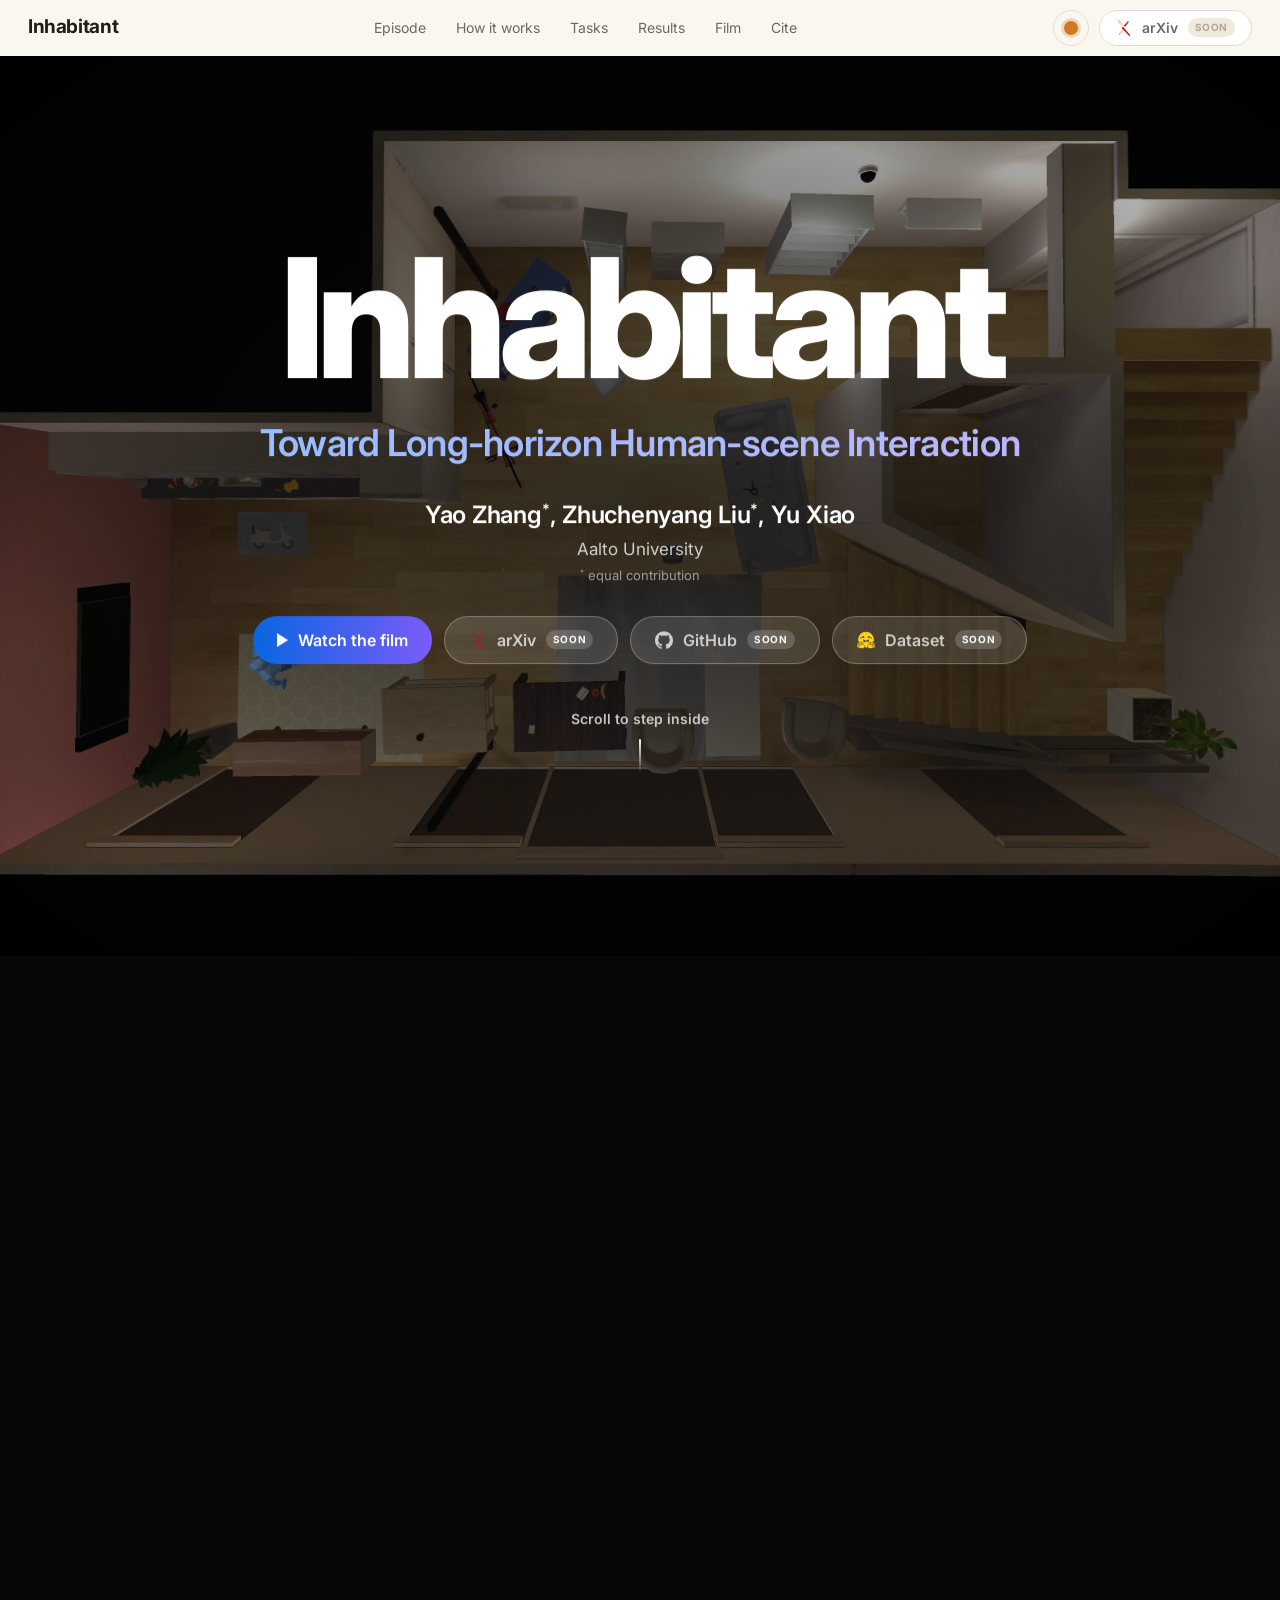
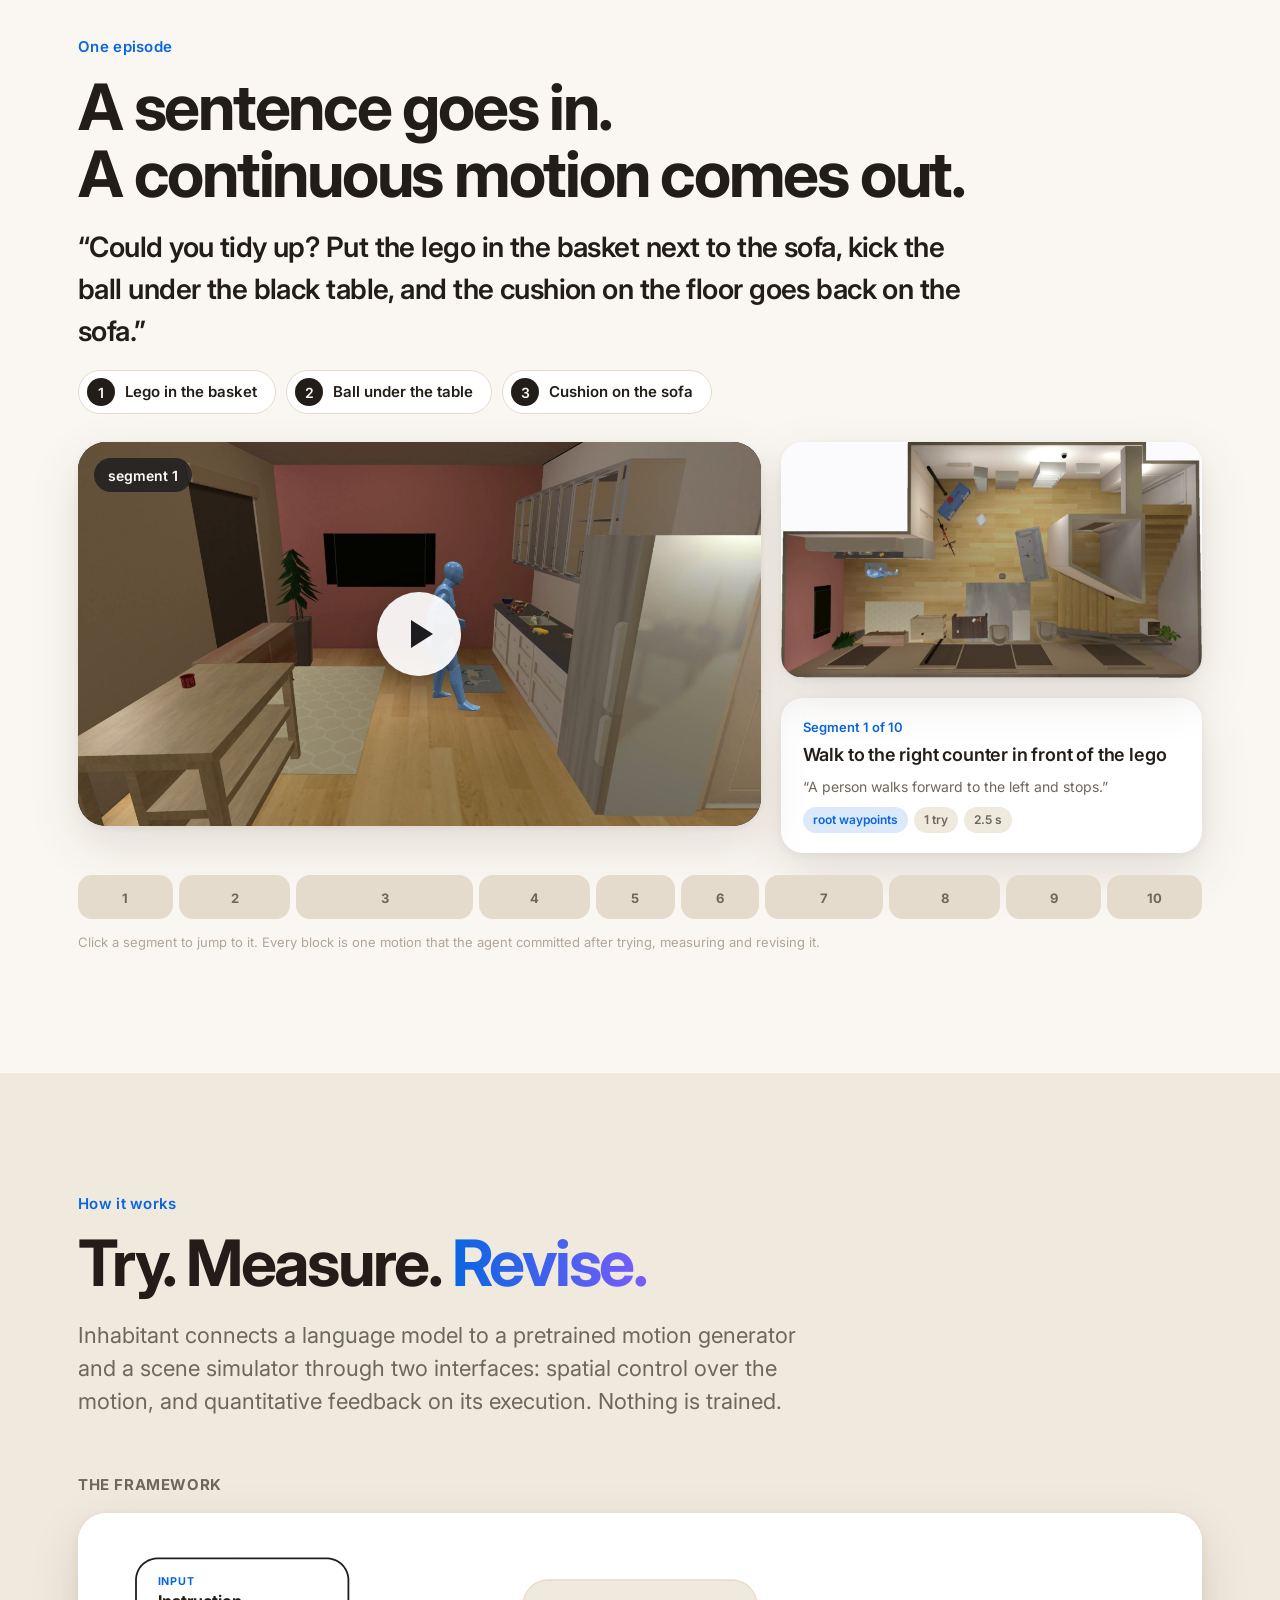
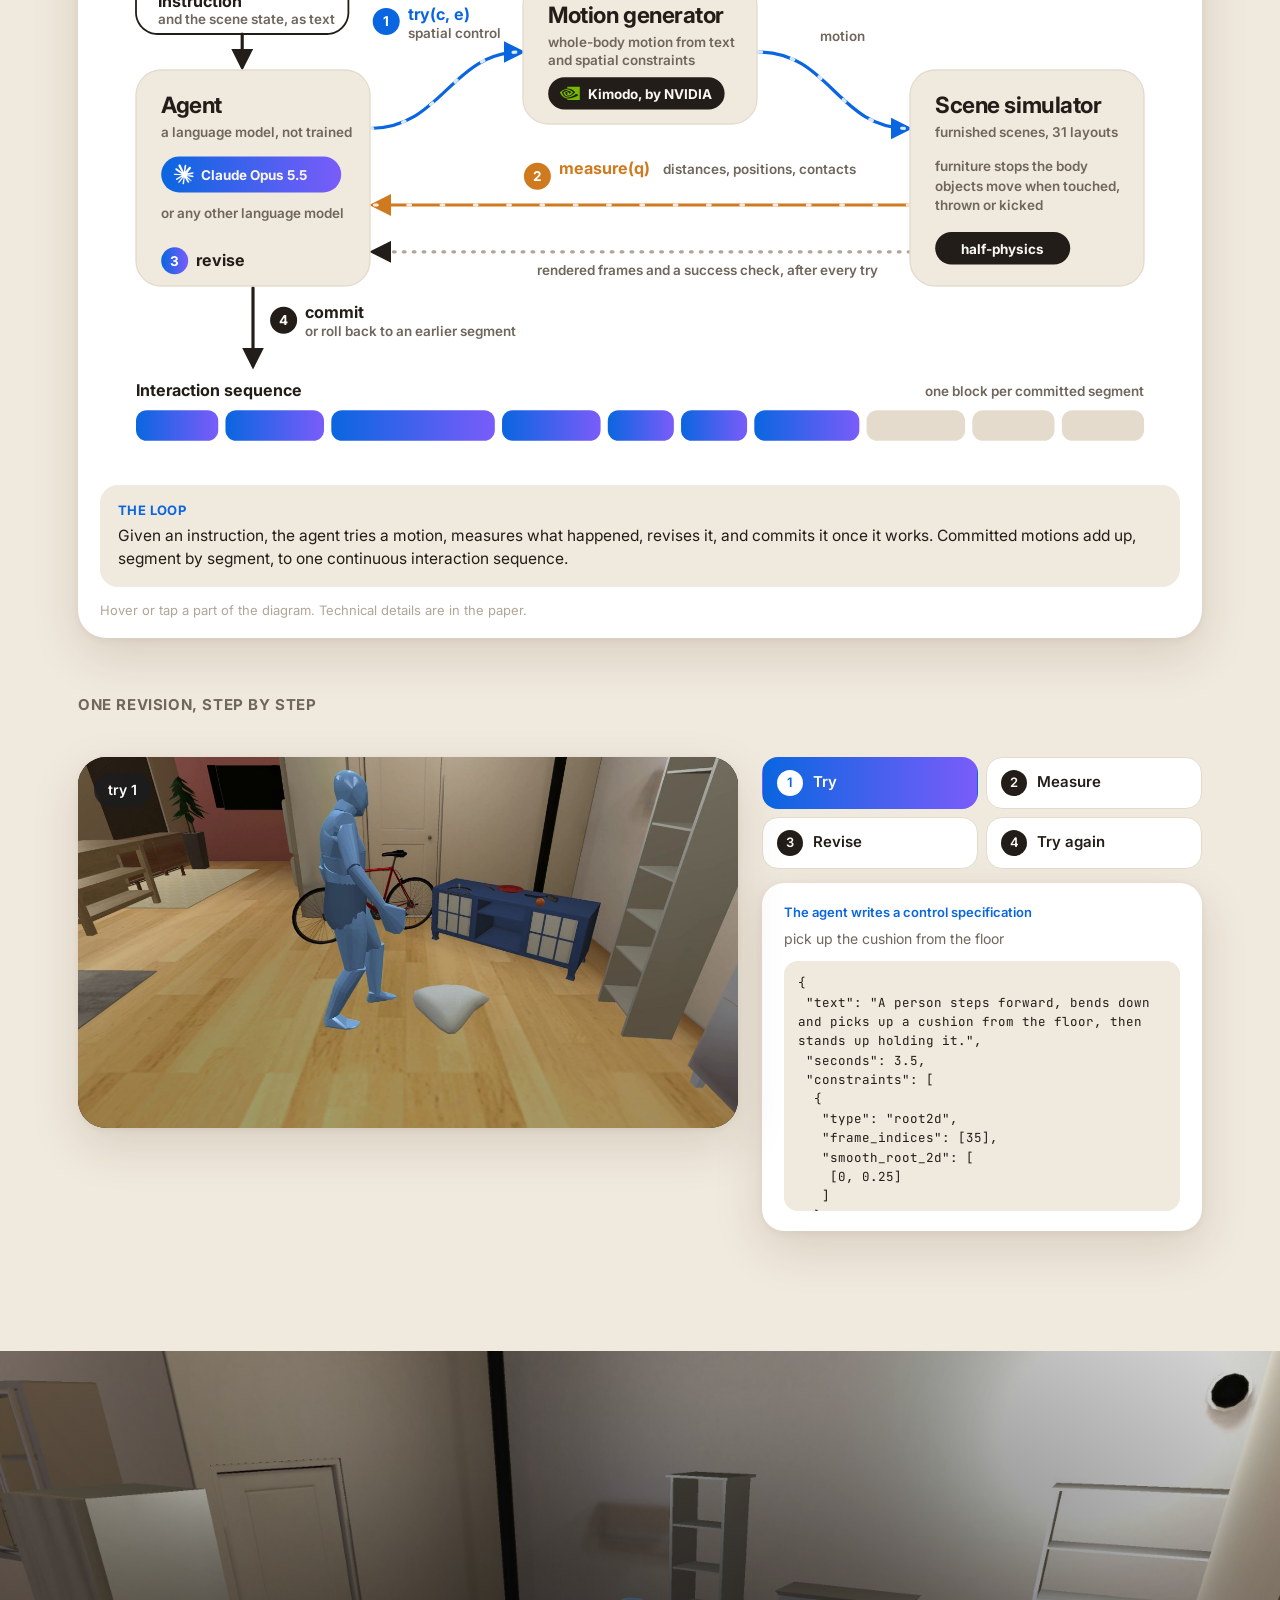
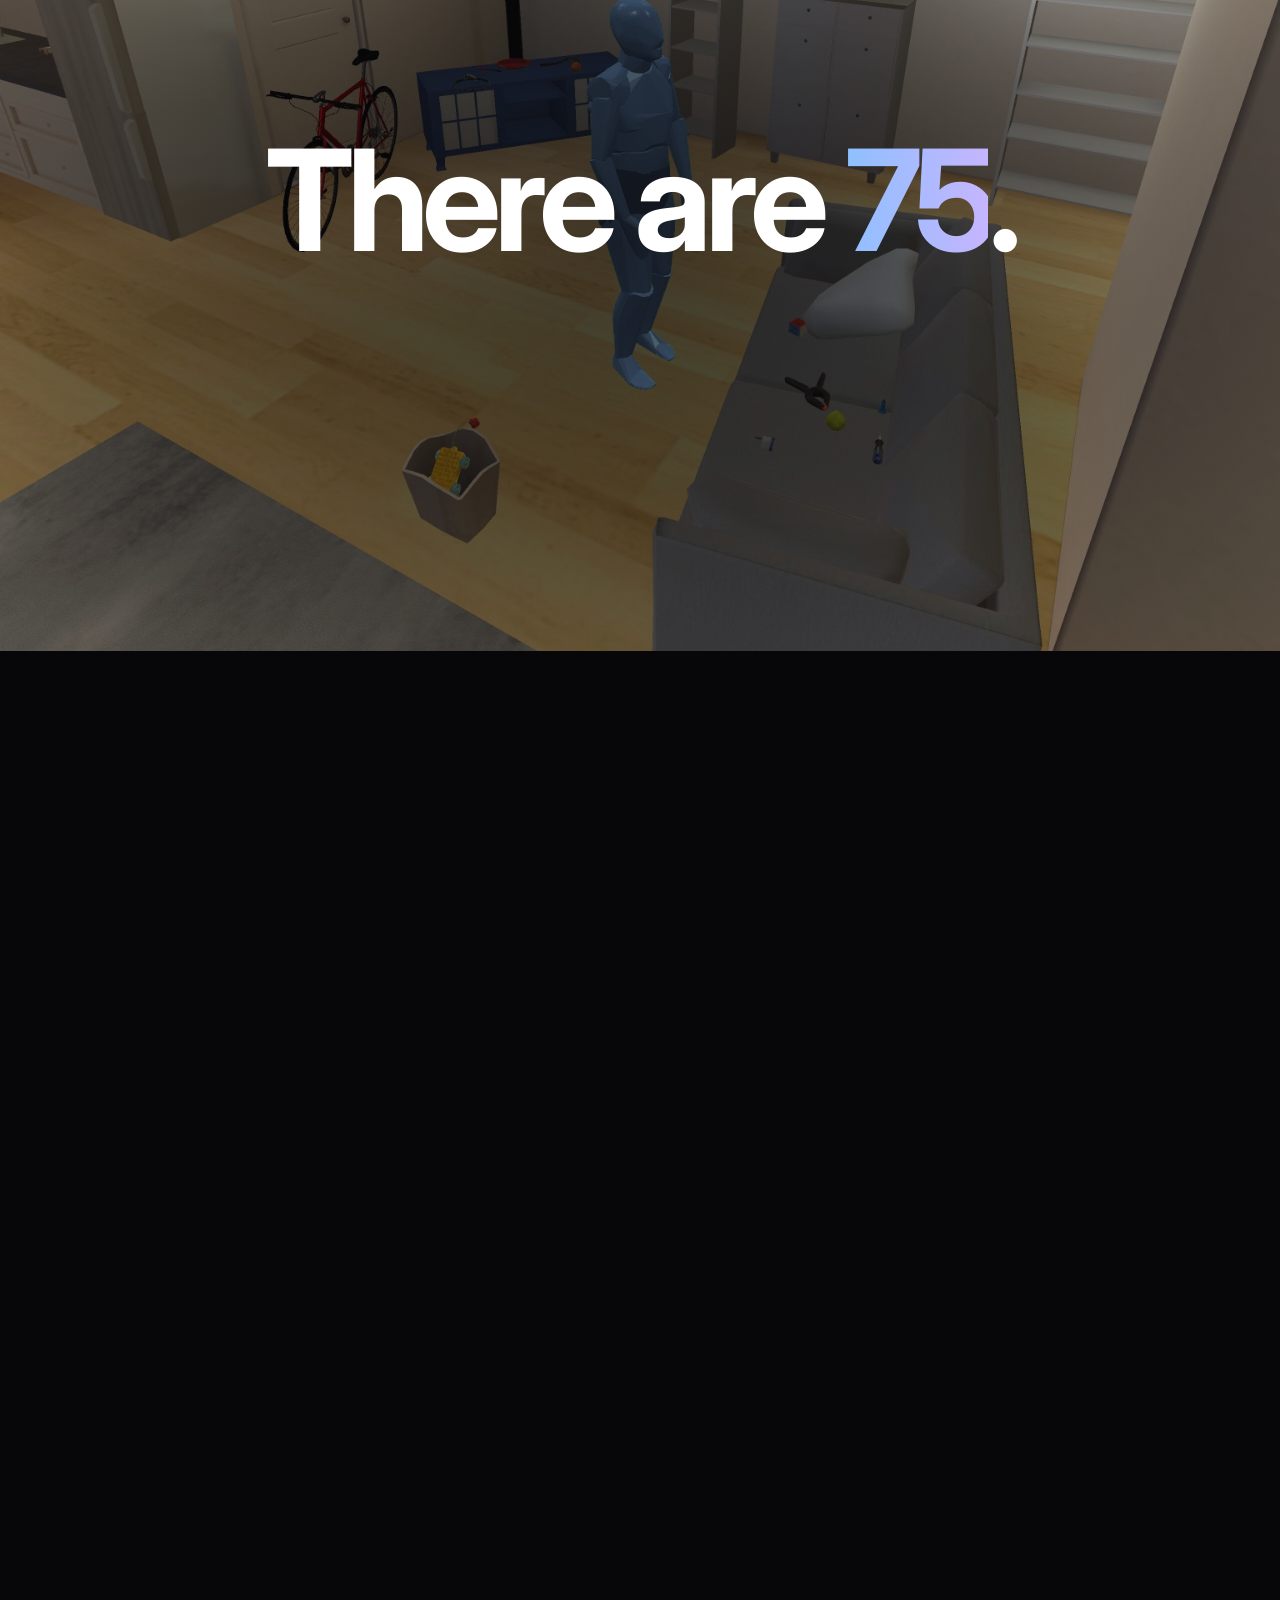
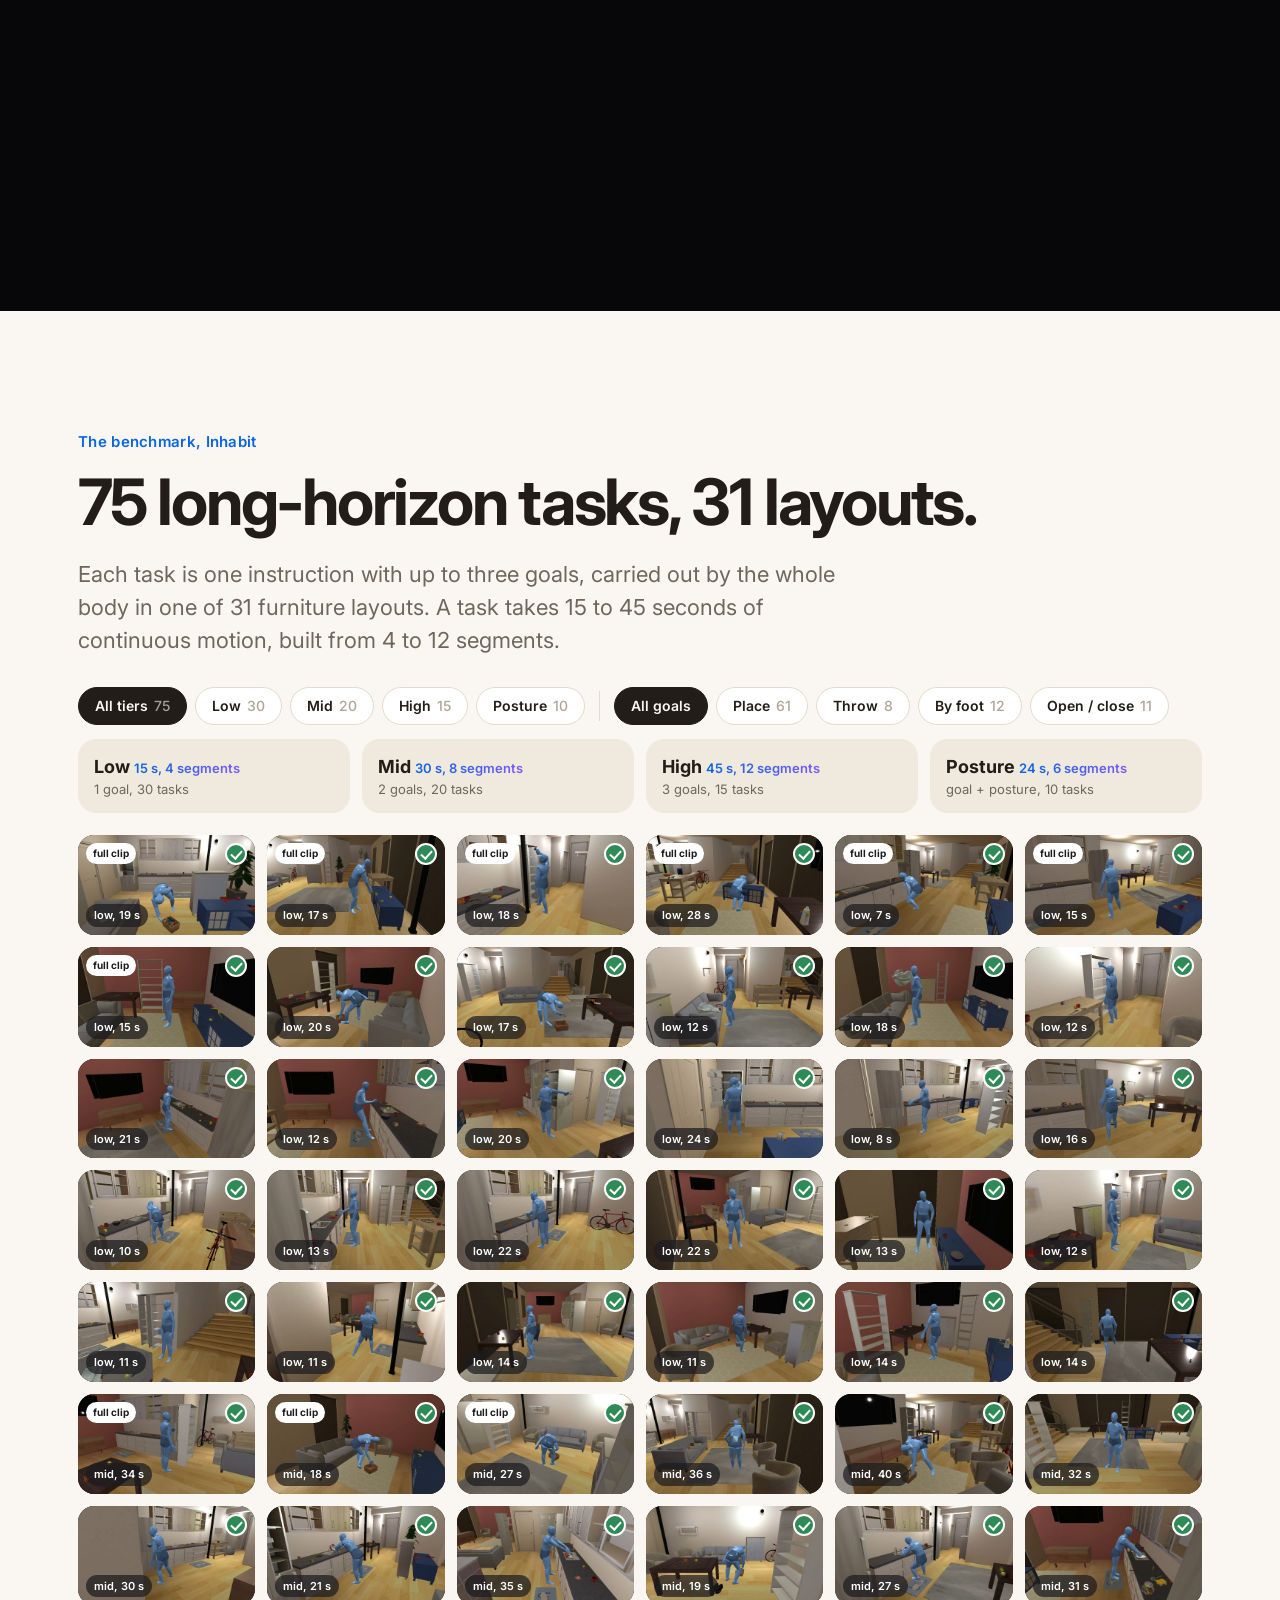
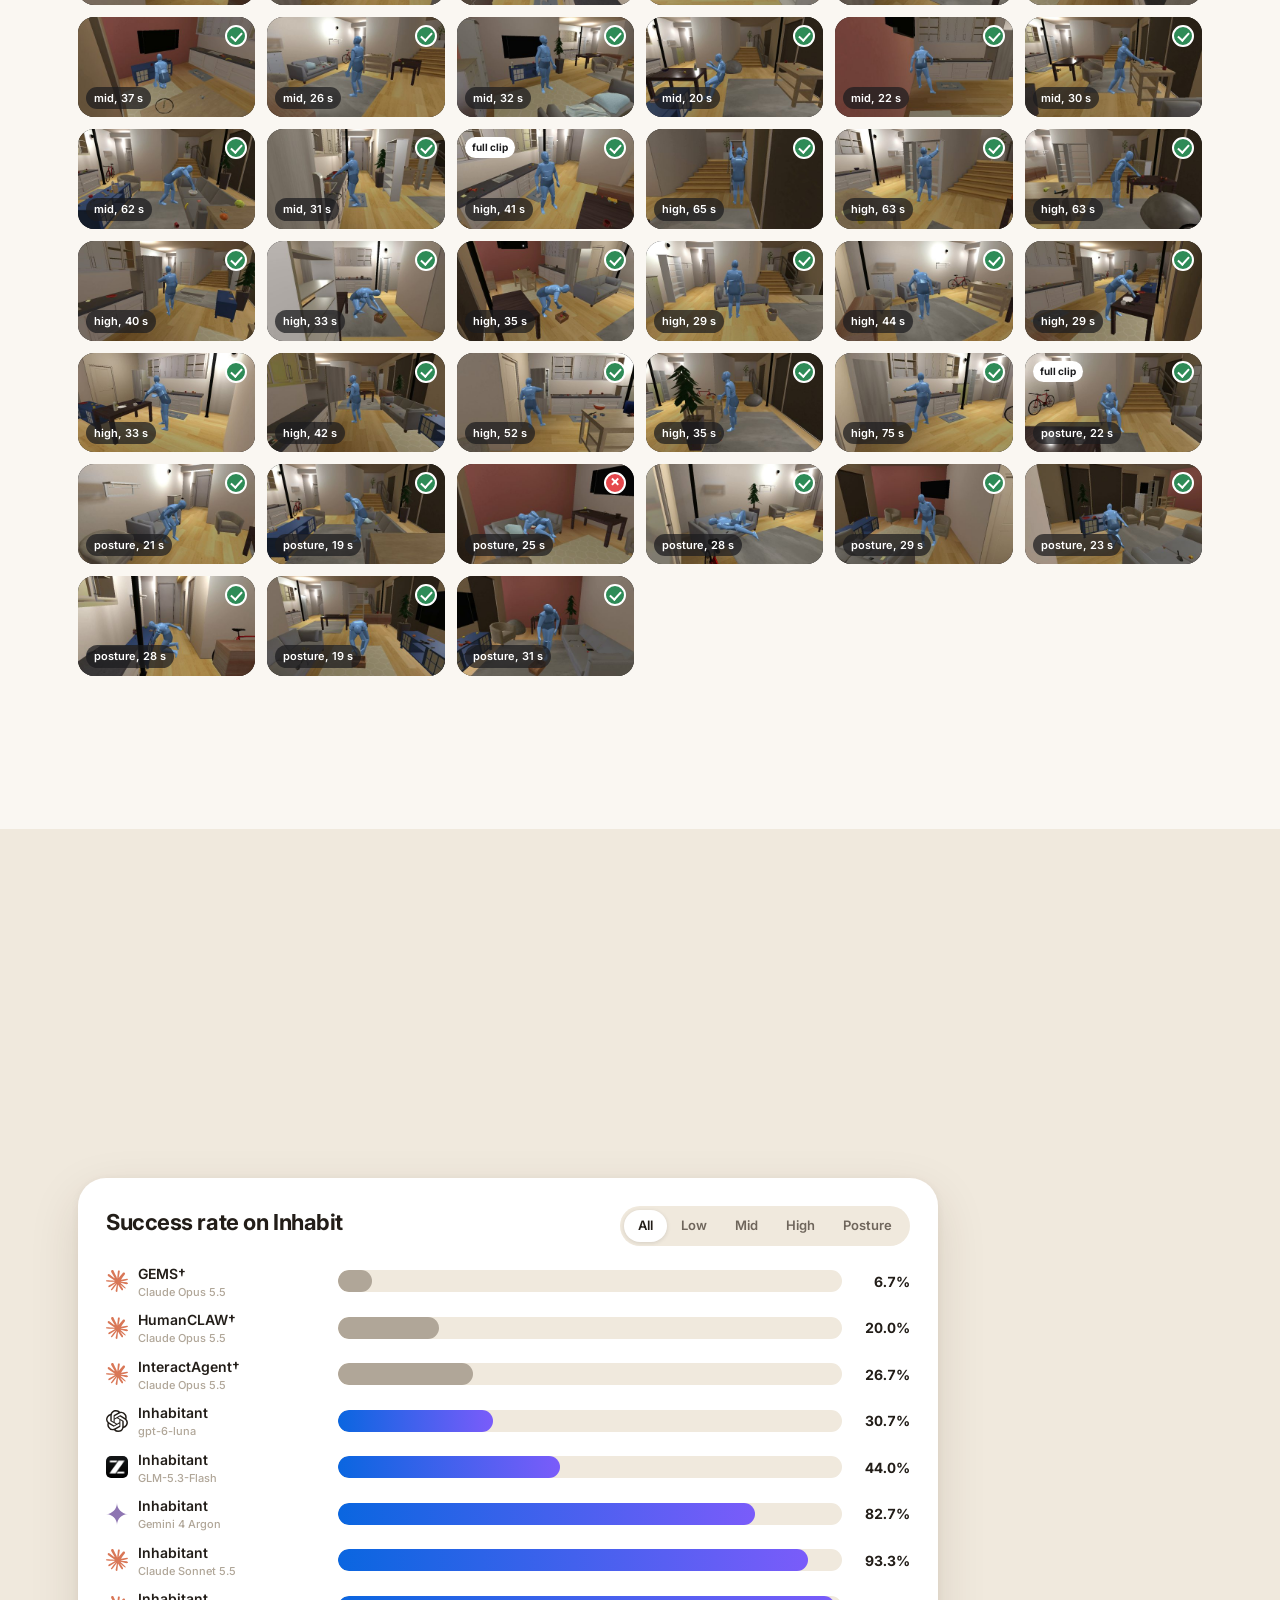
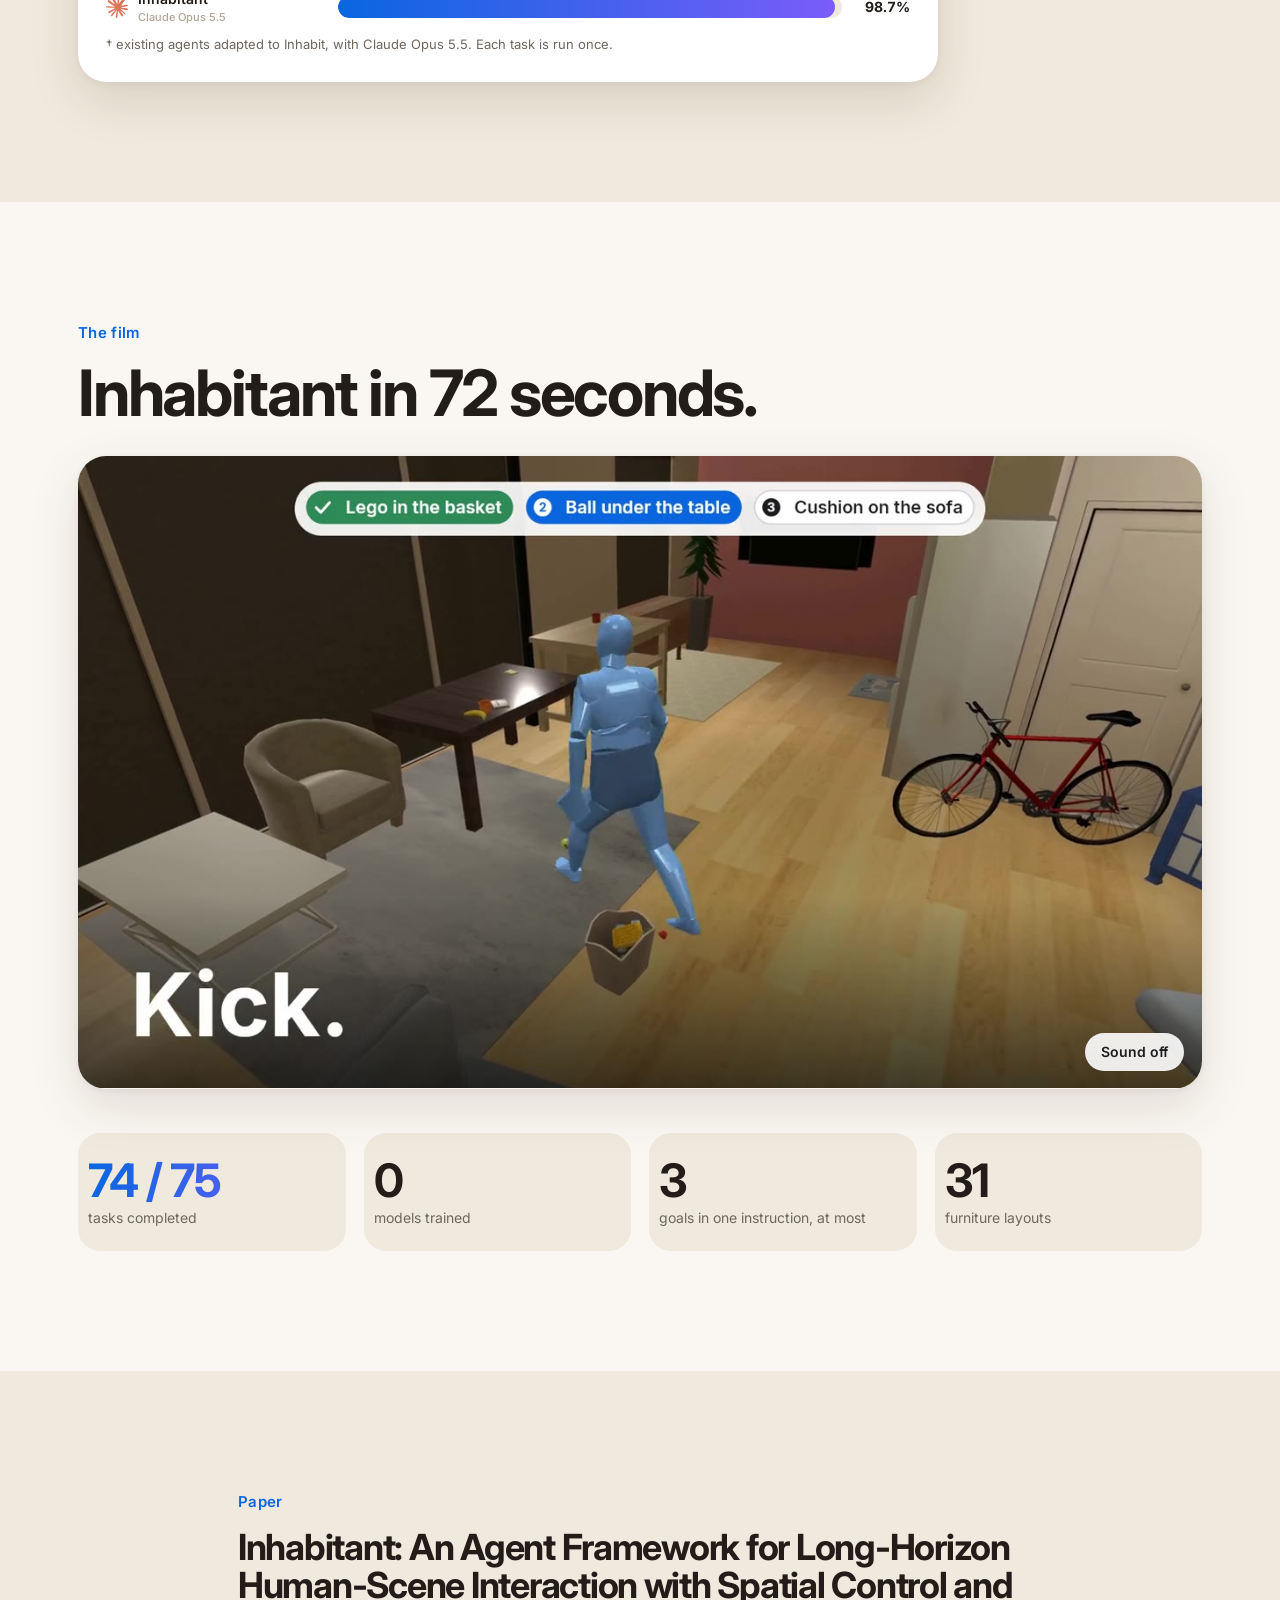
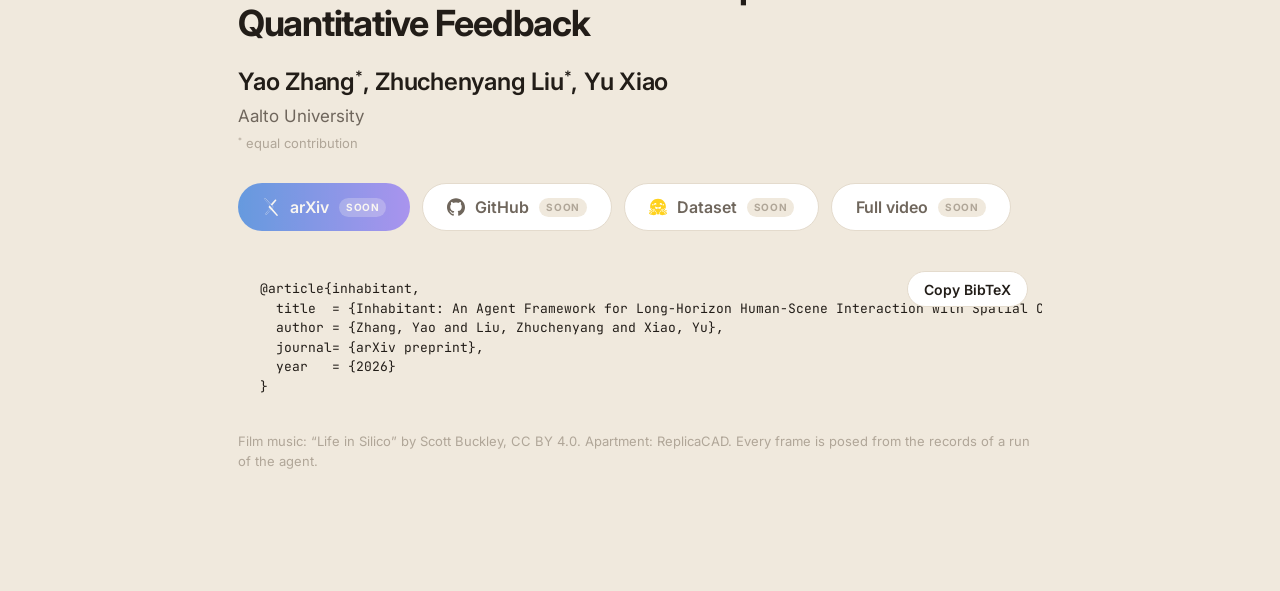
==== index.html @ 67ef455c "Add the Inhabitant project page Static page: scroll-driven opening, episode player, framework diagra" ====
<!doctype html>
<html lang="en">
<head>
<meta charset="utf-8">
<meta name="viewport" content="width=device-width,initial-scale=1,viewport-fit=cover">
<title>Inhabitant: long-horizon human-scene interaction</title>
<meta name="description" content="Inhabitant is a training-free agent framework for long-horizon human-scene interaction with spatial control and quantitative feedback.">
<meta property="og:title" content="Inhabitant">
<meta property="og:description" content="One instruction. A whole apartment. One body.">
<meta property="og:image" content="media/teaser.jpg">
<link rel="preconnect" href="https://fonts.googleapis.com"><link rel="preconnect" href="https://fonts.gstatic.com" crossorigin>
<link href="https://fonts.googleapis.com/css2?family=Inter:wght@400;500;600;700;800&family=JetBrains+Mono:wght@400;500&display=swap" rel="stylesheet">
<link rel="stylesheet" href="style.css">
</head>
<body>
<header class="nav" id="nav">
  <a class="brand" href="#top">Inhabitant</a>
  <nav class="links">
    <a href="#episode">Episode</a><a href="#loop">How it works</a><a href="#tasks">Tasks</a><a href="#results">Results</a><a href="#filmSec">Film</a><a href="#cite">Cite</a>
  </nav>
  <div class="nav-right">
    <button class="icon-btn" id="themeBtn" aria-label="Switch between day and night"><span class="sun"></span></button>
    <a class="btn small ext" data-link="arxiv" href="#">arXiv</a>
  </div>
</header>

<main id="top">
<!-- ================= the way in: scroll moves the camera from above the apartment down to the body ================= -->
<section class="fly" id="flyIn">
  <div class="fly-stage">
    <video id="flyInV" src="media/fly_in.mp4" poster="media/fly_in.jpg" muted playsinline preload="auto"></video>
    <div class="fly-shade"></div>
    <div class="fly-copy center" data-from="0" data-to="0.26">
      <h1>Inhabitant</h1>
      <p class="tagline">Toward Long-horizon Human-scene Interaction</p>
      <p class="authors" id="authors"></p>
      <div class="cta">
        <button class="btn primary" id="playFilm"><span class="tri"></span>Watch the film</button>
        <a class="btn glass ext" data-link="arxiv" href="#">arXiv</a><a class="btn glass ext" data-link="github" href="#">GitHub</a><a class="btn glass ext" data-link="hf" href="#">Dataset</a>
      </div>
      <p class="scrollhint">Scroll to step inside<span></span></p>
    </div>
    <div class="fly-copy low" data-from="0.36" data-to="0.66"><p class="say">It starts with one natural-language instruction for a household task.</p></div>
    <div class="fly-copy low" data-from="0.74" data-to="1.01"><p class="say">An LLM agent generates a motion sequence of whole-body scene interaction.</p></div>
  </div>
</section>

<!-- ================= episode ================= -->
<section class="band" id="episode">
  <div class="wrap">
    <p class="eyebrow reveal">One episode</p>
    <h2 class="reveal">A sentence goes in.<br>A continuous motion comes out.</h2>
    <p class="quote reveal" id="epInstruction"></p>
    <div class="goals reveal" id="epGoals"></div>
    <div class="player reveal">
      <div class="stage">
        <video id="epVideo" src="media/episode/auto.mp4" poster="media/episode/auto.jpg" muted playsinline preload="metadata"></video>
        <button class="bigplay" id="epPlay" aria-label="Play or pause"><span class="tri"></span></button>
        <div class="stage-tag" id="epTag">segment 1</div>
      </div>
      <aside class="side">
        <div class="map" id="epMap">
          <video id="epTop" src="media/episode/top.mp4" poster="media/episode/top.jpg" muted playsinline preload="metadata"></video>
          <svg id="epSvg" viewBox="0 0 1000 560" preserveAspectRatio="none"></svg>
        </div>
        <div class="segcard" id="segCard"></div>
      </aside>
    </div>
    <div class="segbar reveal" id="segBar"></div>
    <p class="hint reveal">Click a segment to jump to it. Every block is one motion that the agent committed after trying, measuring and revising it.</p>
  </div>
</section>

<!-- ================= loop ================= -->
<section class="band alt" id="loop">
  <div class="wrap">
    <p class="eyebrow reveal">How it works</p>
    <h2 class="reveal">Try. Measure. <span class="grad">Revise.</span></h2>
    <p class="lead reveal">Inhabitant connects a language model to a pretrained motion generator and a scene simulator through two interfaces: spatial control over the motion, and quantitative feedback on its execution. Nothing is trained.</p>
    <h3 class="sechead reveal">The framework</h3>
    <div class="fw reveal" id="fw">
      <div class="fw-scroll">
      <svg viewBox="0 0 1200 600" role="img" aria-label="The Inhabitant framework: an agent, a motion generator and a scene simulator, connected by spatial control and quantitative feedback">
        <defs>
          <linearGradient id="fwg" x1="0" x2="1"><stop offset="0" stop-color="#0a66e0"/><stop offset="1" stop-color="#7a5cfa"/></linearGradient>
          <marker id="ab" viewBox="0 0 10 10" refX="8" refY="5" markerWidth="7" markerHeight="7" orient="auto-start-reverse"><path d="M0 0L10 5L0 10z" class="fw-ab"/></marker>
          <marker id="ao" viewBox="0 0 10 10" refX="8" refY="5" markerWidth="7" markerHeight="7" orient="auto-start-reverse"><path d="M0 0L10 5L0 10z" class="fw-ao"/></marker>
          <marker id="ag" viewBox="0 0 10 10" refX="8" refY="5" markerWidth="7" markerHeight="7" orient="auto-start-reverse"><path d="M0 0L10 5L0 10z" class="fw-ag"/></marker>
        </defs>
        <!-- edges -->
        <g class="fw-e" data-k="control"><path class="ln blue" d="M300 215 C380 215 390 130 468 130" marker-end="url(#ab)"/><path class="flow blue" d="M300 215 C380 215 390 130 468 130"/>
          <g transform="translate(318 96)"><circle r="15" class="num blue"/><text class="numt" y="5.5">1</text><text class="lab blue" x="24" y="-2">try(c, e)</text><text class="sub" x="24" y="18">spatial control</text></g></g>
        <g class="fw-e" data-k="control"><path class="ln blue" d="M732 130 C810 130 820 215 898 215" marker-end="url(#ab)"/><path class="flow blue" d="M732 130 C810 130 820 215 898 215"/><text class="sub" x="800" y="118">motion</text></g>
        <g class="fw-e" data-k="feedback"><path class="ln orange" d="M900 300 L304 300" marker-end="url(#ao)"/><path class="flow orange" d="M900 300 L304 300"/>
          <g transform="translate(486 268)"><circle r="15" class="num orange"/><text class="numt" y="5.5">2</text><text class="lab orange" x="24" y="-2">measure(q)</text><text class="sub" x="140" y="-2">distances, positions, contacts</text></g></g>
        <g class="fw-e" data-k="qual"><path class="ln grey" d="M900 352 L304 352" marker-end="url(#ag)"/><text class="sub" x="486" y="378">rendered frames and a success check, after every try</text></g>
        <g class="fw-e" data-k="commit"><path class="ln ink" d="M170 392 L170 478" marker-end="url(#ag)"/>
          <g transform="translate(204 428)"><circle r="15" class="num ink"/><text class="numt" y="5.5">4</text><text class="lab" x="24" y="-2">commit</text><text class="sub" x="24" y="18">or roll back to an earlier segment</text></g></g>
        <!-- input -->
        <g class="fw-n" data-k="input"><rect x="40" y="26" width="236" height="84" rx="24" class="box inp"/><text class="eyb" x="64" y="56">INPUT</text><text class="lab" x="64" y="80">Instruction</text><text class="sub" x="64" y="99">and the scene state, as text</text>
          <path class="ln ink" d="M158 110 L158 146" marker-end="url(#ag)"/></g>
        <!-- nodes -->
        <g class="fw-n" data-k="agent"><rect x="40" y="150" width="260" height="240" rx="28" class="box"/><text class="ttl" x="68" y="198">Agent</text><text class="sub" x="68" y="224">a language model, not trained</text>
          <rect x="68" y="246" width="200" height="40" rx="20" class="chipb"/><g data-ico="claude" transform="translate(82 255) scale(.92)" fill="#fff"></g><text class="chipt" x="112" y="272">Claude Opus 5.5</text>
          <text class="sub" x="68" y="314">or any other language model</text><g transform="translate(83 362)"><circle r="15" class="num grad"/><text class="numt" y="5.5">3</text><text class="lab" x="24" y="6">revise</text></g></g>
        <g class="fw-n" data-k="gen"><rect x="470" y="50" width="260" height="160" rx="28" class="box"/><text class="ttl" x="498" y="98">Motion generator</text><text class="sub" x="498" y="124">whole-body motion from text</text><text class="sub" x="498" y="144">and spatial constraints</text>
          <rect x="498" y="158" width="196" height="36" rx="18" class="chipn"/><g data-ico="nvidia" transform="translate(511 165) scale(.92)" fill="#76B900"></g><text class="chipt" x="542" y="182">Kimodo, by NVIDIA</text></g>
        <g class="fw-n" data-k="sim"><rect x="900" y="150" width="260" height="240" rx="28" class="box"/><text class="ttl" x="928" y="198">Scene simulator</text><text class="sub" x="928" y="224">furnished scenes, 31 layouts</text>
          <text class="sub" x="928" y="262">furniture stops the body</text><text class="sub" x="928" y="284">objects move when touched,</text><text class="sub" x="928" y="306">thrown or kicked</text>
          <rect x="928" y="330" width="150" height="36" rx="18" class="chipn"/><text class="chipt" x="1003" y="354" text-anchor="middle">half-physics</text></g>
        <!-- the interaction sequence -->
        <g class="fw-n" data-k="commit"><text class="lab" x="40" y="512">Interaction sequence</text><text class="sub" x="1160" y="512" text-anchor="end">one block per committed segment</text><g id="fwSeq"></g></g>
      </svg>
      </div>
      <div class="fw-info" id="fwInfo"></div>
      <p class="hint">Hover or tap a part of the diagram. Technical details are in the paper.</p>
    </div>
    <h3 class="sechead reveal">One revision, step by step</h3>
    <div class="loop reveal">
      <div class="loop-stage">
        <video id="lpVideo" src="media/episode/cushion.mp4" poster="media/episode/cushion.jpg" muted playsinline preload="metadata"></video>
        <svg id="lpSvg" viewBox="0 0 1000 562.5" preserveAspectRatio="none"></svg>
        <div class="stage-tag" id="lpTag">try 1</div>
      </div>
      <div class="loop-side">
        <div class="steps" id="lpSteps">
          <button data-s="0" class="on"><i>1</i>Try</button><button data-s="1"><i>2</i>Measure</button><button data-s="2"><i>3</i>Revise</button><button data-s="3"><i>4</i>Try again</button>
        </div>
        <div class="panel" id="lpPanel"></div>
      </div>
    </div>
  </div>
</section>

<!-- ================= the way out: the camera rises back above the apartment ================= -->
<section class="fly short" id="flyOut">
  <div class="fly-stage">
    <video id="flyOutV" src="media/fly_out.mp4" poster="media/fly_out.jpg" muted playsinline preload="auto"></video>
    <div class="fly-shade"></div>
    <div class="fly-copy low" data-from="0" data-to="0.45"><p class="kicker">That was one task</p><p class="say">Three goals, 29 seconds of motion, 10 segments.</p></div>
    <div class="fly-copy center" data-from="0.6" data-to="1.01"><h2 class="huge">There are <span class="grad">75</span>.</h2></div>
  </div>
</section>

<!-- ================= tasks ================= -->
<section class="band" id="tasks">
  <div class="wrap">
    <p class="eyebrow reveal">The benchmark, Inhabit</p>
    <h2 class="reveal">75 long-horizon tasks, 31 layouts.</h2>
    <p class="lead reveal">Each task is one instruction with up to three goals, carried out by the whole body in one of 31 furniture layouts. A task takes 15 to 45 seconds of continuous motion, built from 4 to 12 segments.</p>
    <div class="filters reveal" id="filters"></div>
    <div class="tiers reveal" id="tiers"></div>
    <div class="grid reveal" id="grid"></div>
    <p class="hint reveal" id="gridCount"></p>
  </div>
</section>

<!-- ================= results ================= -->
<section class="band alt" id="results">
  <div class="wrap">
    <p class="eyebrow reveal">Results</p>
    <h2 class="reveal">74 of 75 tasks completed.</h2>
    <p class="lead reveal">With the same interfaces, the success of Inhabitant follows the language model that acts as the agent. No model is trained.</p>
    <div class="res reveal">
      <div class="card">
        <div class="card-head"><h3>Success rate on Inhabit</h3><div class="seg" id="tierSeg"></div></div>
        <div class="bars" id="mainBars"></div>
        <p class="hint">† existing agents adapted to Inhabit, with Claude Opus 5.5. Each task is run once.</p>
      </div>
    </div>
  </div>
</section>

<!-- ================= film ================= -->
<section class="band" id="filmSec">
  <div class="wrap">
    <p class="eyebrow reveal">The film</p>
    <h2 class="reveal">Inhabitant in 72 seconds.</h2>
    <div class="film reveal" id="film">
      <video id="filmVideo" src="media/teaser.mp4" poster="media/teaser.jpg" muted loop playsinline preload="metadata"></video>
      <button class="sound" id="soundBtn" aria-label="Sound on or off">Sound off</button>
    </div>
    <div class="facts reveal">
      <div><b class="grad">74 / 75</b><span>tasks completed</span></div>
      <div><b>0</b><span>models trained</span></div>
      <div><b>3</b><span>goals in one instruction, at most</span></div>
      <div><b>31</b><span>furniture layouts</span></div>
    </div>
  </div>
</section>

<!-- ================= cite ================= -->
<section class="band alt" id="cite">
  <div class="wrap narrow">
    <p class="eyebrow reveal">Paper</p>
    <h2 class="reveal">Inhabitant: An Agent Framework for Long-Horizon Human-Scene Interaction with Spatial Control and Quantitative Feedback</h2>
    <p class="authors reveal"></p>
    <div class="cta reveal"><a class="btn primary ext" data-link="arxiv" href="#">arXiv</a><a class="btn ext" data-link="github" href="#">GitHub</a><a class="btn ext" data-link="hf" href="#">Dataset</a><a class="btn ext" data-link="video" href="#">Full video</a></div>
    <div class="bib reveal"><pre id="bibtex"></pre><button class="btn small" id="copyBib">Copy BibTeX</button></div>
    <p class="hint reveal" id="credits"></p>
  </div>
</section>
</main>

<div class="modal" id="modal" hidden><div class="sheet" role="dialog" aria-modal="true"><button class="close" id="modalClose" aria-label="Close">×</button><div id="modalBody"></div></div></div>

<script src="data/data.js"></script>
<script src="app.js"></script>
</body>
</html>
---- style.css ----
/* Inhabitant project page. Palette from the apartment: warm floor, pale walls, the blue of the body. */
:root{
  --bg:#faf7f2; --bg2:#f0e9dd; --card:#ffffff; --ink:#221d18; --sub:#6f665c; --line:#e4dbcd; --mute:#b0a698;
  --acc:#0a66e0; --acc2:#7a5cfa; --ok:#2e8b57; --bad:#e5484d; --warm:#d07a1f; --wood:#c9a36a;
  --shadow:0 18px 50px rgba(60,40,15,.13),0 2px 8px rgba(60,40,15,.06); --r:28px; --nav:rgba(250,247,242,.74);
}
@media (prefers-color-scheme:dark){:root:not([data-theme="light"]){
  --bg:#12100d; --bg2:#1a1612; --card:#221d18; --ink:#f6f1e8; --sub:#b3a898; --line:#352d25; --mute:#756a5d;
  --acc:#4c9bff; --acc2:#a78bfa; --shadow:0 18px 50px rgba(0,0,0,.55),0 2px 8px rgba(0,0,0,.4); --nav:rgba(18,16,13,.74); color-scheme:dark;
}}
:root[data-theme="dark"]{
  --bg:#12100d; --bg2:#1a1612; --card:#221d18; --ink:#f6f1e8; --sub:#b3a898; --line:#352d25; --mute:#756a5d;
  --acc:#4c9bff; --acc2:#a78bfa; --shadow:0 18px 50px rgba(0,0,0,.55),0 2px 8px rgba(0,0,0,.4); --nav:rgba(18,16,13,.74); color-scheme:dark;
}
*{box-sizing:border-box} html{scroll-behavior:smooth;scroll-padding-top:72px}
body{margin:0;background:var(--bg);color:var(--ink);font-family:Inter,-apple-system,BlinkMacSystemFont,"Helvetica Neue",Arial,sans-serif;-webkit-font-smoothing:antialiased;line-height:1.5;transition:background .5s,color .5s}
a{color:inherit;text-decoration:none} button{font:inherit;color:inherit;cursor:pointer;border:0;background:none}
video{display:block;width:100%;height:100%;object-fit:cover;background:#111}
.grad{background:linear-gradient(90deg,var(--acc),var(--acc2));-webkit-background-clip:text;background-clip:text;color:transparent}
.wrap{max-width:1180px;margin:0 auto;padding-left:max(28px,env(safe-area-inset-left,0px));padding-right:max(28px,env(safe-area-inset-right,0px))}.wrap.narrow{max-width:860px}

/* nav */
.nav{position:sticky;top:env(safe-area-inset-top,0px);z-index:50;height:56px;display:flex;align-items:center;justify-content:space-between;padding:0 28px;background:var(--nav);backdrop-filter:saturate(180%) blur(20px);-webkit-backdrop-filter:saturate(180%) blur(20px);border-bottom:1px solid transparent;transition:border-color .3s}
.nav.scrolled{border-color:var(--line)}
.brand{font-weight:700;font-size:19px;letter-spacing:-.02em}
.links{display:flex;gap:30px;font-size:14px;color:var(--sub)}.links a{transition:color .2s}.links a:hover,.links a.on{color:var(--ink)}
.nav-right{display:flex;gap:10px;align-items:center}
.icon-btn{width:36px;height:36px;border-radius:50%;display:grid;place-items:center;border:1px solid var(--line)}
.sun{width:14px;height:14px;border-radius:50%;background:var(--warm);box-shadow:0 0 0 3px color-mix(in srgb,var(--warm) 25%,transparent);transition:.4s}
.sun.night{background:transparent;box-shadow:inset -5px -2px 0 0 var(--ink)}

/* buttons */
.btn{display:inline-flex;align-items:center;gap:10px;height:48px;padding:0 24px;border-radius:999px;border:1px solid var(--line);background:var(--card);font-weight:600;font-size:16px;transition:transform .2s,box-shadow .2s,background .2s}
.btn:hover{transform:translateY(-1px);box-shadow:0 6px 18px rgba(0,0,0,.08)} .btn.small{height:36px;padding:0 16px;font-size:14px}
.btn.primary{border:0;color:#fff;background:linear-gradient(90deg,var(--acc),var(--acc2))}
.tri{width:0;height:0;border-left:11px solid currentColor;border-top:7px solid transparent;border-bottom:7px solid transparent}

/* hero */
.hero{text-align:center;padding:84px 28px 40px;max-width:1280px;margin:0 auto}
.eyebrow{font-size:15px;font-weight:600;letter-spacing:.02em;color:var(--acc);margin:0 0 14px}
h1{font-size:clamp(44px,7.6vw,104px);line-height:1.02;letter-spacing:-.045em;font-weight:800;margin:0}
h2{font-size:clamp(34px,5vw,64px);line-height:1.06;letter-spacing:-.035em;font-weight:700;margin:0 0 18px}
h3{font-size:22px;letter-spacing:-.02em;margin:0 0 8px}
.lead{font-size:clamp(18px,1.8vw,22px);color:var(--sub);max-width:760px;margin:22px auto 0}
.band .lead{margin-left:0}
.cta{display:flex;gap:12px;justify-content:center;flex-wrap:wrap;margin-top:30px}.band .cta{justify-content:flex-start}
.authors{color:var(--sub);font-size:15px;margin:22px 0 0;min-height:1em}
.film{position:relative;margin:48px auto 0;max-width:1180px;aspect-ratio:16/9;border-radius:var(--r);overflow:hidden;box-shadow:var(--shadow)}
.sound{position:absolute;right:18px;bottom:18px;height:38px;padding:0 16px;border-radius:999px;background:rgba(255,255,255,.9);color:#1d1d1f;font-size:14px;font-weight:600}
.facts{display:grid;grid-template-columns:repeat(4,1fr);gap:18px;max-width:1180px;margin:44px auto 0}
.facts div{padding:22px 10px;border-radius:22px;background:var(--bg2)}.facts b{display:block;font-size:clamp(30px,3.6vw,48px);letter-spacing:-.03em;line-height:1.1}.facts span{color:var(--sub);font-size:14px}

/* bands */
.band{padding:120px 0}.band.alt{background:var(--bg2)}
.quote{font-size:clamp(20px,2.2vw,28px);font-weight:600;letter-spacing:-.02em;max-width:900px;margin:8px 0 18px}
.goals{display:flex;gap:10px;flex-wrap:wrap;margin-bottom:28px}
.pill{display:inline-flex;align-items:center;gap:10px;height:44px;padding:0 18px 0 8px;border-radius:999px;border:1.5px solid var(--line);background:var(--card);font-weight:600;font-size:15px;transition:.35s}
.pill i{font-style:normal;width:28px;height:28px;border-radius:50%;display:grid;place-items:center;background:var(--ink);color:var(--bg);font-size:14px;transition:.35s}
.pill.done{border-color:transparent;background:var(--ok);color:#fff}.pill.done i{background:#fff;color:var(--ok)}
.player{display:grid;grid-template-columns:minmax(0,1.62fr) minmax(0,1fr);gap:20px}
.stage,.loop-stage{position:relative;aspect-ratio:16/9;border-radius:var(--r);overflow:hidden;box-shadow:var(--shadow);background:#111}
.stage-tag{position:absolute;left:16px;top:16px;height:34px;padding:0 14px;border-radius:999px;display:flex;align-items:center;background:rgba(29,29,31,.82);color:#fff;font-weight:600;font-size:14px}
.bigplay{position:absolute;inset:0;margin:auto;width:84px;height:84px;border-radius:50%;background:rgba(255,255,255,.92);color:#1d1d1f;display:grid;place-items:center;box-shadow:0 10px 30px rgba(0,0,0,.25);transition:opacity .3s,transform .3s}
.bigplay .tri{border-left-width:22px;border-top-width:14px;border-bottom-width:14px;margin-left:6px}.playing .bigplay{opacity:0;transform:scale(.8)}
.side{display:flex;flex-direction:column;gap:20px;min-width:0}
.map{position:relative;border-radius:22px;overflow:hidden;background:var(--card);box-shadow:var(--shadow);aspect-ratio:1280/716}
.map video{object-fit:fill}.map svg,.loop-stage svg{position:absolute;inset:0;width:100%;height:100%;pointer-events:none}
.segcard{flex:1;border-radius:22px;background:var(--card);box-shadow:var(--shadow);padding:20px 22px;min-height:150px}
.segcard .k{font-size:13px;font-weight:600;color:var(--acc)}.segcard .t{font-size:18px;font-weight:600;letter-spacing:-.01em;margin:4px 0 8px}
.segcard .p{font-size:14px;color:var(--sub);margin:0 0 10px}.tags{display:flex;gap:6px;flex-wrap:wrap}
.tag{font-size:12px;font-weight:600;padding:4px 10px;border-radius:999px;background:var(--bg2);color:var(--sub)}.tag.b{background:color-mix(in srgb,var(--acc) 14%,transparent);color:var(--acc)}
.segbar{display:flex;gap:6px;margin-top:22px}
.segbar button{position:relative;height:44px;border-radius:14px;background:var(--line);overflow:hidden;flex-basis:0;min-width:18px;transition:transform .2s}
.segbar button:hover{transform:translateY(-2px)}.segbar button span{position:absolute;inset:0;width:0;background:linear-gradient(90deg,var(--acc),var(--acc2))}
.segbar button b{position:relative;font-size:13px;color:var(--sub);mix-blend-mode:normal}.segbar button.past b,.segbar button.cur b{color:#fff}
.hint{font-size:13px;color:var(--mute);margin:14px 0 0}

/* loop */
.loop{display:grid;grid-template-columns:minmax(0,1.5fr) minmax(0,1fr);gap:24px;margin-top:40px}
.steps{display:grid;grid-template-columns:repeat(2,1fr);gap:8px}
.steps button{height:52px;border-radius:16px;background:var(--card);border:1.5px solid var(--line);font-weight:600;font-size:15px;display:flex;align-items:center;gap:10px;padding:0 14px;transition:.25s}
.steps button i{font-style:normal;width:26px;height:26px;border-radius:50%;display:grid;place-items:center;background:var(--ink);color:var(--bg);font-size:13px}
.steps button.on{border-color:transparent;color:#fff;background:linear-gradient(90deg,var(--acc),var(--acc2))}.steps button.on i{background:#fff;color:var(--acc)}
.panel{margin-top:14px;border-radius:22px;background:var(--card);box-shadow:var(--shadow);padding:20px 22px;min-height:300px}
.panel h4{margin:0 0 6px;font-size:13px;color:var(--acc);font-weight:600}.panel .big{font-size:44px;font-weight:800;letter-spacing:-.03em;line-height:1.1}
.panel p{margin:6px 0 12px;color:var(--sub);font-size:14px}
pre,code{font-family:"JetBrains Mono",ui-monospace,Menlo,monospace}
.code{font-size:12.5px;line-height:1.55;background:var(--bg2);border-radius:14px;padding:12px 14px;overflow:auto;margin:0;max-height:250px;white-space:pre-wrap;word-break:break-word}
.code .add{background:color-mix(in srgb,var(--ok) 18%,transparent);border-radius:4px}.code .del{background:color-mix(in srgb,var(--bad) 16%,transparent);border-radius:4px;text-decoration:line-through;opacity:.75}
.two{display:grid;grid-template-columns:1fr 1fr;gap:20px;margin-top:28px}
.card{border-radius:var(--r);background:var(--card);box-shadow:var(--shadow);padding:28px}.card p{color:var(--sub);margin:0}

/* tasks */
.filters{display:flex;gap:8px;flex-wrap:wrap;margin:30px 0 10px}
.chip{height:38px;padding:0 16px;border-radius:999px;border:1.5px solid var(--line);background:var(--card);font-weight:600;font-size:14px;transition:.2s}
.chip.on{background:var(--ink);color:var(--bg);border-color:var(--ink)}.chip .n{color:var(--mute);margin-left:6px;font-weight:500}.chip.on .n{color:inherit;opacity:.6}
.filters .sep{width:1px;background:var(--line);margin:4px 6px}
.tiers{display:grid;grid-template-columns:repeat(4,1fr);gap:12px;margin:14px 0 22px}
.tier{border-radius:18px;background:var(--bg2);padding:14px 16px}.tier b{font-size:18px}.tier span{display:block;font-size:13px;color:var(--sub)}.tier em{font-style:normal;font-weight:600;font-size:13px}
.grid{display:grid;grid-template-columns:repeat(auto-fill,minmax(176px,1fr));gap:12px}
.tile{position:relative;aspect-ratio:16/9;border-radius:16px;overflow:hidden;background:#111;cursor:pointer;transition:transform .25s,box-shadow .25s,opacity .3s}
.tile:hover{transform:scale(1.045);box-shadow:var(--shadow);z-index:2}.tile img,.tile video{position:absolute;inset:0;width:100%;height:100%;object-fit:cover}
.tile .st{position:absolute;right:8px;top:8px;width:22px;height:22px;border-radius:50%;background:var(--ok);border:2px solid #fff}
.tile .st::after{content:"";position:absolute;left:6px;top:3px;width:5px;height:9px;border:solid #fff;border-width:0 2px 2px 0;transform:rotate(42deg)}
.tile .st.x{background:var(--bad)}.tile .st.x::after{content:"×";border:0;transform:none;left:0;top:-4px;width:18px;text-align:center;color:#fff;font-weight:700;font-size:15px}
.tile .lb{position:absolute;left:8px;bottom:8px;font-size:11px;font-weight:600;padding:3px 8px;border-radius:999px;background:rgba(29,29,31,.72);color:#fff}
.tile.star::before{content:"full clip";position:absolute;left:8px;top:8px;z-index:1;font-size:10px;font-weight:700;padding:3px 7px;border-radius:999px;background:#fff;color:#1d1d1f}
.tile.hide{display:none}

/* results */
.res{display:grid;grid-template-columns:1fr;gap:20px;margin-top:36px;max-width:860px}
.card-head{display:flex;justify-content:space-between;align-items:center;gap:12px;flex-wrap:wrap;margin-bottom:16px}
.seg{display:inline-flex;background:var(--bg2);border-radius:999px;padding:4px}.seg button{height:32px;padding:0 14px;border-radius:999px;font-size:13px;font-weight:600;color:var(--sub)}
.seg button.on{background:var(--card);color:var(--ink);box-shadow:0 1px 4px rgba(0,0,0,.12)}.seg.wide{display:flex;flex-wrap:wrap;border-radius:18px}
.bars .row{display:grid;grid-template-columns:190px 1fr 56px;align-items:center;gap:12px;margin:9px 0;font-size:14px}
.bars .row .nm{font-weight:600;white-space:nowrap;overflow:hidden;text-overflow:ellipsis}.bars .row .nm small{display:block;color:var(--mute);font-weight:500;font-size:11px}
.bars .track{height:22px;border-radius:999px;background:var(--bg2);overflow:hidden}.bars .fill{height:100%;width:0;border-radius:999px;background:var(--mute);transition:width .7s cubic-bezier(.2,.8,.2,1)}
.bars .ours .fill{background:linear-gradient(90deg,var(--acc),var(--acc2))}.bars .val{font-weight:700;text-align:right;font-variant-numeric:tabular-nums}
.sub{font-size:14px;font-weight:600;margin:18px 0 8px;color:var(--ink)!important}
.stats{display:grid;grid-template-columns:repeat(4,1fr);gap:8px;margin-top:10px}
.stats div{border-radius:14px;background:var(--bg2);padding:10px 12px}.stats b{display:block;font-size:22px;letter-spacing:-.02em;font-variant-numeric:tabular-nums}.stats span{font-size:11px;color:var(--sub)}
.toggles{display:flex;gap:8px;flex-wrap:wrap}
.tg{display:inline-flex;align-items:center;gap:8px;height:36px;padding:0 12px;border-radius:999px;border:1.5px solid var(--line);font-size:13px;font-weight:600;background:var(--card)}
.tg i{width:30px;height:18px;border-radius:999px;background:var(--line);position:relative;transition:.25s}.tg i::after{content:"";position:absolute;left:2px;top:2px;width:14px;height:14px;border-radius:50%;background:#fff;transition:.25s}
.tg.on i{background:var(--ok)}.tg.on i::after{left:14px}.tg.lock{opacity:.55;cursor:default}

/* cite */
#cite h2{font-size:clamp(24px,3vw,36px)}
.bib{position:relative;margin-top:26px}.bib pre{background:var(--bg2);border-radius:20px;padding:22px;font-size:13px;overflow:auto;margin:0}.bib .btn{position:absolute;right:14px;top:14px}

/* modal */
.modal{position:fixed;inset:0;z-index:100;background:rgba(0,0,0,.5);backdrop-filter:blur(10px);display:grid;place-items:center;padding:20px}.modal[hidden]{display:none}
.sheet{position:relative;width:min(980px,100%);max-height:92vh;overflow:auto;border-radius:var(--r);background:var(--card);box-shadow:var(--shadow);padding:22px}
.sheet video{border-radius:18px;aspect-ratio:16/9;height:auto}.sheet h3{margin:18px 0 6px;font-size:24px}.sheet .meta{display:flex;gap:8px;flex-wrap:wrap;margin-top:12px}
.close{position:absolute;right:14px;top:10px;width:38px;height:38px;border-radius:50%;background:var(--bg2);font-size:22px;z-index:2}

/* motion */
.reveal{opacity:0;transform:translateY(22px);transition:opacity .8s cubic-bezier(.2,.8,.2,1),transform .8s cubic-bezier(.2,.8,.2,1)}.reveal.in{opacity:1;transform:none}
@media (prefers-reduced-motion:reduce){.reveal{opacity:1;transform:none;transition:none}html{scroll-behavior:auto}}
@media (max-width:900px){.links{display:none}.player,.loop,.res,.two{grid-template-columns:1fr}.facts,.tiers{grid-template-columns:1fr 1fr}.band{padding:80px 0}.bars .row{grid-template-columns:120px 1fr 48px}.stats{grid-template-columns:1fr 1fr}}

/* external links; a link without an address yet is shown as "soon" */
.linkrow{display:flex;gap:10px;justify-content:center;flex-wrap:wrap;margin-top:16px}
.btn.soon{cursor:default;color:var(--sub);box-shadow:none;transform:none}.btn.primary.soon{color:#fff;opacity:.6}
.btn em{font-style:normal;font-size:10px;font-weight:700;letter-spacing:.06em;text-transform:uppercase;padding:2px 7px;border-radius:999px;background:var(--bg2);color:var(--mute)}.btn.primary em{background:rgba(255,255,255,.25);color:#fff}

/* the scroll stages: the camera move is a video scrubbed by the scroll position; they stay dark in both themes, like the render */
.fly{position:relative;height:340vh;background:#07070a;color:#fff}.fly.short{height:240vh}
.fly-stage{position:sticky;top:0;height:100vh;height:100svh;overflow:hidden}
.fly-stage video{position:absolute;inset:0;width:100%;height:100%;object-fit:cover;background:#07070a}
.fly-shade{position:absolute;inset:0;background:radial-gradient(ellipse at center,rgba(7,7,10,.72) 0%,rgba(7,7,10,.5) 45%,rgba(7,7,10,.15) 100%);pointer-events:none}
.fly-copy{position:absolute;left:0;right:0;padding-left:max(28px,env(safe-area-inset-left,0px));padding-right:max(28px,env(safe-area-inset-right,0px));opacity:0;will-change:opacity,transform}
.fly-copy.center{top:50%;translate:0 -50%;text-align:center}.fly-copy.low{bottom:12vh;max-width:980px;margin:0 auto}
.fly-copy.low::before{content:"";position:absolute;inset:-60px -200vw -14vh;background:linear-gradient(180deg,rgba(7,7,10,0),rgba(7,7,10,.82) 45%);z-index:-1}
.fly h1{font-size:clamp(64px,13vw,190px);letter-spacing:-.055em;line-height:.95;color:#fff}
.tagline{font-size:clamp(20px,2.9vw,40px);font-weight:600;letter-spacing:-.02em;margin:18px 0 0;background:linear-gradient(90deg,#8ec0ff,#c5b5ff);-webkit-background-clip:text;background-clip:text;color:transparent}
.fly .authors{color:rgba(255,255,255,.7)}.fly .cta{justify-content:center}
.btn.glass{background:rgba(255,255,255,.12);border-color:rgba(255,255,255,.28);color:#fff;backdrop-filter:blur(12px);-webkit-backdrop-filter:blur(12px)}.btn.glass.soon{color:rgba(255,255,255,.75)}.btn.glass em{background:rgba(255,255,255,.18);color:#fff}
.scrollhint{margin:44px 0 0;font-size:14px;font-weight:600;color:rgba(255,255,255,.75);display:flex;flex-direction:column;align-items:center;gap:10px}
.scrollhint span{width:2px;height:34px;border-radius:2px;background:linear-gradient(#fff,rgba(255,255,255,0));animation:drop 1.6s ease-in-out infinite}@keyframes drop{0%{transform:translateY(-6px);opacity:0}40%{opacity:1}100%{transform:translateY(12px);opacity:0}}
.kicker{font-size:15px;font-weight:700;letter-spacing:.04em;text-transform:uppercase;color:#9cc7ff;margin:0 0 10px}
.say{font-size:clamp(24px,3.4vw,46px);font-weight:700;letter-spacing:-.03em;line-height:1.12;margin:0;text-wrap:balance}
.huge{font-size:clamp(56px,11vw,160px);letter-spacing:-.05em;color:#fff;margin:0}.huge .grad{background:linear-gradient(90deg,#8ec0ff,#c5b5ff);-webkit-background-clip:text;background-clip:text;color:transparent}
#filmSec .film{margin-top:30px}
@media (prefers-reduced-motion:reduce){.scrollhint span{animation:none}}

/* the framework diagram */
.sechead{font-size:15px;font-weight:700;letter-spacing:.04em;text-transform:uppercase;color:var(--sub);margin:56px 0 16px}
.fw{border-radius:var(--r);background:var(--card);box-shadow:var(--shadow);padding:22px 22px 18px}
.fw-scroll{overflow-x:auto}.fw svg{display:block;width:100%;min-width:860px;height:auto;font-family:Inter,-apple-system,"Helvetica Neue",Arial,sans-serif}
.fw .box{fill:var(--bg2);stroke:var(--line);stroke-width:1.5;transition:.25s}.fw .ttl{font-size:25px;font-weight:700;letter-spacing:-.02em;fill:var(--ink)}
.fw .sub{font-size:15px;fill:var(--sub)}.fw .lab{font-size:18px;font-weight:700;fill:var(--ink)}.fw .lab.blue{fill:var(--acc)}.fw .lab.orange{fill:var(--warm)}
.fw .chipb{fill:url(#fwg)}.fw .chipn{fill:var(--ink)}.fw .chipt{font-size:15px;font-weight:700;fill:var(--bg)}.fw .chipb+.chipt{fill:#fff}
.fw .ln{fill:none;stroke-width:3.5;stroke-linecap:round}.fw .ln.blue{stroke:var(--acc)}.fw .ln.orange{stroke:var(--warm)}.fw .ln.grey{stroke:var(--mute);stroke-dasharray:2 9}.fw .ln.ink{stroke:var(--ink)}
.fw-ab{fill:var(--acc)}.fw-ao{fill:var(--warm)}.fw-ag{fill:var(--ink)}
.fw .flow{fill:none;stroke-width:3.5;stroke-linecap:round;stroke:#fff;opacity:.85;stroke-dasharray:3 34;animation:fwflow 1.5s linear infinite}@keyframes fwflow{to{stroke-dashoffset:-37}}
.fw .num.blue{fill:var(--acc)}.fw .num.orange{fill:var(--warm)}.fw .num.ink{fill:var(--ink)}.fw .num.grad{fill:url(#fwg)}.fw .numt{font-size:15px;font-weight:700;fill:#fff;text-anchor:middle}.fw .num.ink+.numt{fill:var(--bg)}
.fw-n,.fw-e{cursor:pointer;transition:opacity .25s}.fw.pick .fw-n,.fw.pick .fw-e{opacity:.28}.fw.pick .on{opacity:1}.fw .fw-n.on .box{stroke:var(--acc);stroke-width:2.5}
.fw .seg{fill:url(#fwg)}.fw .seg.todo{fill:var(--line)}
.fw-info{min-height:76px;margin-top:10px;padding:16px 18px;border-radius:18px;background:var(--bg2);font-size:15.5px;color:var(--ink)}.fw-info b{display:block;font-size:13px;letter-spacing:.03em;text-transform:uppercase;color:var(--acc);margin-bottom:4px}
@media (prefers-reduced-motion:reduce){.fw .flow{animation:none;display:none}}
.fw .box.inp{fill:var(--card);stroke:var(--ink);stroke-width:2;stroke-dasharray:1 0}.fw .eyb{font-size:12px;font-weight:700;letter-spacing:.08em;fill:var(--acc)}
.ico{flex:none;display:block}
.bars .row .nm{display:flex;align-items:center;gap:10px}.bars .lg{flex:none;width:22px;height:22px;display:grid;place-items:center}.bars .lm{width:22px;height:22px;border-radius:5px;display:block}
.bars .row{grid-template-columns:220px 1fr 56px}@media (max-width:900px){.bars .row{grid-template-columns:150px 1fr 48px}}
.authors{display:flex;flex-direction:column;gap:4px;font-size:17px}.authors b{font-weight:600;font-size:clamp(18px,1.9vw,24px);letter-spacing:-.01em;color:var(--ink)}.authors span{color:var(--sub)}.authors small{font-size:13px;color:var(--mute)}
.fly .authors{align-items:center;margin-top:26px}.fly .authors b{color:#fff}.fly .authors span{color:rgba(255,255,255,.78)}.fly .authors small{color:rgba(255,255,255,.55)}.authors sup{font-size:.6em}
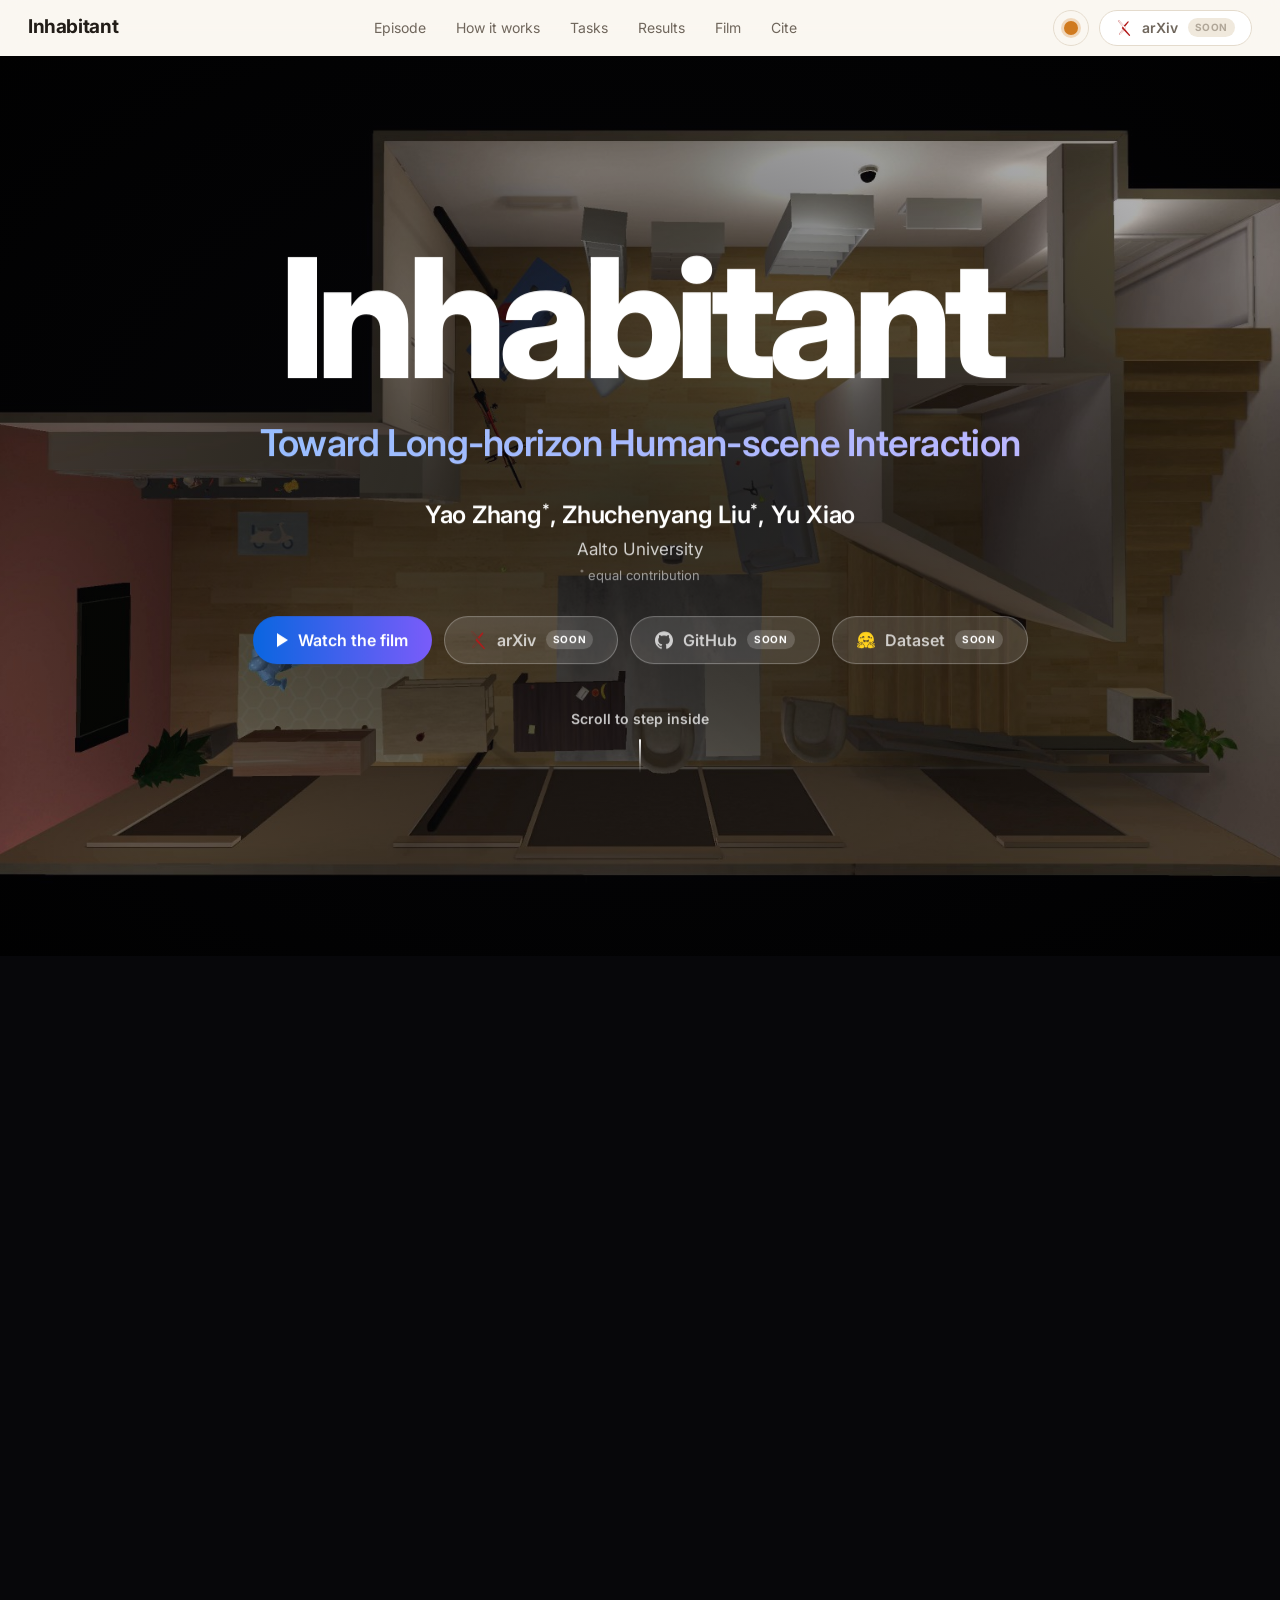
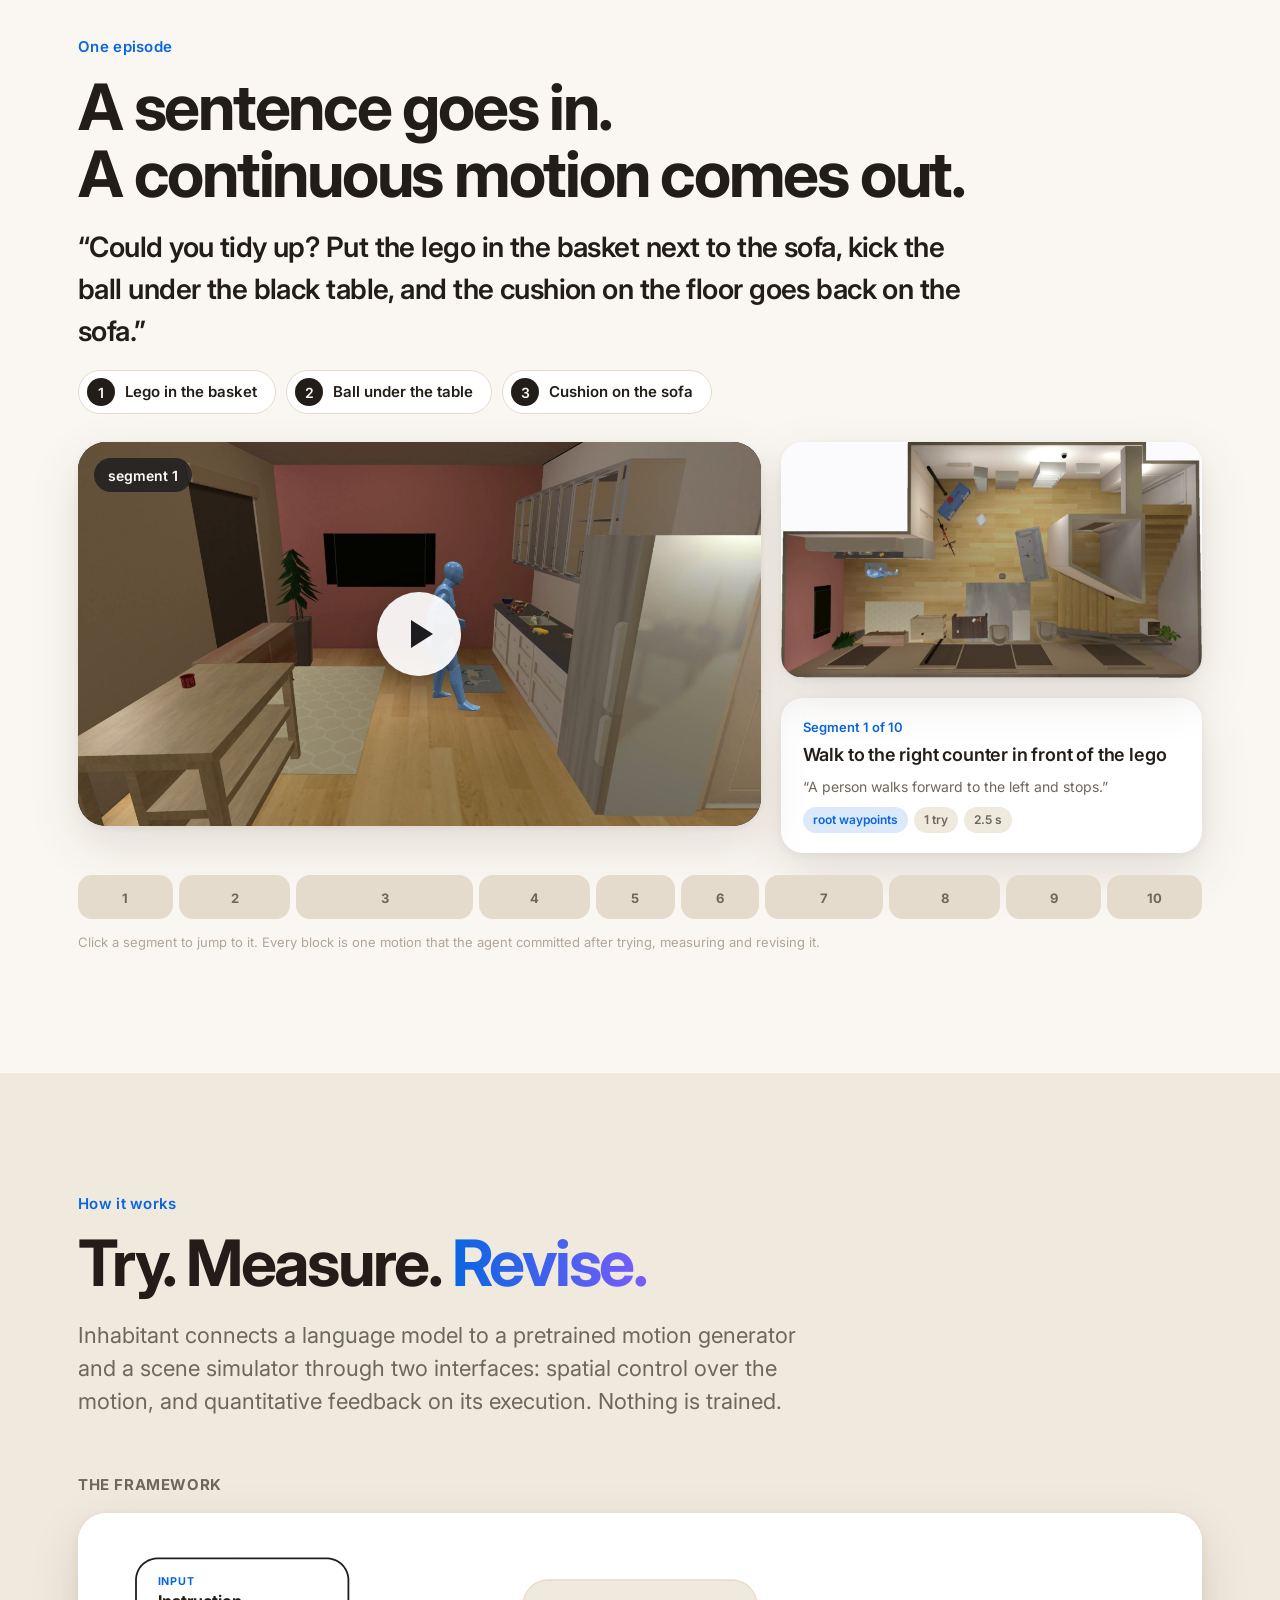
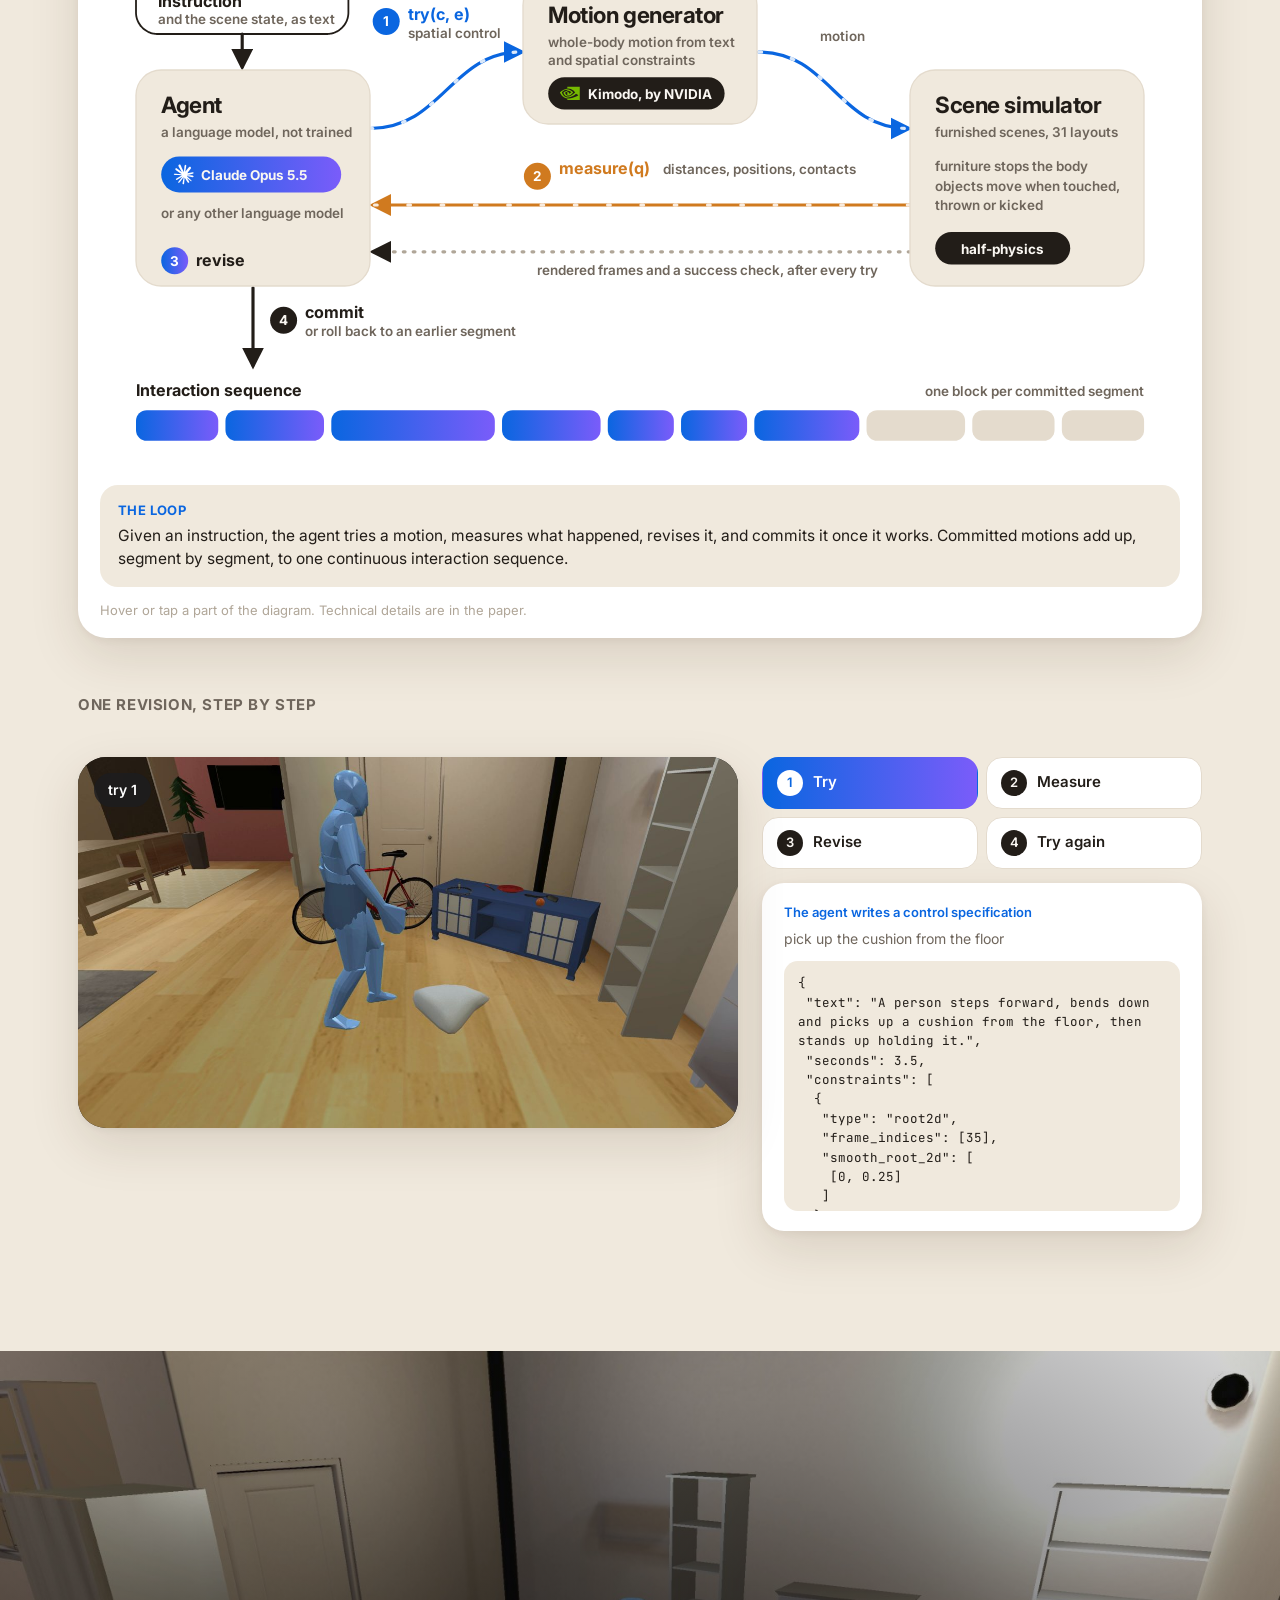
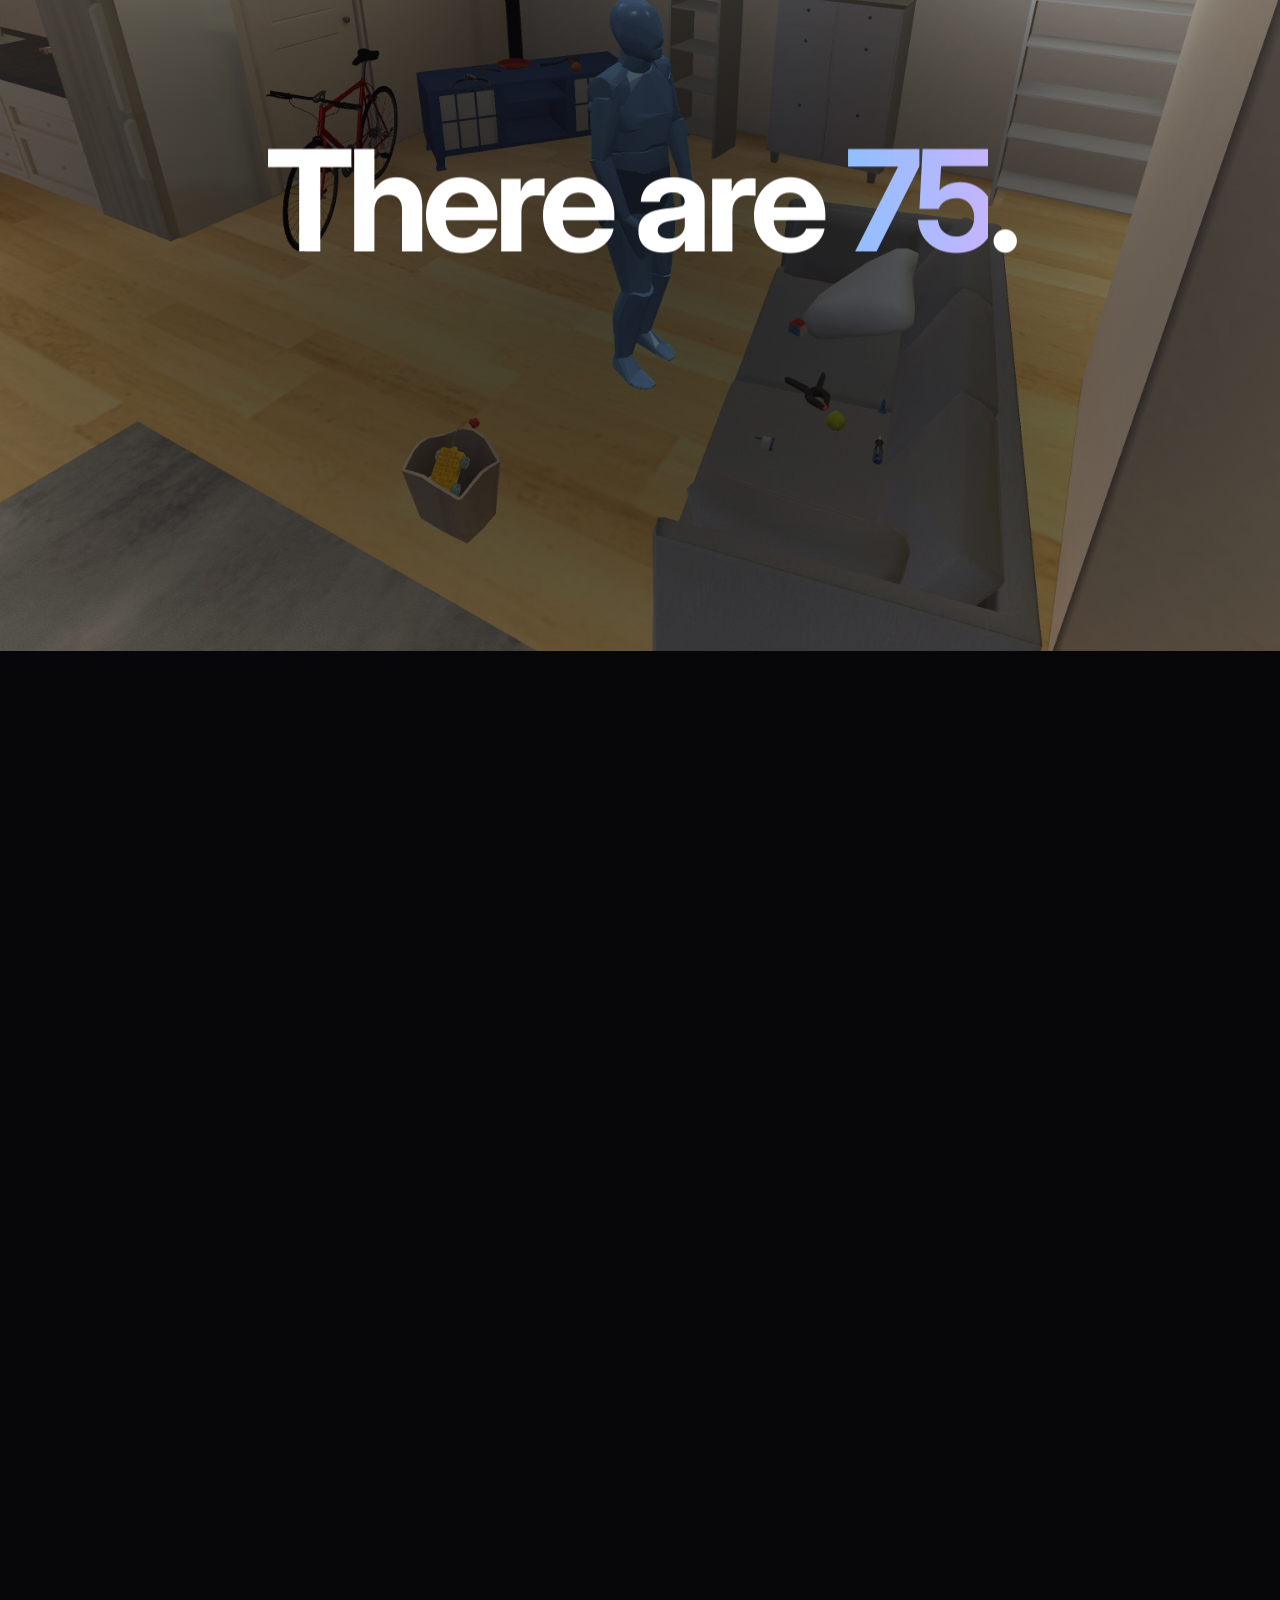
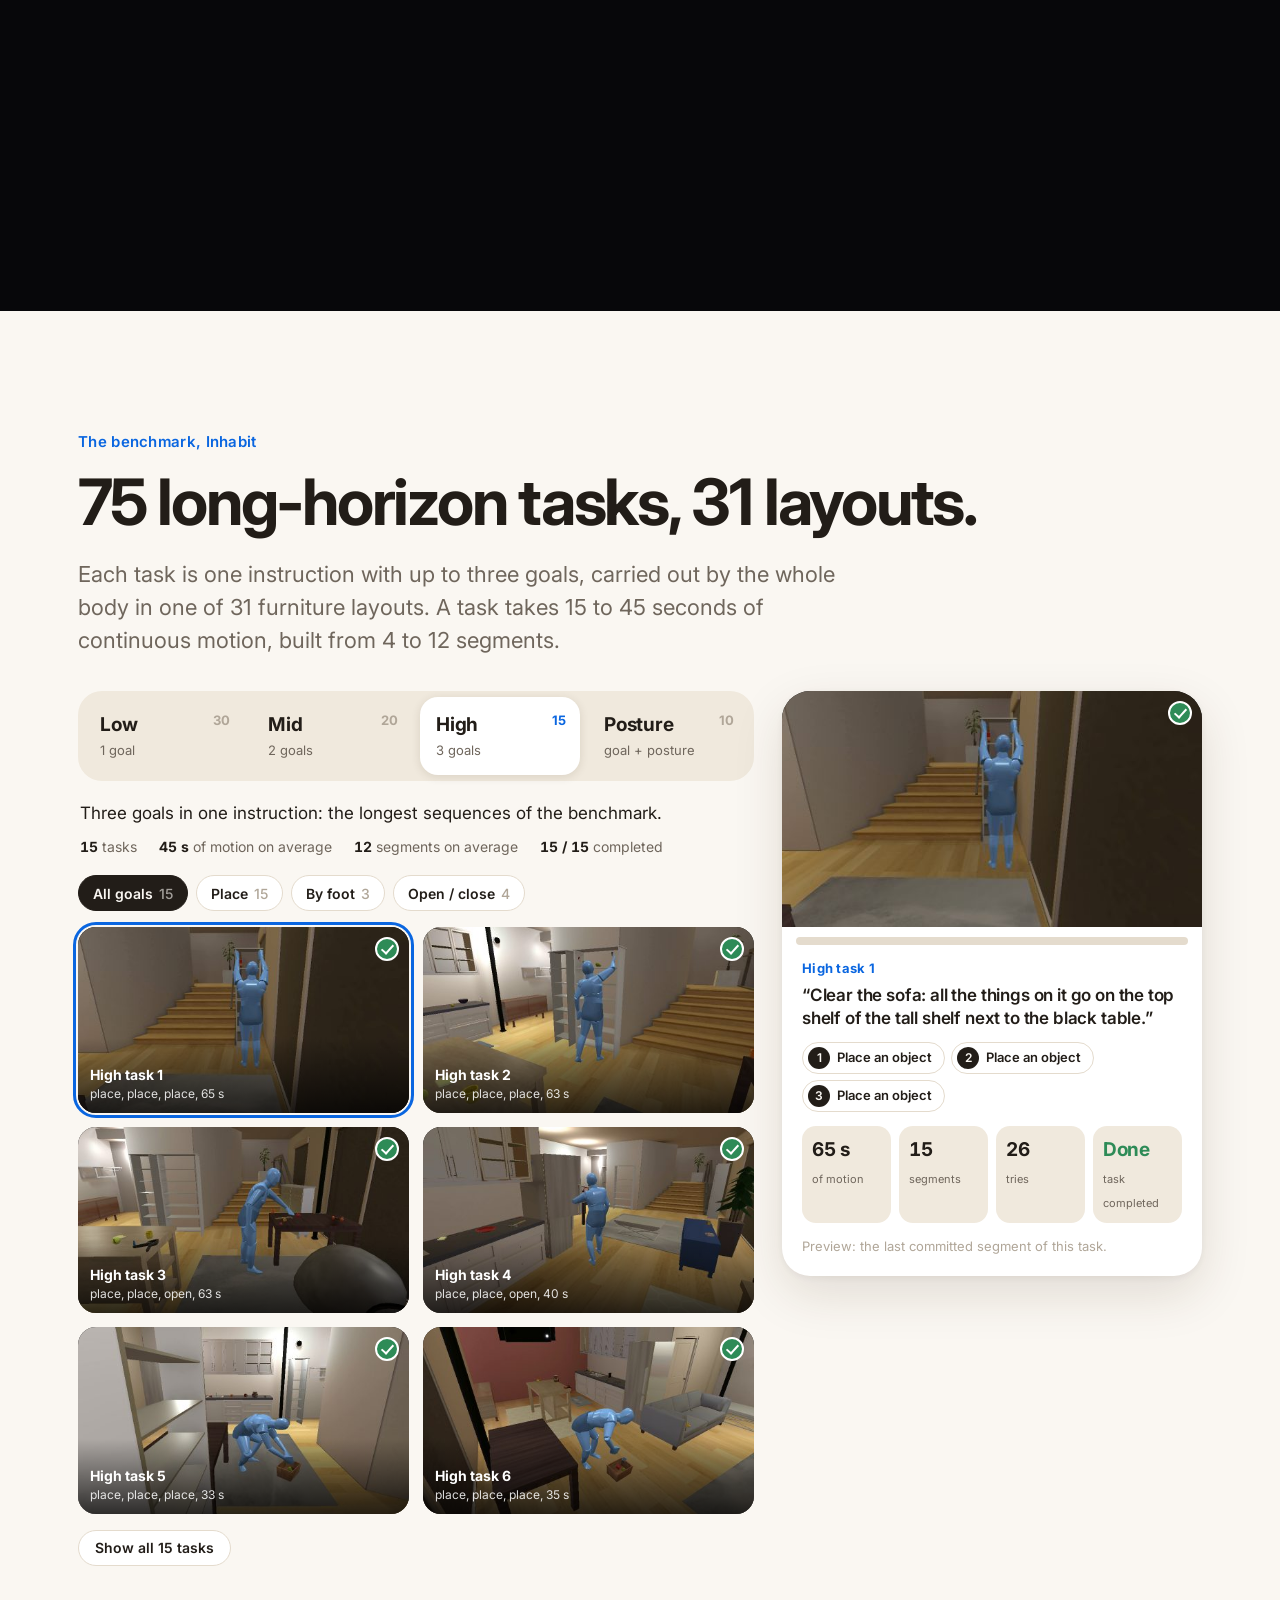
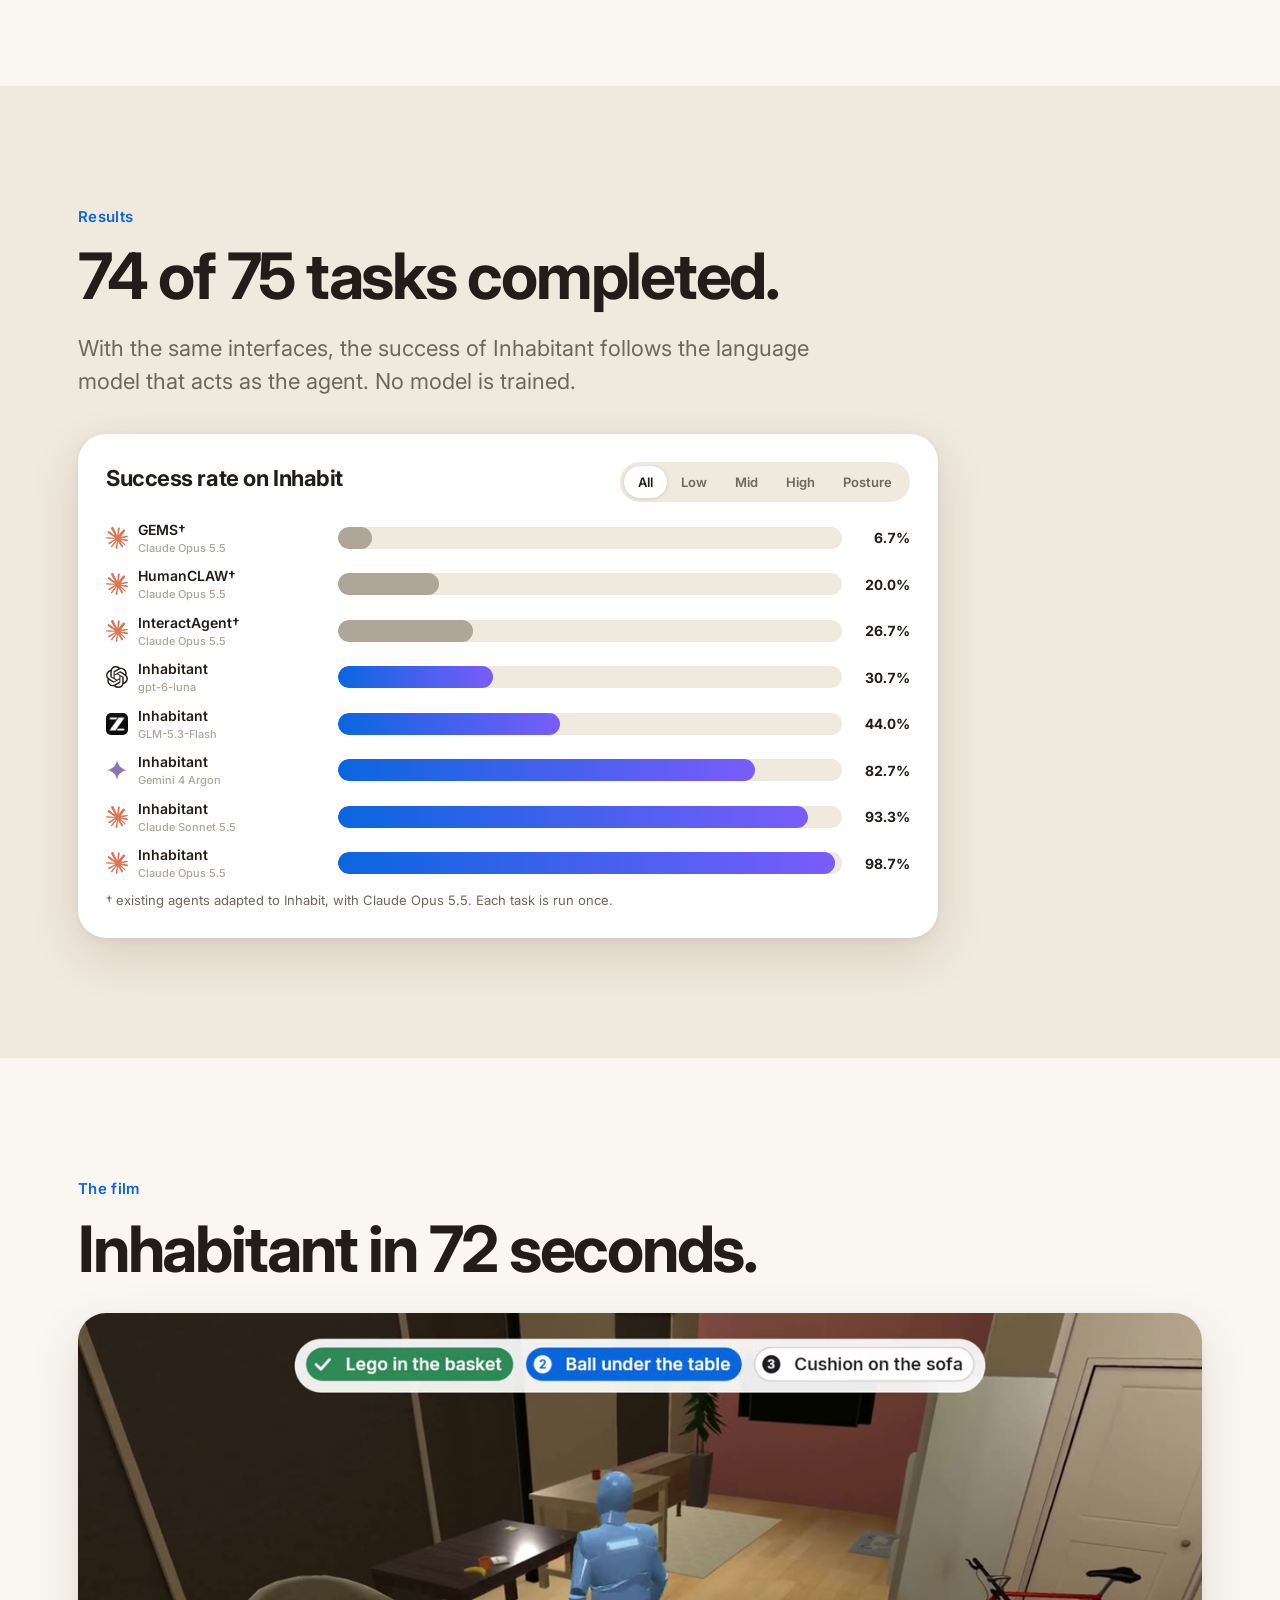
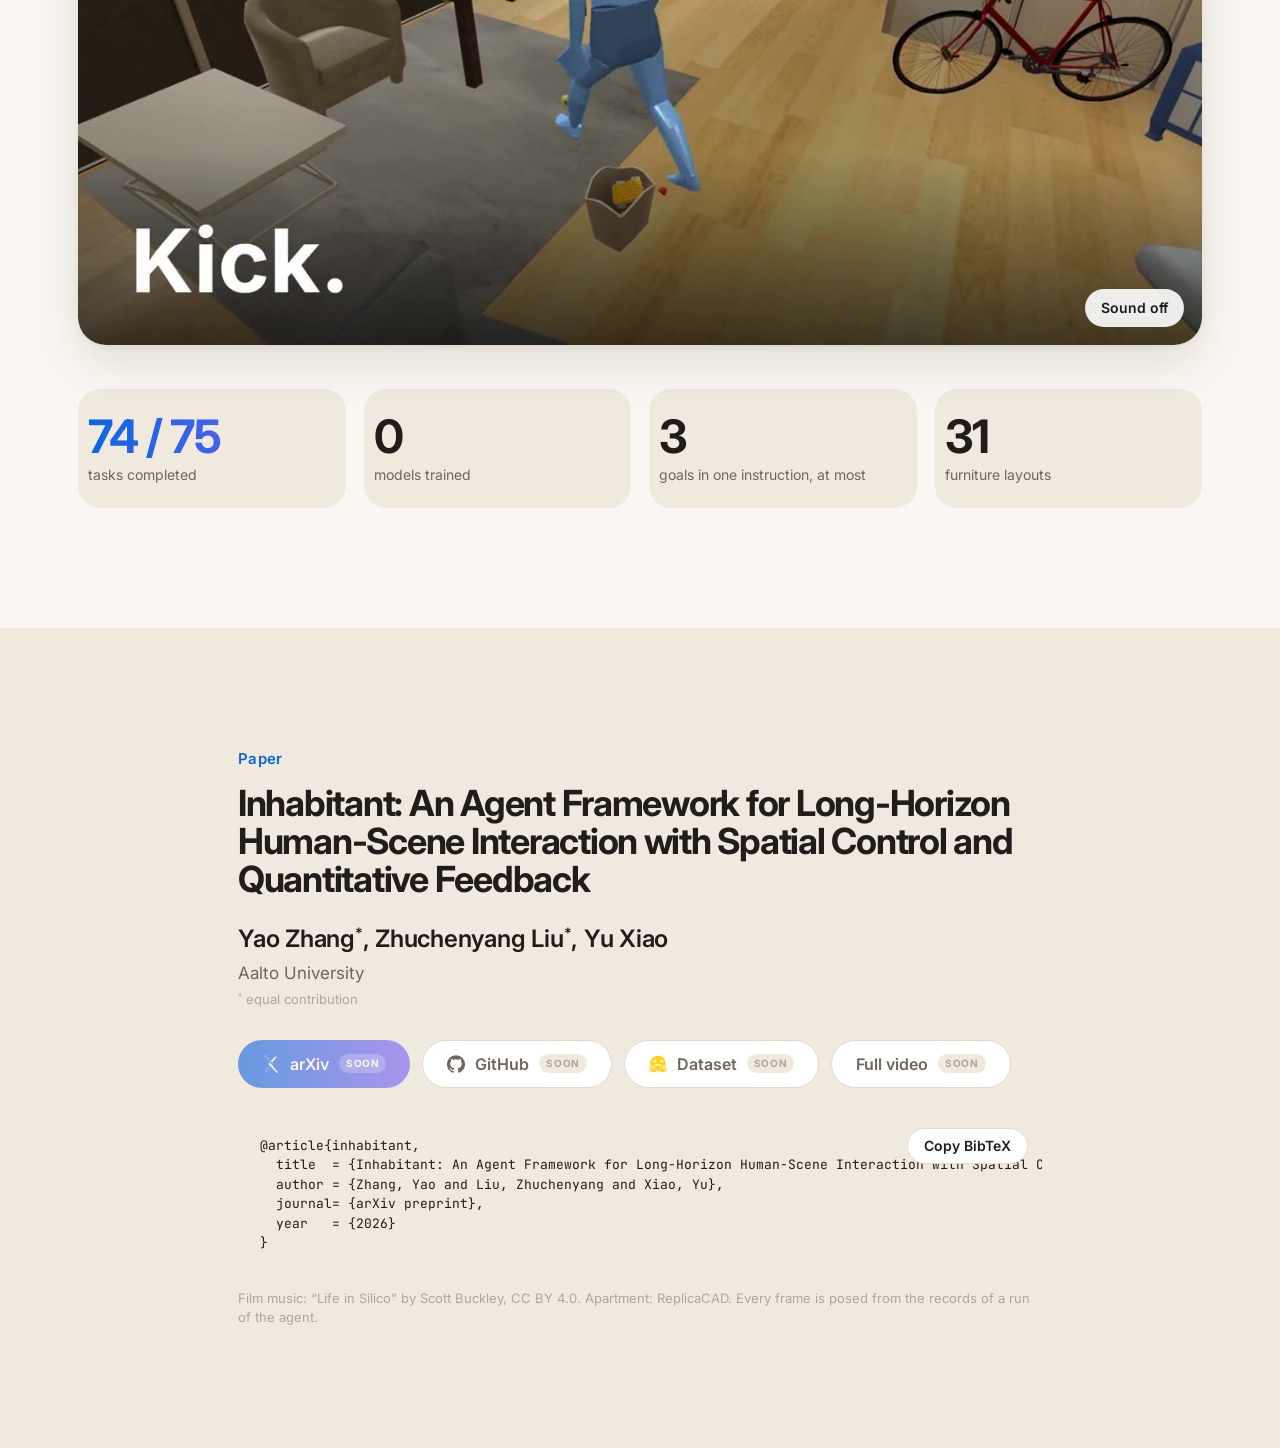
==== commit 9e50108d: "Task browser: one tier at a time, larger tiles, a small player beside the grid Co-Authored-By: Claud" ====
--- a/index.html
+++ b/index.html
@@ -148,10 +148,16 @@
     <p class="eyebrow reveal">The benchmark, Inhabit</p>
     <h2 class="reveal">75 long-horizon tasks, 31 layouts.</h2>
     <p class="lead reveal">Each task is one instruction with up to three goals, carried out by the whole body in one of 31 furniture layouts. A task takes 15 to 45 seconds of continuous motion, built from 4 to 12 segments.</p>
-    <div class="filters reveal" id="filters"></div>
-    <div class="tiers reveal" id="tiers"></div>
-    <div class="grid reveal" id="grid"></div>
-    <p class="hint reveal" id="gridCount"></p>
+    <div class="tb reveal">
+      <div class="tb-main">
+        <div class="tabs" id="tierTabs" role="tablist"></div>
+        <div class="tierhead" id="tierHead"></div>
+        <div class="filters" id="typeChips"></div>
+        <div class="grid" id="grid"></div>
+        <button class="btn small more" id="moreBtn"></button>
+      </div>
+      <aside class="tb-side"><div class="tp" id="taskPanel"></div></aside>
+    </div>
   </div>
 </section>
 
@@ -202,8 +208,6 @@
 </section>
 </main>
 
-<div class="modal" id="modal" hidden><div class="sheet" role="dialog" aria-modal="true"><button class="close" id="modalClose" aria-label="Close">×</button><div id="modalBody"></div></div></div>
-
 <script src="data/data.js"></script>
 <script src="app.js"></script>
 </body>
--- a/style.css
+++ b/style.css
@@ -90,22 +90,35 @@
 .two{display:grid;grid-template-columns:1fr 1fr;gap:20px;margin-top:28px}
 .card{border-radius:var(--r);background:var(--card);box-shadow:var(--shadow);padding:28px}.card p{color:var(--sub);margin:0}
 
-/* tasks */
-.filters{display:flex;gap:8px;flex-wrap:wrap;margin:30px 0 10px}
-.chip{height:38px;padding:0 16px;border-radius:999px;border:1.5px solid var(--line);background:var(--card);font-weight:600;font-size:14px;transition:.2s}
+/* tasks: tabs for the tiers, a short grid, a small player beside it */
+.tb{display:grid;grid-template-columns:minmax(0,1fr) 420px;gap:28px;align-items:start;margin-top:34px}
+.tb-side{position:sticky;top:calc(76px + env(safe-area-inset-top,0px));min-width:0}
+.tabs{display:grid;grid-template-columns:repeat(4,1fr);gap:8px;padding:6px;border-radius:24px;background:var(--bg2)}
+.tabs button{position:relative;text-align:left;padding:14px 16px;border-radius:18px;transition:.25s;display:flex;flex-direction:column;gap:2px}
+.tabs button b{font-size:19px;letter-spacing:-.01em}.tabs button span{font-size:13px;color:var(--sub)}.tabs button i{position:absolute;right:14px;top:14px;font-style:normal;font-size:13px;font-weight:700;color:var(--mute)}
+.tabs button.on{background:var(--card);box-shadow:0 2px 10px rgba(60,40,15,.12)}.tabs button.on i{color:var(--acc)}
+.tierhead{margin:20px 2px 4px}.tierhead p{margin:0 0 10px;font-size:17px;color:var(--ink)}
+.th-stats{display:flex;gap:8px 22px;flex-wrap:wrap;font-size:14px;color:var(--sub)}.th-stats b{color:var(--ink);font-variant-numeric:tabular-nums}
+.filters{display:flex;gap:8px;flex-wrap:wrap;margin:18px 0 16px}
+.chip{height:36px;padding:0 14px;border-radius:999px;border:1.5px solid var(--line);background:var(--card);font-weight:600;font-size:14px;transition:.2s}
 .chip.on{background:var(--ink);color:var(--bg);border-color:var(--ink)}.chip .n{color:var(--mute);margin-left:6px;font-weight:500}.chip.on .n{color:inherit;opacity:.6}
-.filters .sep{width:1px;background:var(--line);margin:4px 6px}
-.tiers{display:grid;grid-template-columns:repeat(4,1fr);gap:12px;margin:14px 0 22px}
-.tier{border-radius:18px;background:var(--bg2);padding:14px 16px}.tier b{font-size:18px}.tier span{display:block;font-size:13px;color:var(--sub)}.tier em{font-style:normal;font-weight:600;font-size:13px}
-.grid{display:grid;grid-template-columns:repeat(auto-fill,minmax(176px,1fr));gap:12px}
-.tile{position:relative;aspect-ratio:16/9;border-radius:16px;overflow:hidden;background:#111;cursor:pointer;transition:transform .25s,box-shadow .25s,opacity .3s}
-.tile:hover{transform:scale(1.045);box-shadow:var(--shadow);z-index:2}.tile img,.tile video{position:absolute;inset:0;width:100%;height:100%;object-fit:cover}
-.tile .st{position:absolute;right:8px;top:8px;width:22px;height:22px;border-radius:50%;background:var(--ok);border:2px solid #fff}
-.tile .st::after{content:"";position:absolute;left:6px;top:3px;width:5px;height:9px;border:solid #fff;border-width:0 2px 2px 0;transform:rotate(42deg)}
-.tile .st.x{background:var(--bad)}.tile .st.x::after{content:"×";border:0;transform:none;left:0;top:-4px;width:18px;text-align:center;color:#fff;font-weight:700;font-size:15px}
-.tile .lb{position:absolute;left:8px;bottom:8px;font-size:11px;font-weight:600;padding:3px 8px;border-radius:999px;background:rgba(29,29,31,.72);color:#fff}
-.tile.star::before{content:"full clip";position:absolute;left:8px;top:8px;z-index:1;font-size:10px;font-weight:700;padding:3px 7px;border-radius:999px;background:#fff;color:#1d1d1f}
-.tile.hide{display:none}
+.grid{display:grid;grid-template-columns:repeat(auto-fill,minmax(232px,1fr));gap:14px}
+.tile{position:relative;aspect-ratio:16/9;border-radius:18px;overflow:hidden;background:#111;cursor:pointer;padding:0;transition:transform .25s,box-shadow .25s;outline:3px solid transparent;outline-offset:2px}
+.tile:hover{transform:translateY(-3px);box-shadow:var(--shadow)}.tile.sel{outline-color:var(--acc)}.tile:focus-visible{outline-color:var(--acc2)}
+.tile img{position:absolute;inset:0;width:100%;height:100%;object-fit:cover}
+.st{position:absolute;right:10px;top:10px;width:24px;height:24px;border-radius:50%;background:var(--ok);border:2px solid #fff}
+.st::after{content:"";position:absolute;left:7px;top:3px;width:5px;height:10px;border:solid #fff;border-width:0 2px 2px 0;transform:rotate(42deg)}
+.st.x{background:var(--bad)}.st.x::after{content:"×";border:0;transform:none;left:0;top:-4px;width:20px;text-align:center;color:#fff;font-weight:700;font-size:16px}
+.tile .lb{position:absolute;left:0;right:0;bottom:0;padding:26px 12px 10px;text-align:left;font-size:12px;color:rgba(255,255,255,.86);background:linear-gradient(rgba(0,0,0,0),rgba(0,0,0,.72))}.tile .lb b{display:block;font-size:14px;color:#fff}
+.more{margin-top:16px}
+.tp{border-radius:var(--r);background:var(--card);box-shadow:var(--shadow);overflow:hidden}
+.tp-video{position:relative;aspect-ratio:16/9;background:#111}.tp-video video{position:absolute;inset:0}
+.tp-bar{display:flex;gap:3px;padding:10px 14px 0}.tp-bar span{height:8px;border-radius:999px;background:var(--line);overflow:hidden;flex-basis:0;min-width:5px;cursor:pointer}.tp-bar i{display:block;height:100%;width:0;background:linear-gradient(90deg,var(--acc),var(--acc2))}
+.tp-body{padding:14px 20px 20px}.tp-k{font-size:13px;font-weight:700;color:var(--acc);letter-spacing:.02em}
+.tp-q{margin:6px 0 12px;font-size:17px;font-weight:600;letter-spacing:-.01em;line-height:1.35}
+.tp-goals{display:flex;gap:6px;flex-wrap:wrap;margin-bottom:14px}.pill.mini{height:32px;font-size:13px;padding:0 12px 0 5px;gap:7px}.pill.mini i{width:22px;height:22px;font-size:12px}
+.tp-stats{display:grid;grid-template-columns:repeat(4,1fr);gap:8px}.tp-stats div{border-radius:14px;background:var(--bg2);padding:10px}.tp-stats b{display:block;font-size:19px;letter-spacing:-.02em;font-variant-numeric:tabular-nums}.tp-stats span{font-size:11px;color:var(--sub)}
+@media (max-width:1000px){.tb{grid-template-columns:1fr}.tb-side{position:static;order:-1}.tabs{grid-template-columns:1fr 1fr}}
 
 /* results */
 .res{display:grid;grid-template-columns:1fr;gap:20px;margin-top:36px;max-width:860px}
@@ -128,16 +141,10 @@
 #cite h2{font-size:clamp(24px,3vw,36px)}
 .bib{position:relative;margin-top:26px}.bib pre{background:var(--bg2);border-radius:20px;padding:22px;font-size:13px;overflow:auto;margin:0}.bib .btn{position:absolute;right:14px;top:14px}
 
-/* modal */
-.modal{position:fixed;inset:0;z-index:100;background:rgba(0,0,0,.5);backdrop-filter:blur(10px);display:grid;place-items:center;padding:20px}.modal[hidden]{display:none}
-.sheet{position:relative;width:min(980px,100%);max-height:92vh;overflow:auto;border-radius:var(--r);background:var(--card);box-shadow:var(--shadow);padding:22px}
-.sheet video{border-radius:18px;aspect-ratio:16/9;height:auto}.sheet h3{margin:18px 0 6px;font-size:24px}.sheet .meta{display:flex;gap:8px;flex-wrap:wrap;margin-top:12px}
-.close{position:absolute;right:14px;top:10px;width:38px;height:38px;border-radius:50%;background:var(--bg2);font-size:22px;z-index:2}
-
 /* motion */
 .reveal{opacity:0;transform:translateY(22px);transition:opacity .8s cubic-bezier(.2,.8,.2,1),transform .8s cubic-bezier(.2,.8,.2,1)}.reveal.in{opacity:1;transform:none}
 @media (prefers-reduced-motion:reduce){.reveal{opacity:1;transform:none;transition:none}html{scroll-behavior:auto}}
-@media (max-width:900px){.links{display:none}.player,.loop,.res,.two{grid-template-columns:1fr}.facts,.tiers{grid-template-columns:1fr 1fr}.band{padding:80px 0}.bars .row{grid-template-columns:120px 1fr 48px}.stats{grid-template-columns:1fr 1fr}}
+@media (max-width:900px){.links{display:none}.player,.loop,.res,.two{grid-template-columns:1fr}.facts{grid-template-columns:1fr 1fr}.band{padding:80px 0}.bars .row{grid-template-columns:120px 1fr 48px}.stats{grid-template-columns:1fr 1fr}}
 
 /* external links; a link without an address yet is shown as "soon" */
 .linkrow{display:flex;gap:10px;justify-content:center;flex-wrap:wrap;margin-top:16px}
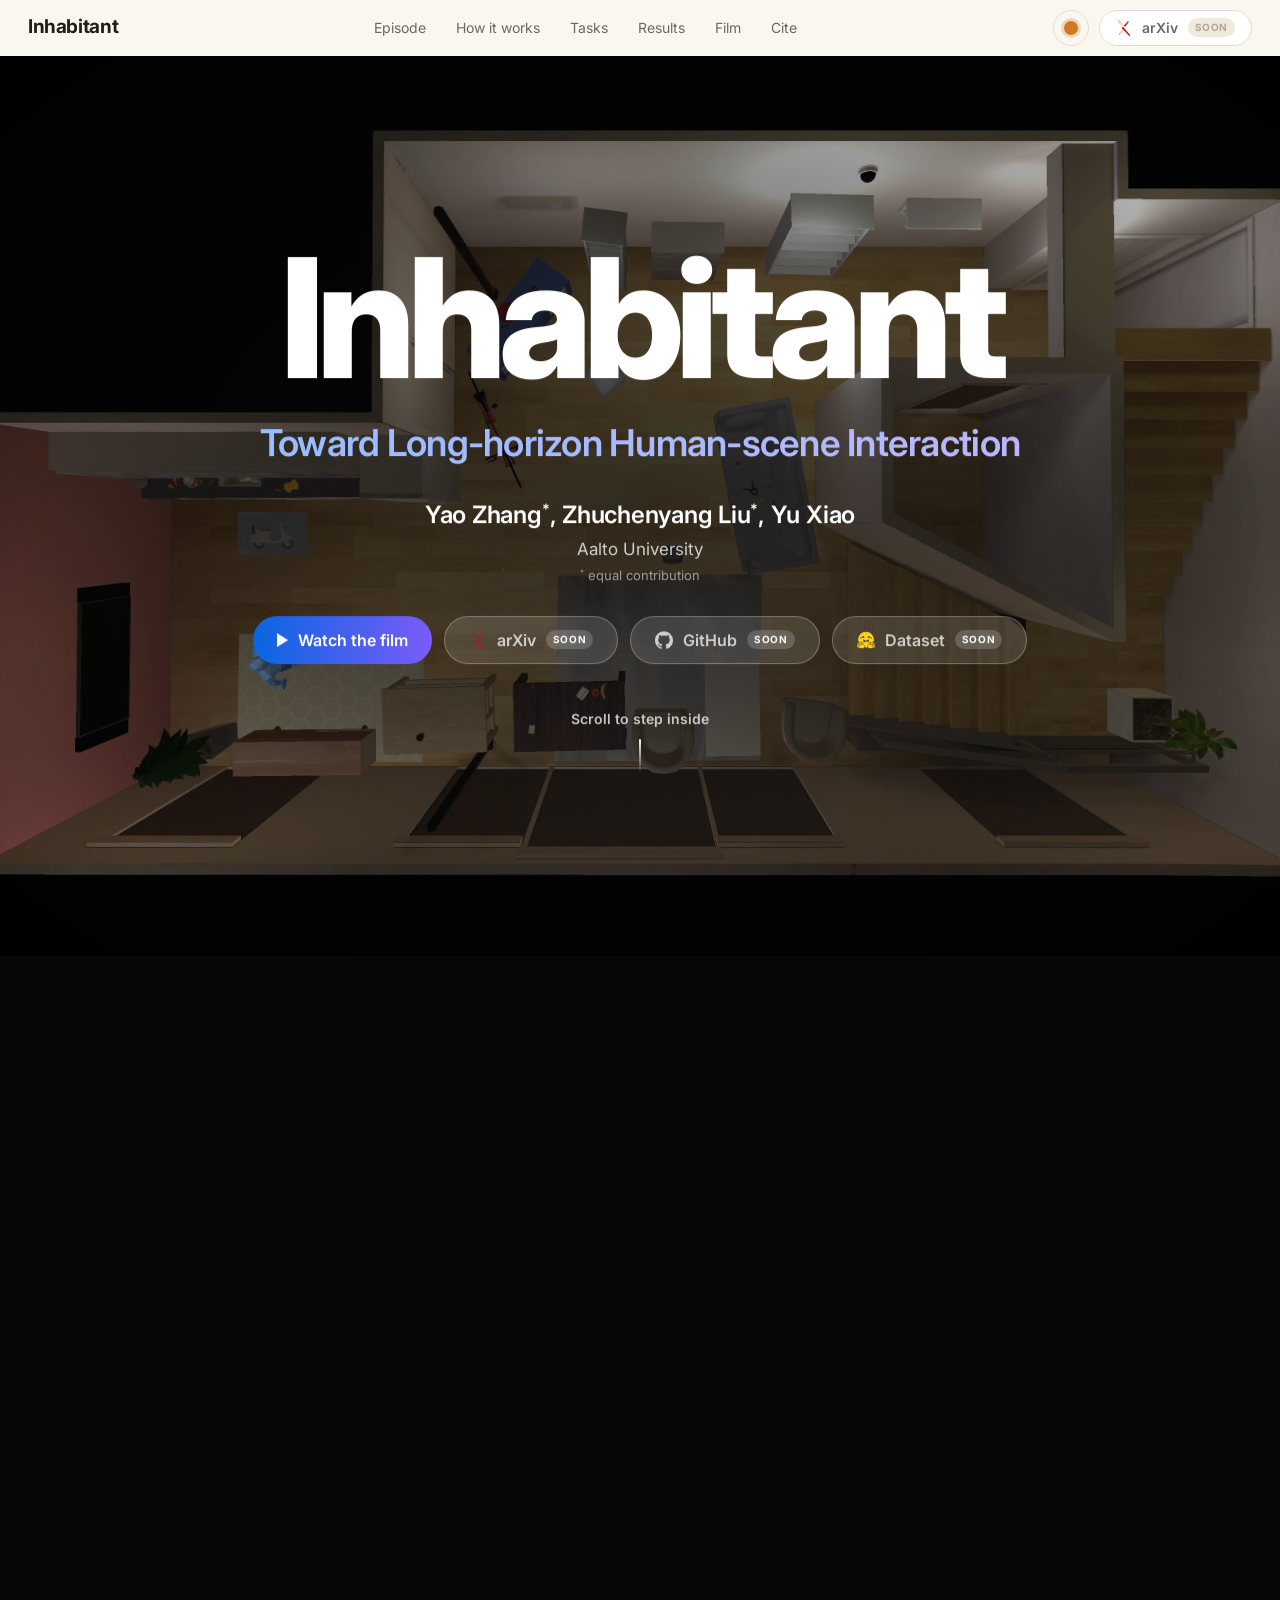
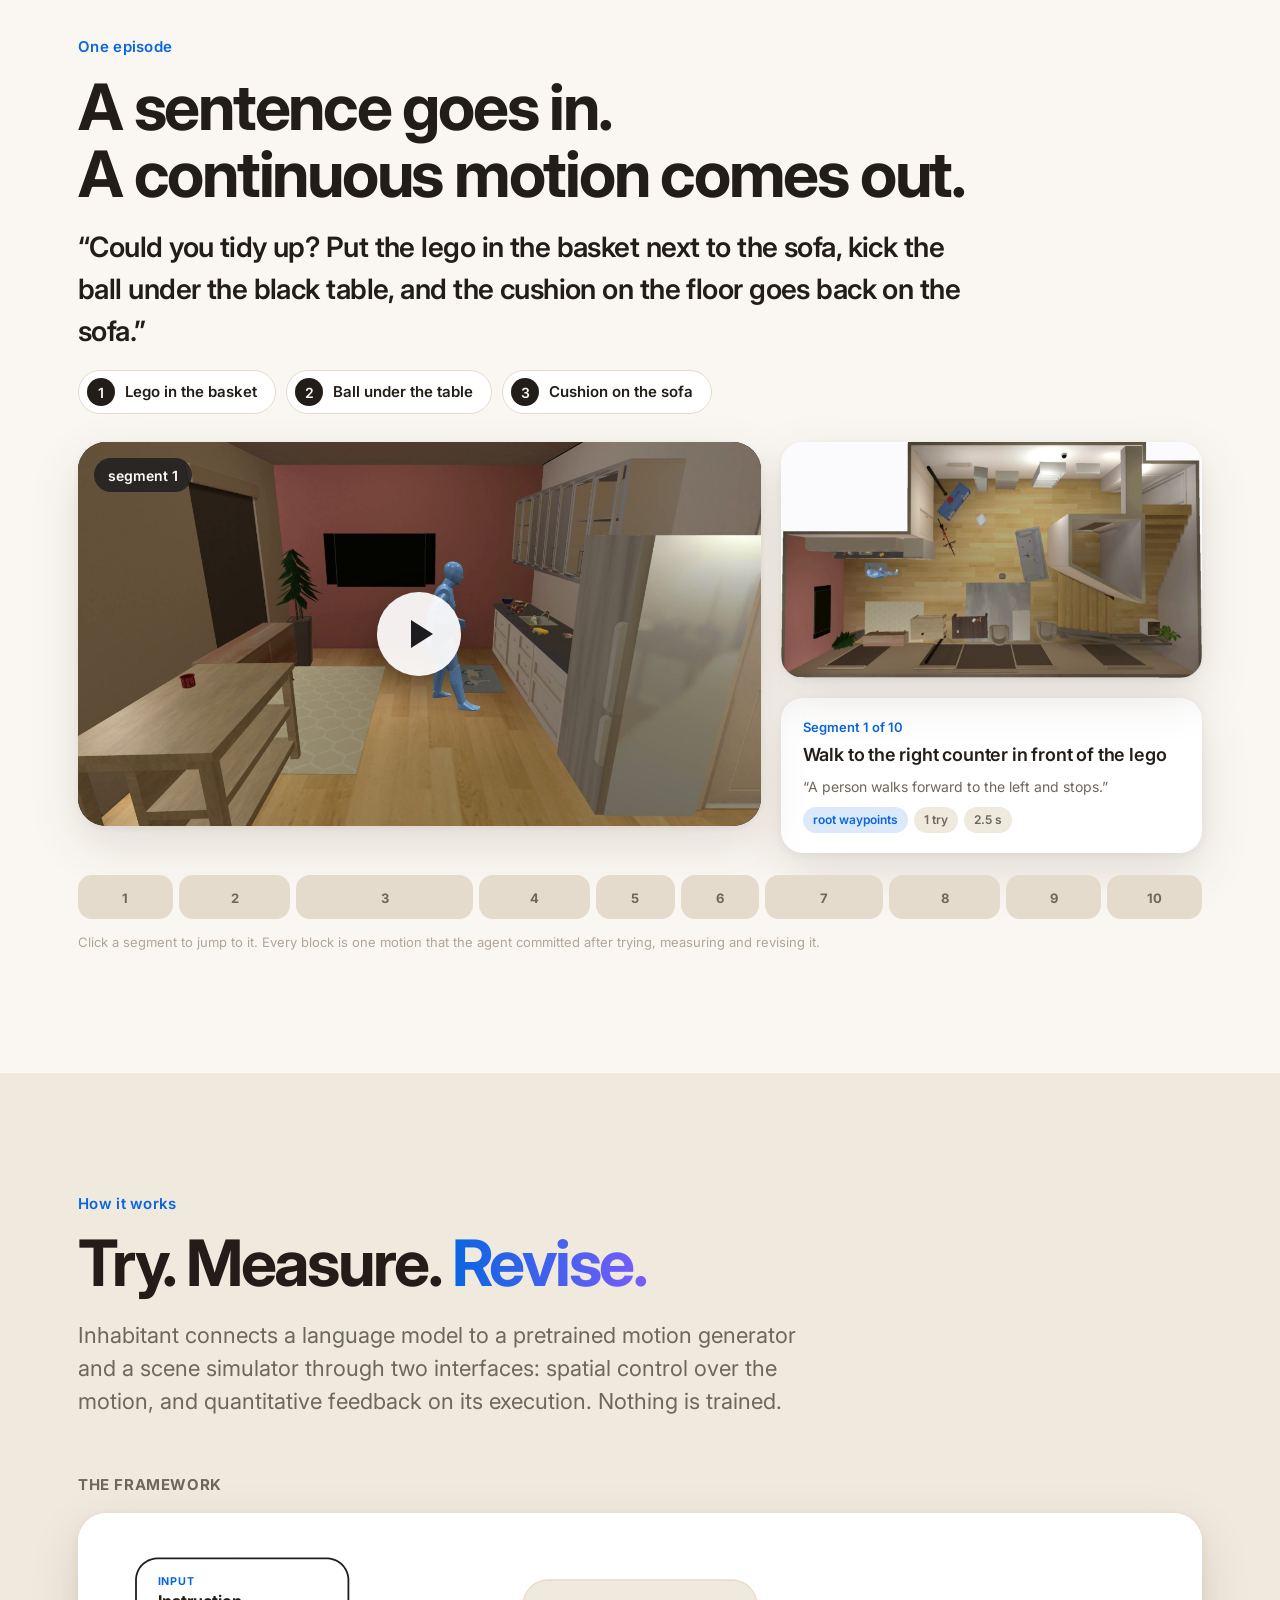
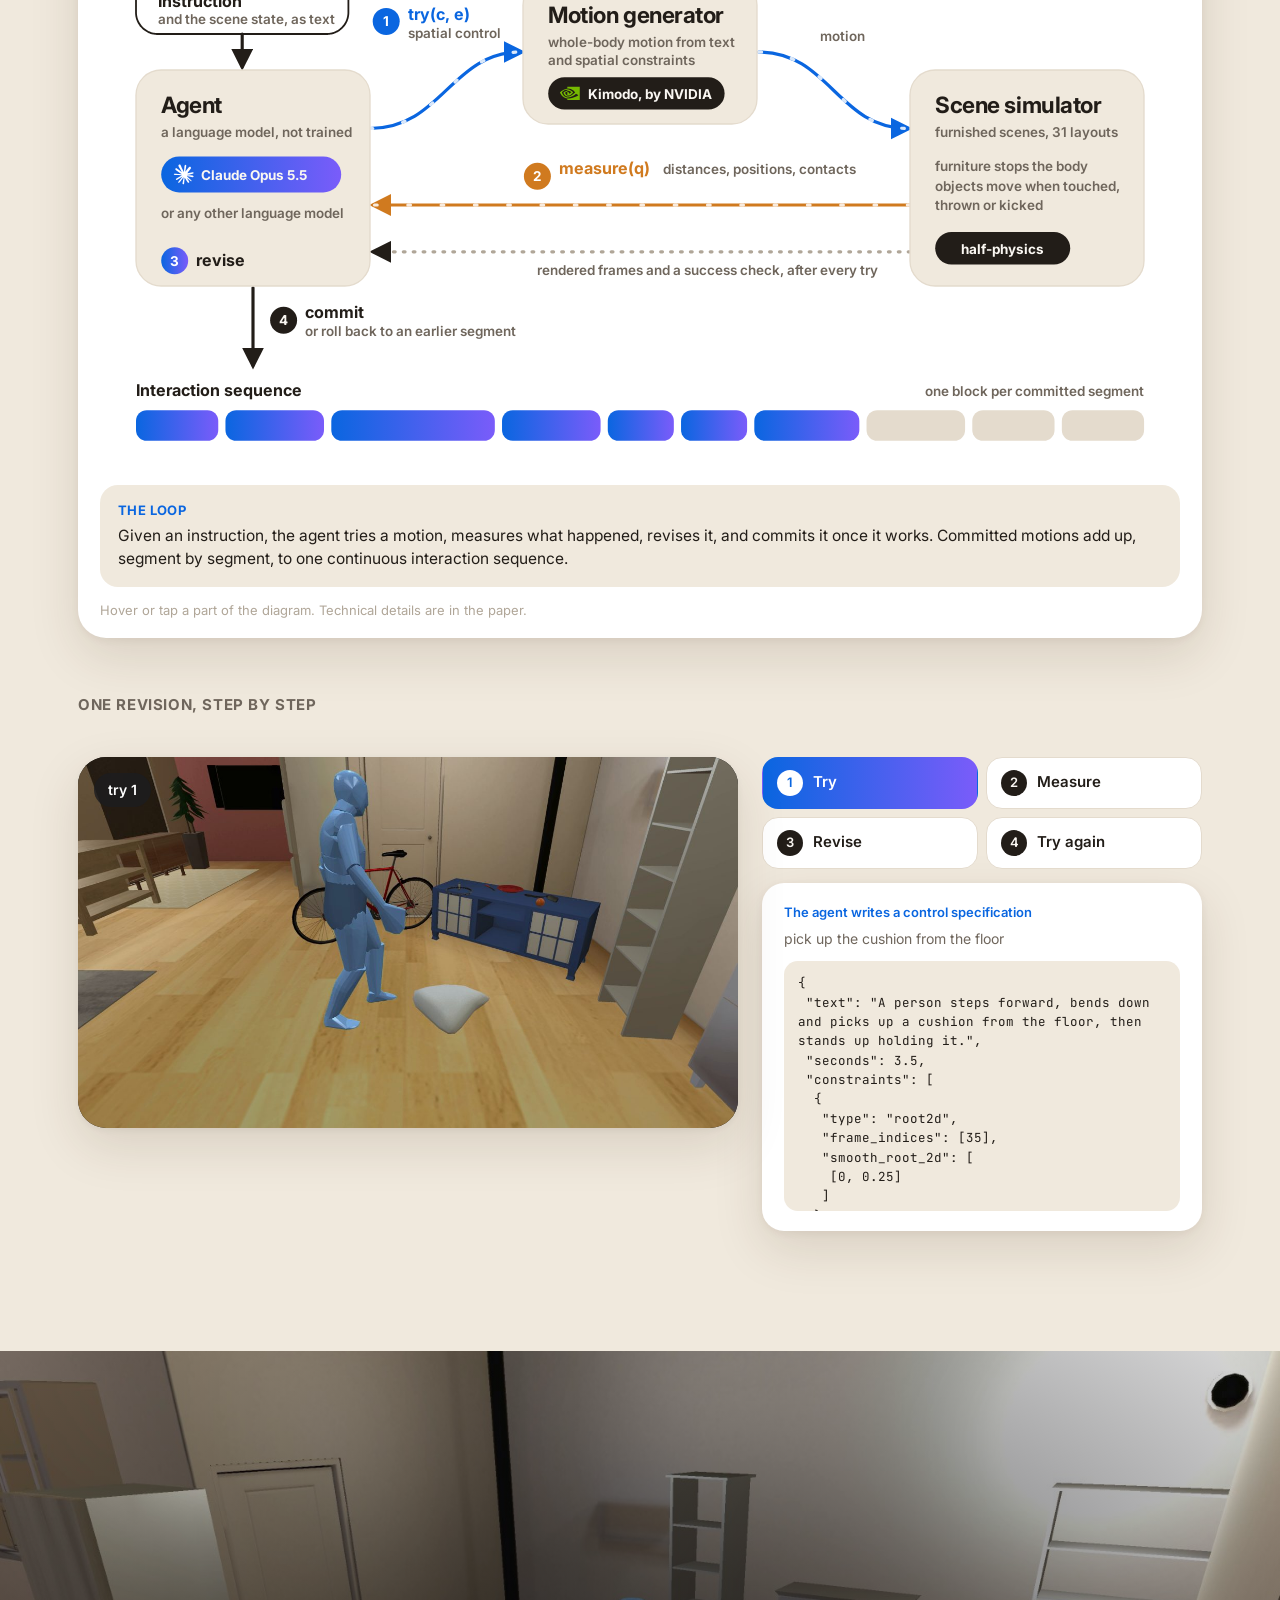
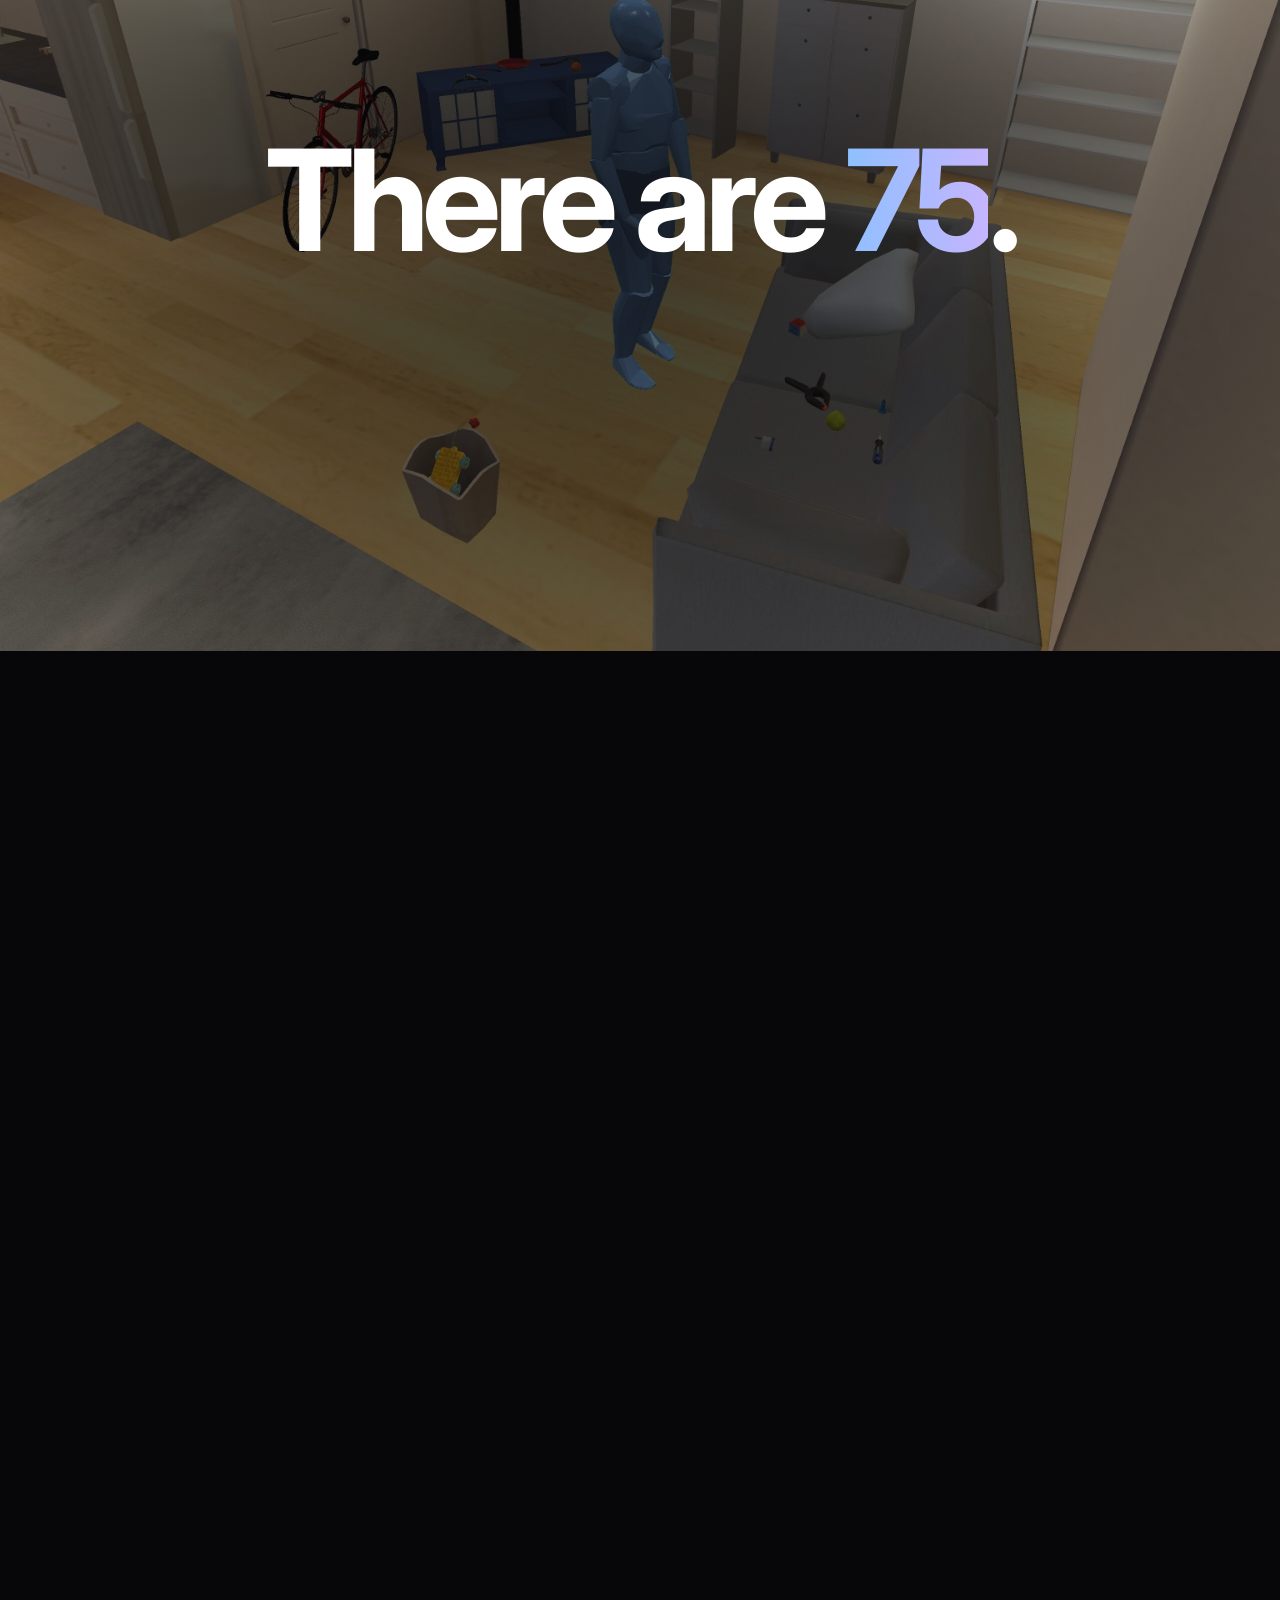
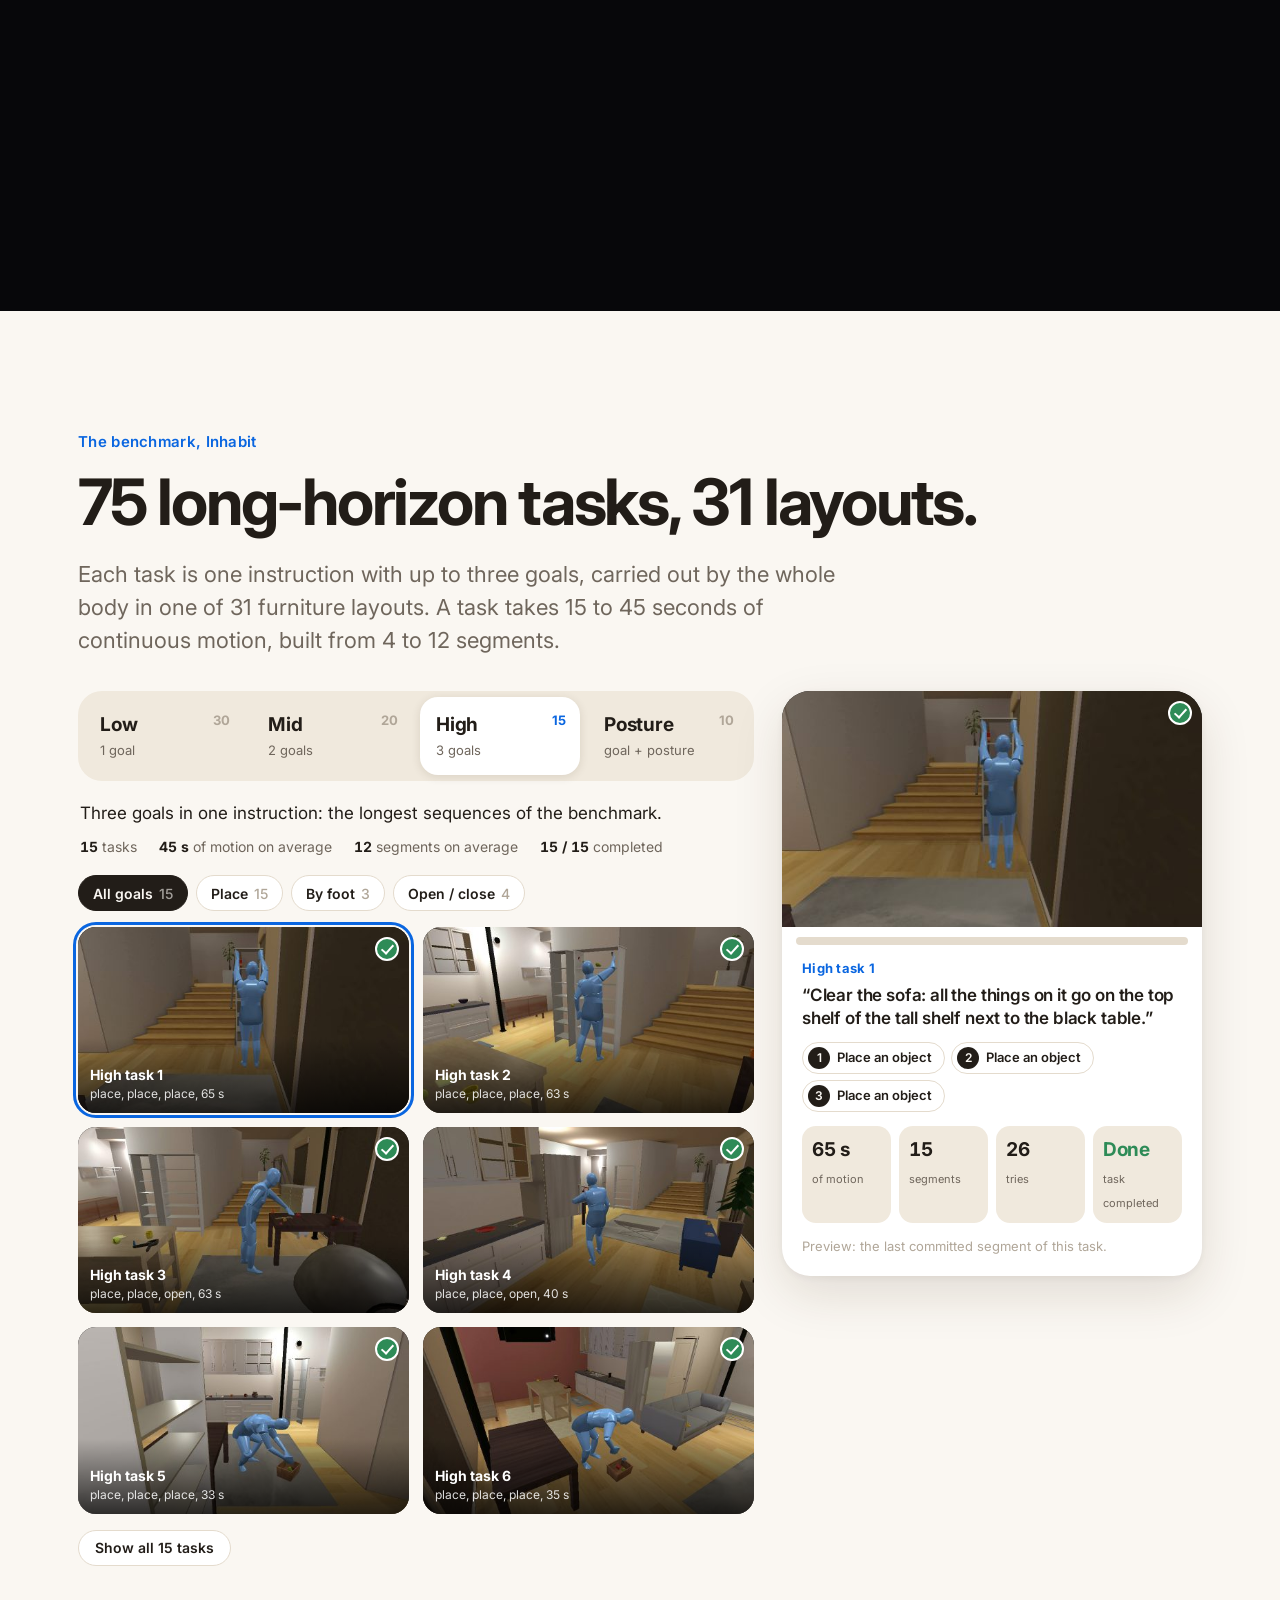
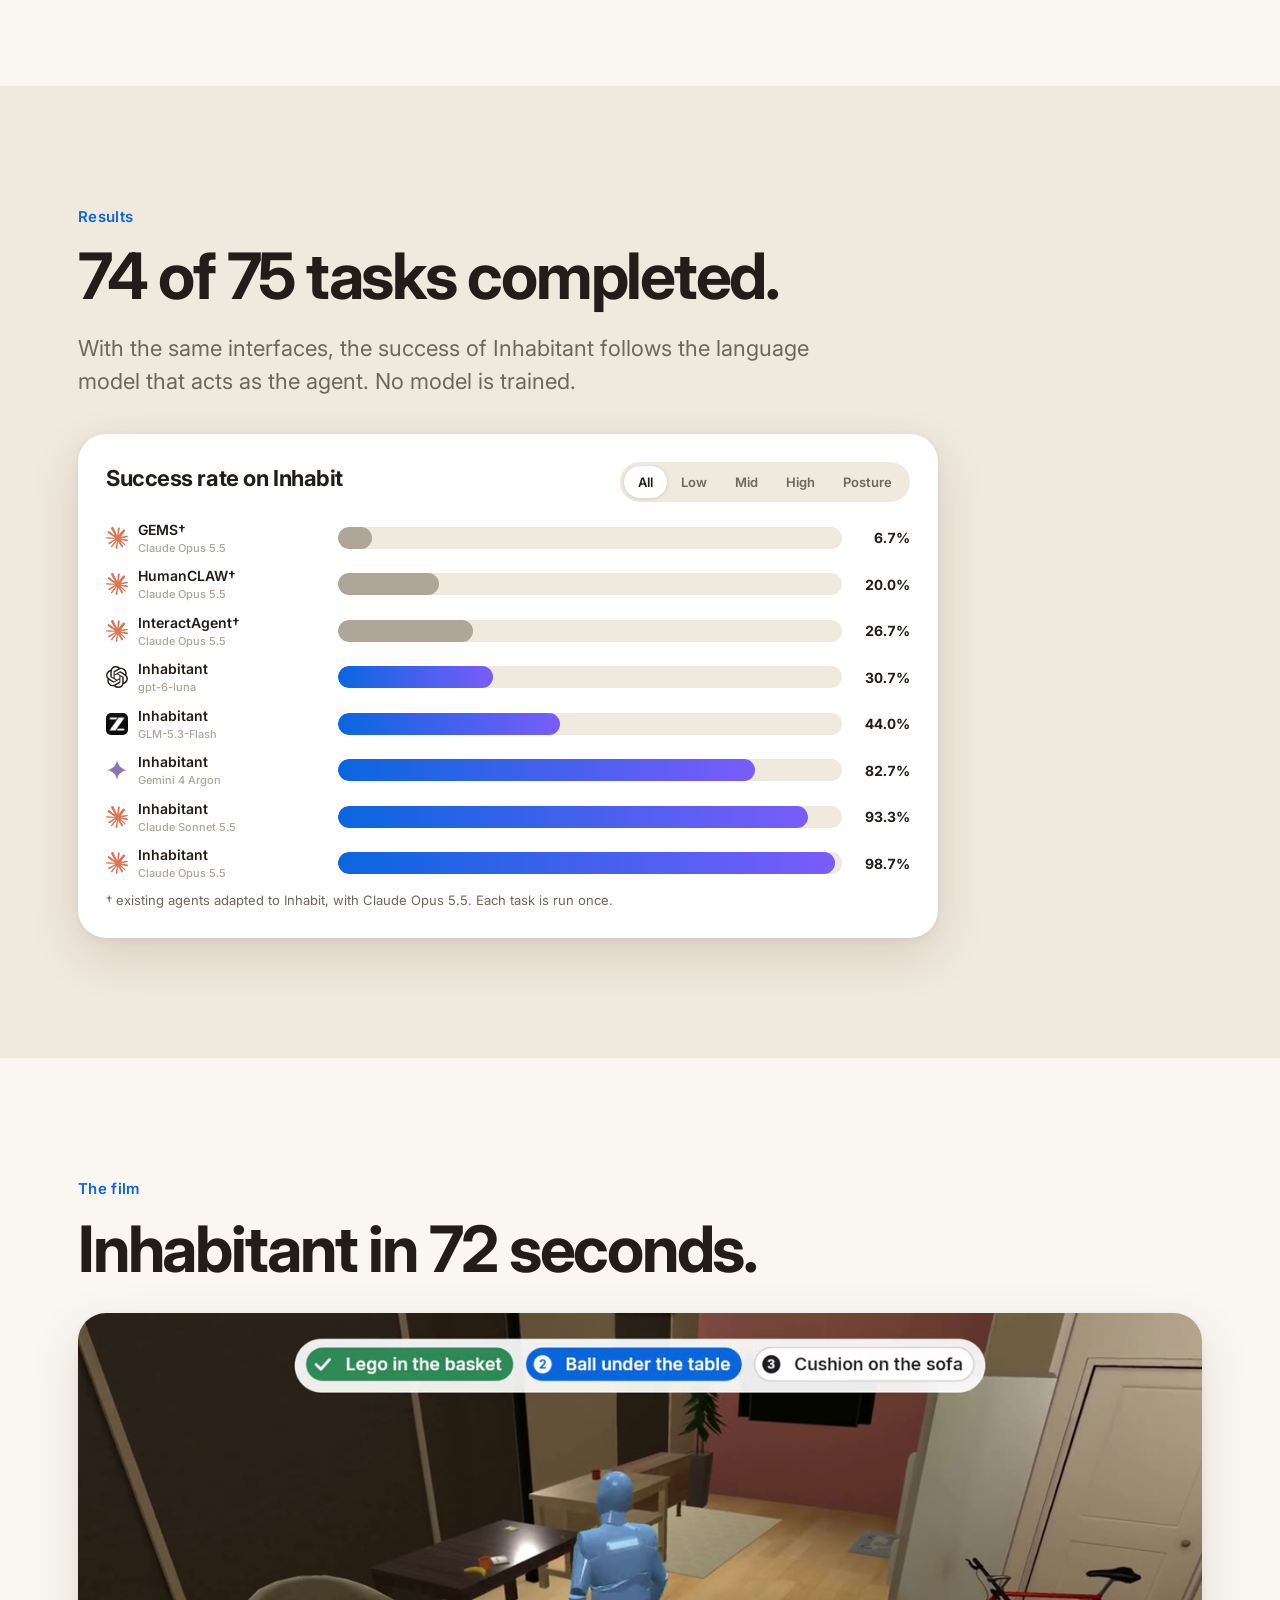
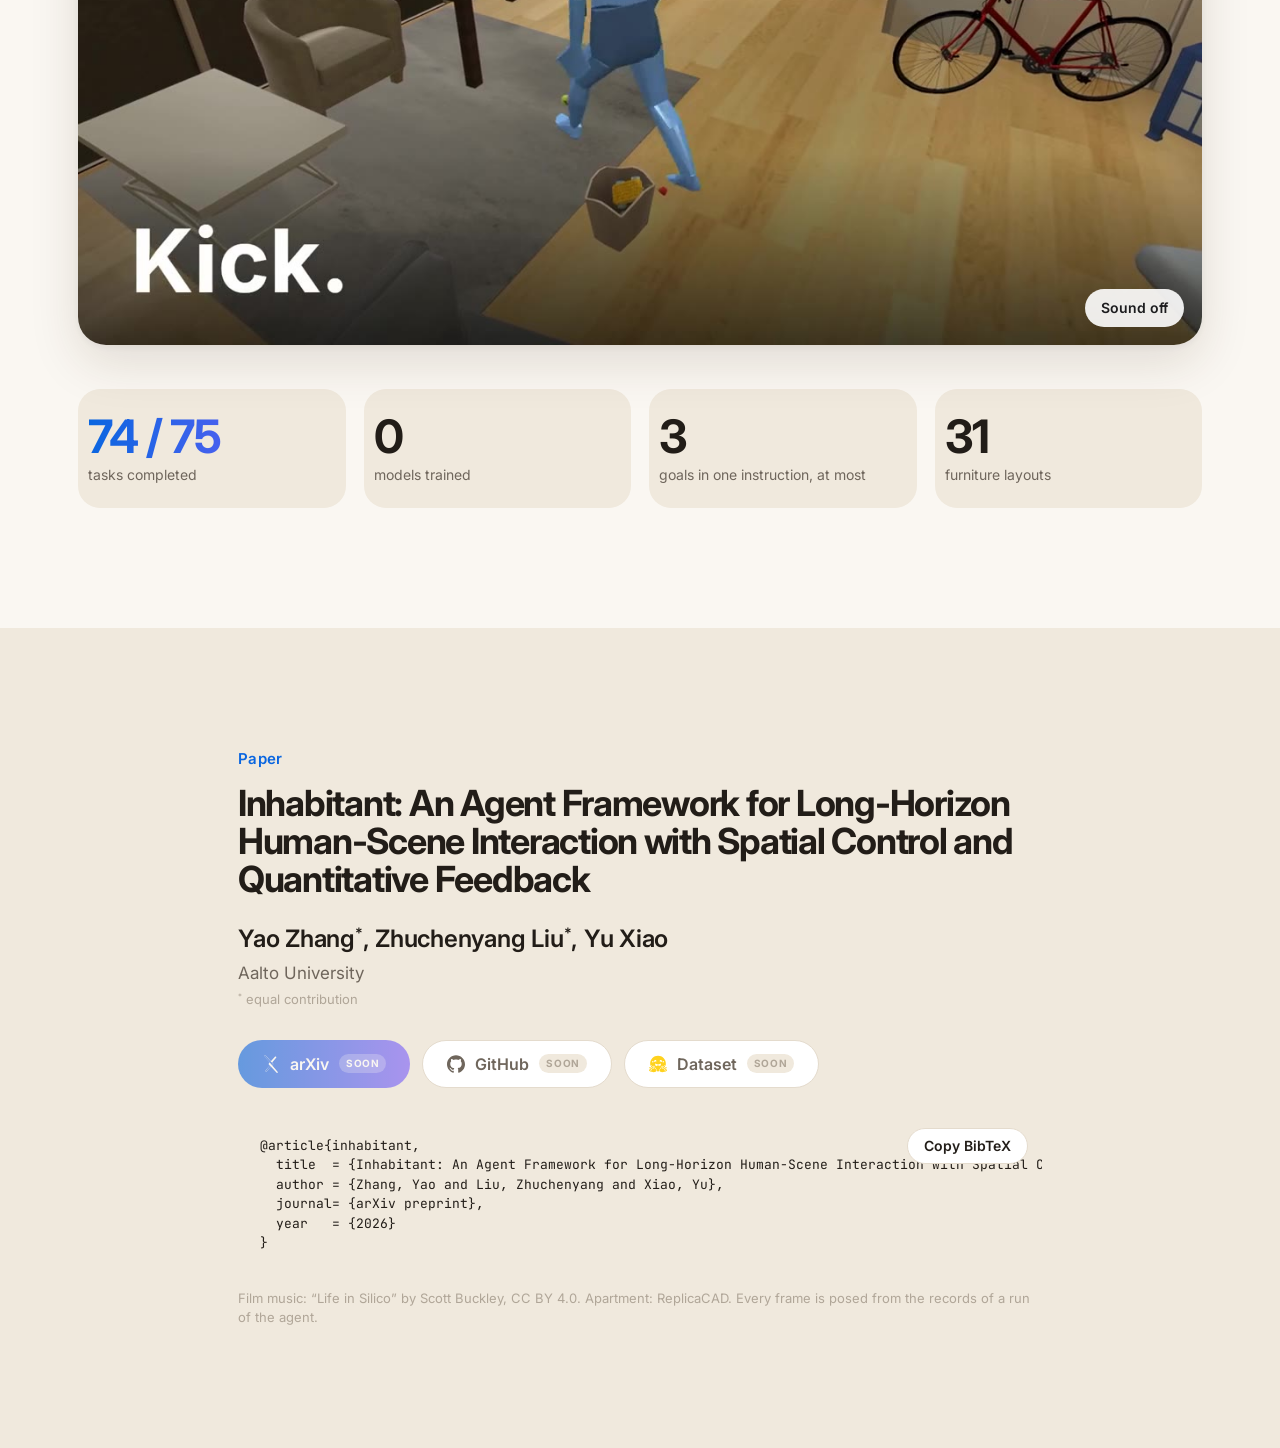
==== commit f57ea5f4: "Remove the full-video button Co-Authored-By: Claude Fable 5.2 <noreply@anthropic.com>" ====
--- a/index.html
+++ b/index.html
@@ -201,7 +201,7 @@
     <p class="eyebrow reveal">Paper</p>
     <h2 class="reveal">Inhabitant: An Agent Framework for Long-Horizon Human-Scene Interaction with Spatial Control and Quantitative Feedback</h2>
     <p class="authors reveal"></p>
-    <div class="cta reveal"><a class="btn primary ext" data-link="arxiv" href="#">arXiv</a><a class="btn ext" data-link="github" href="#">GitHub</a><a class="btn ext" data-link="hf" href="#">Dataset</a><a class="btn ext" data-link="video" href="#">Full video</a></div>
+    <div class="cta reveal"><a class="btn primary ext" data-link="arxiv" href="#">arXiv</a><a class="btn ext" data-link="github" href="#">GitHub</a><a class="btn ext" data-link="hf" href="#">Dataset</a></div>
     <div class="bib reveal"><pre id="bibtex"></pre><button class="btn small" id="copyBib">Copy BibTeX</button></div>
     <p class="hint reveal" id="credits"></p>
   </div>
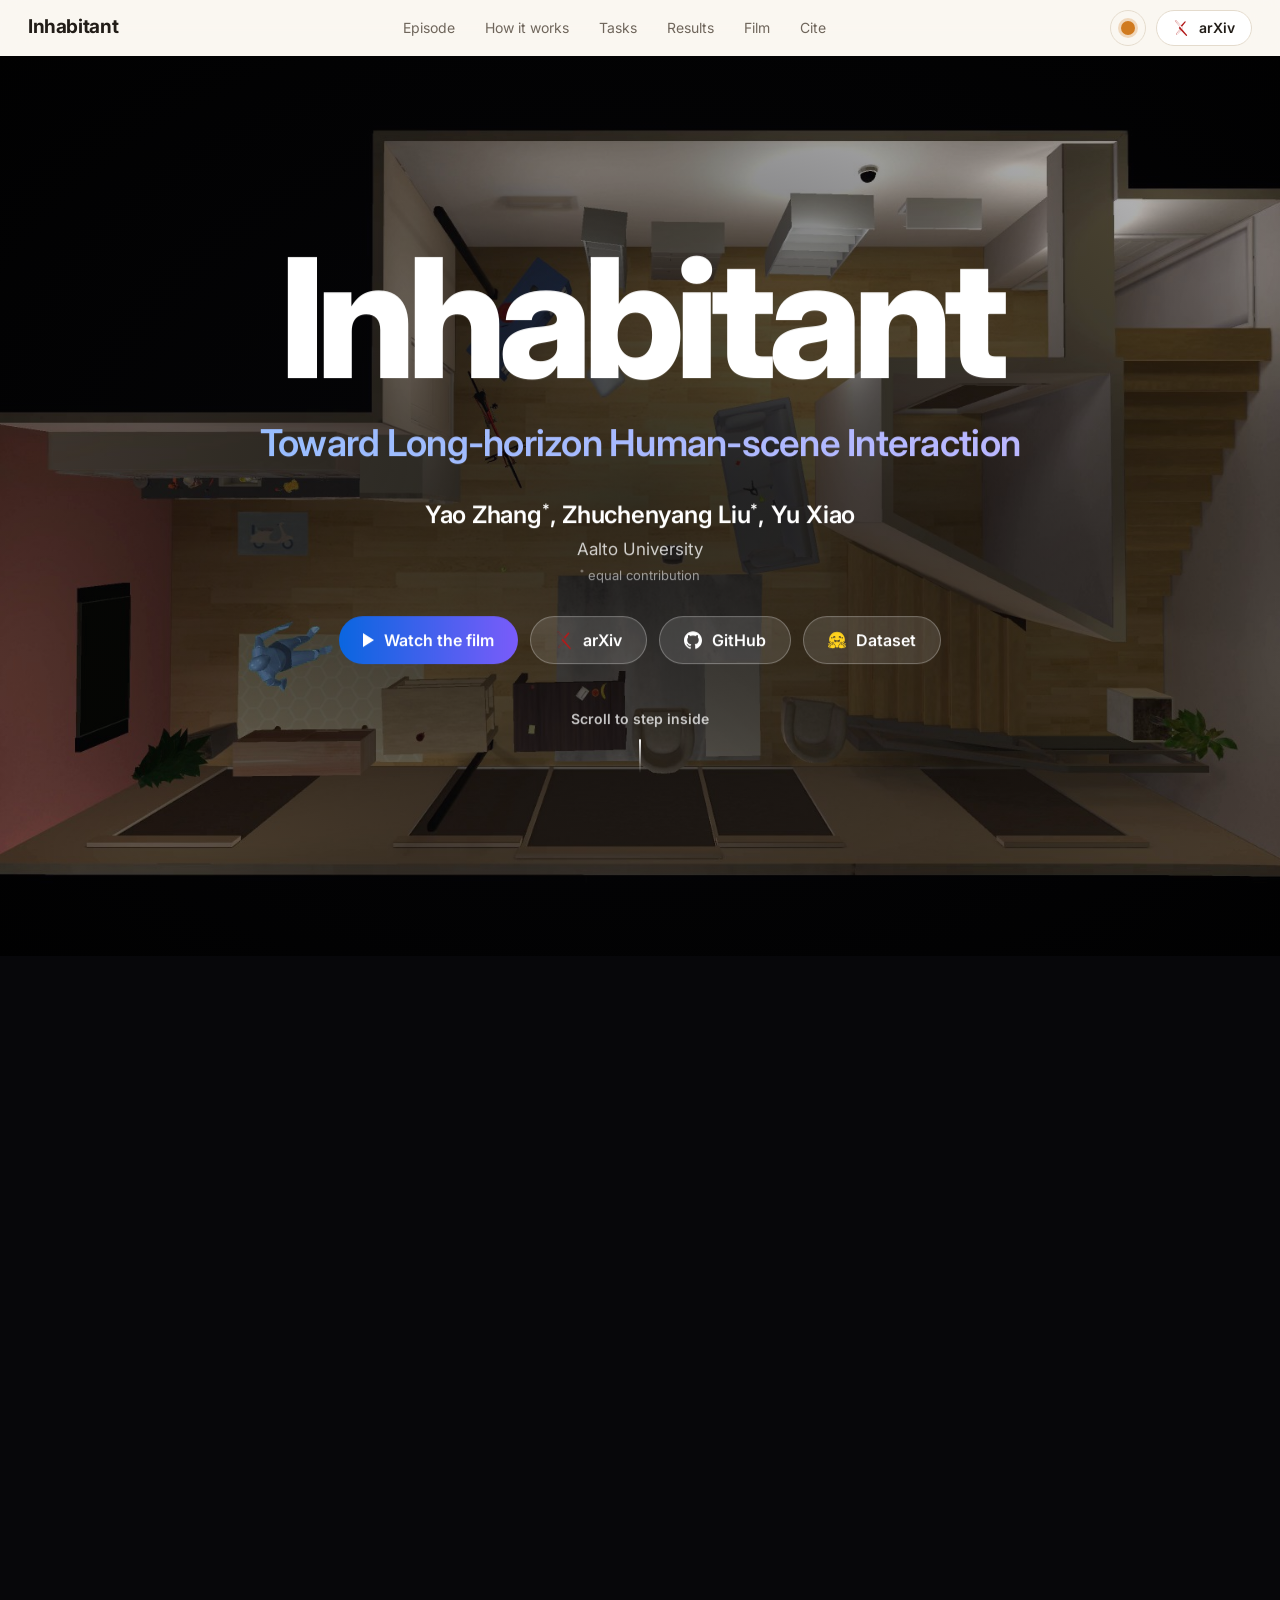
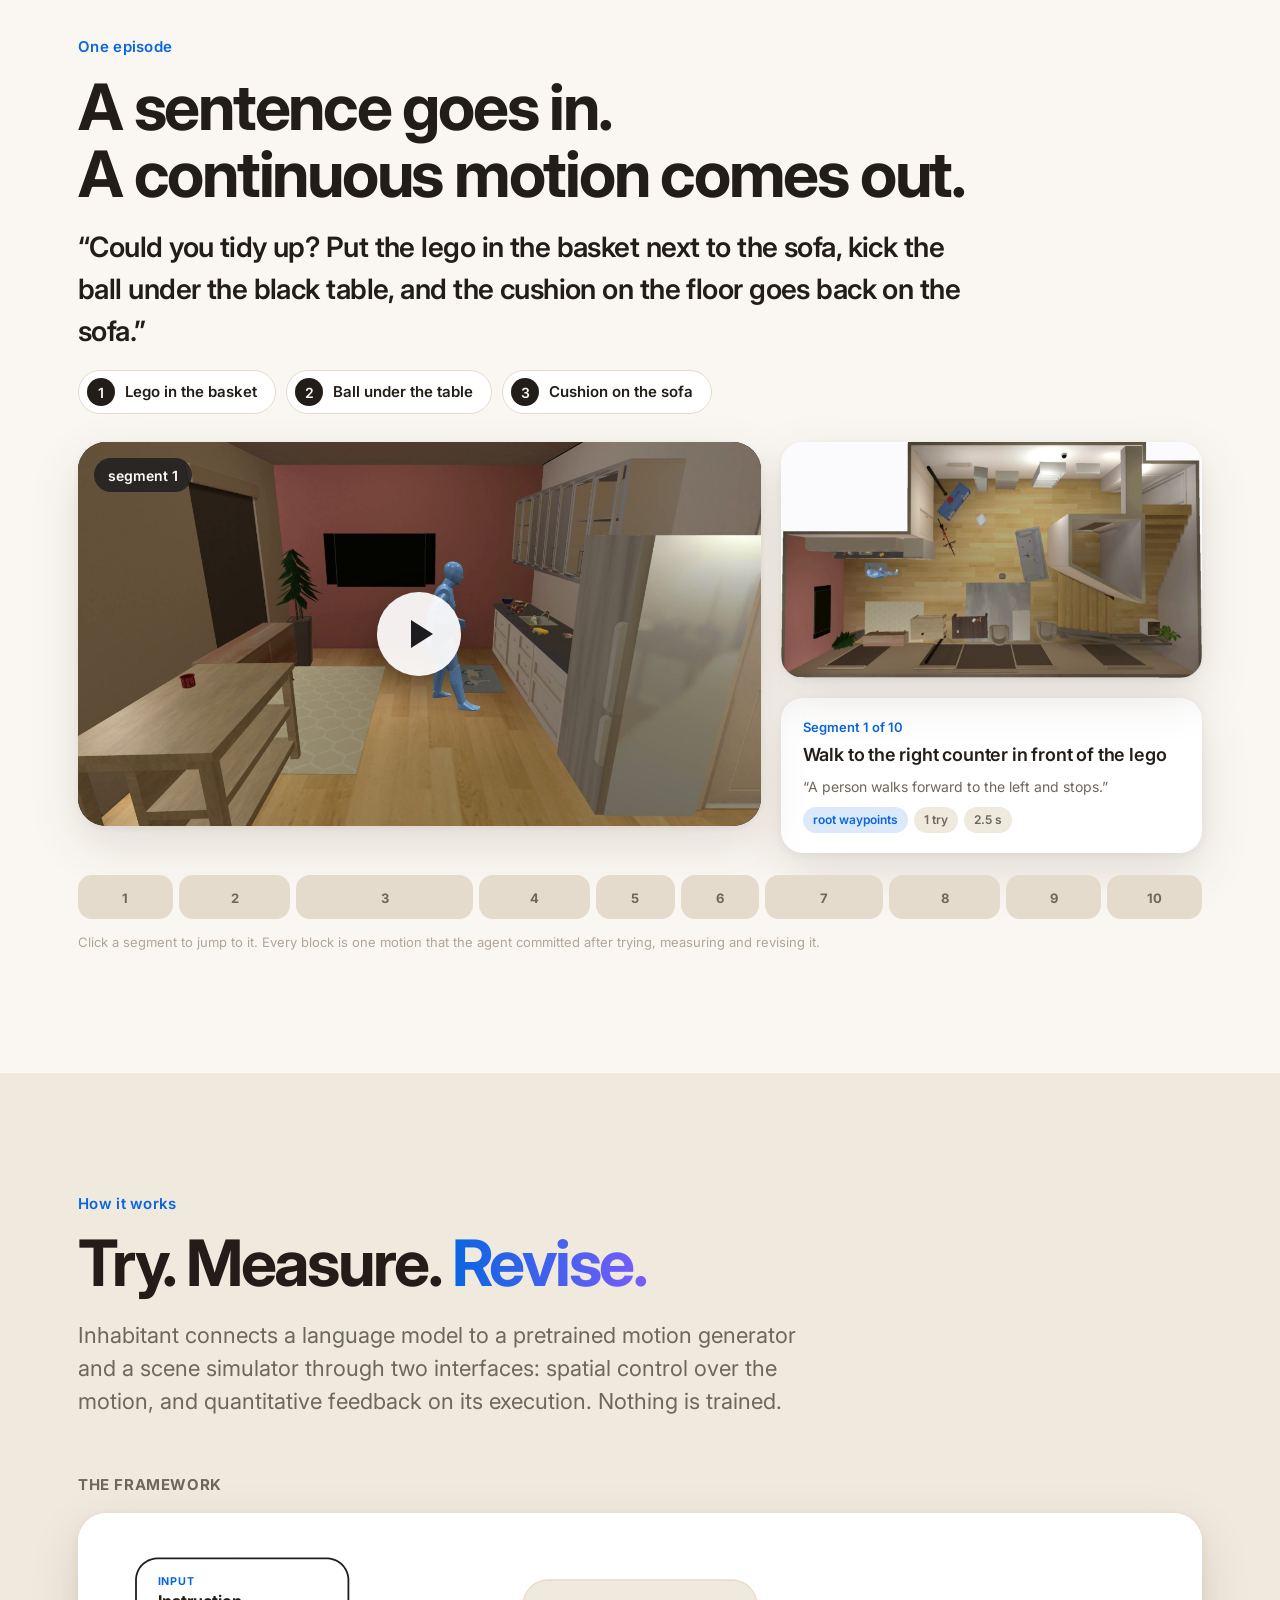
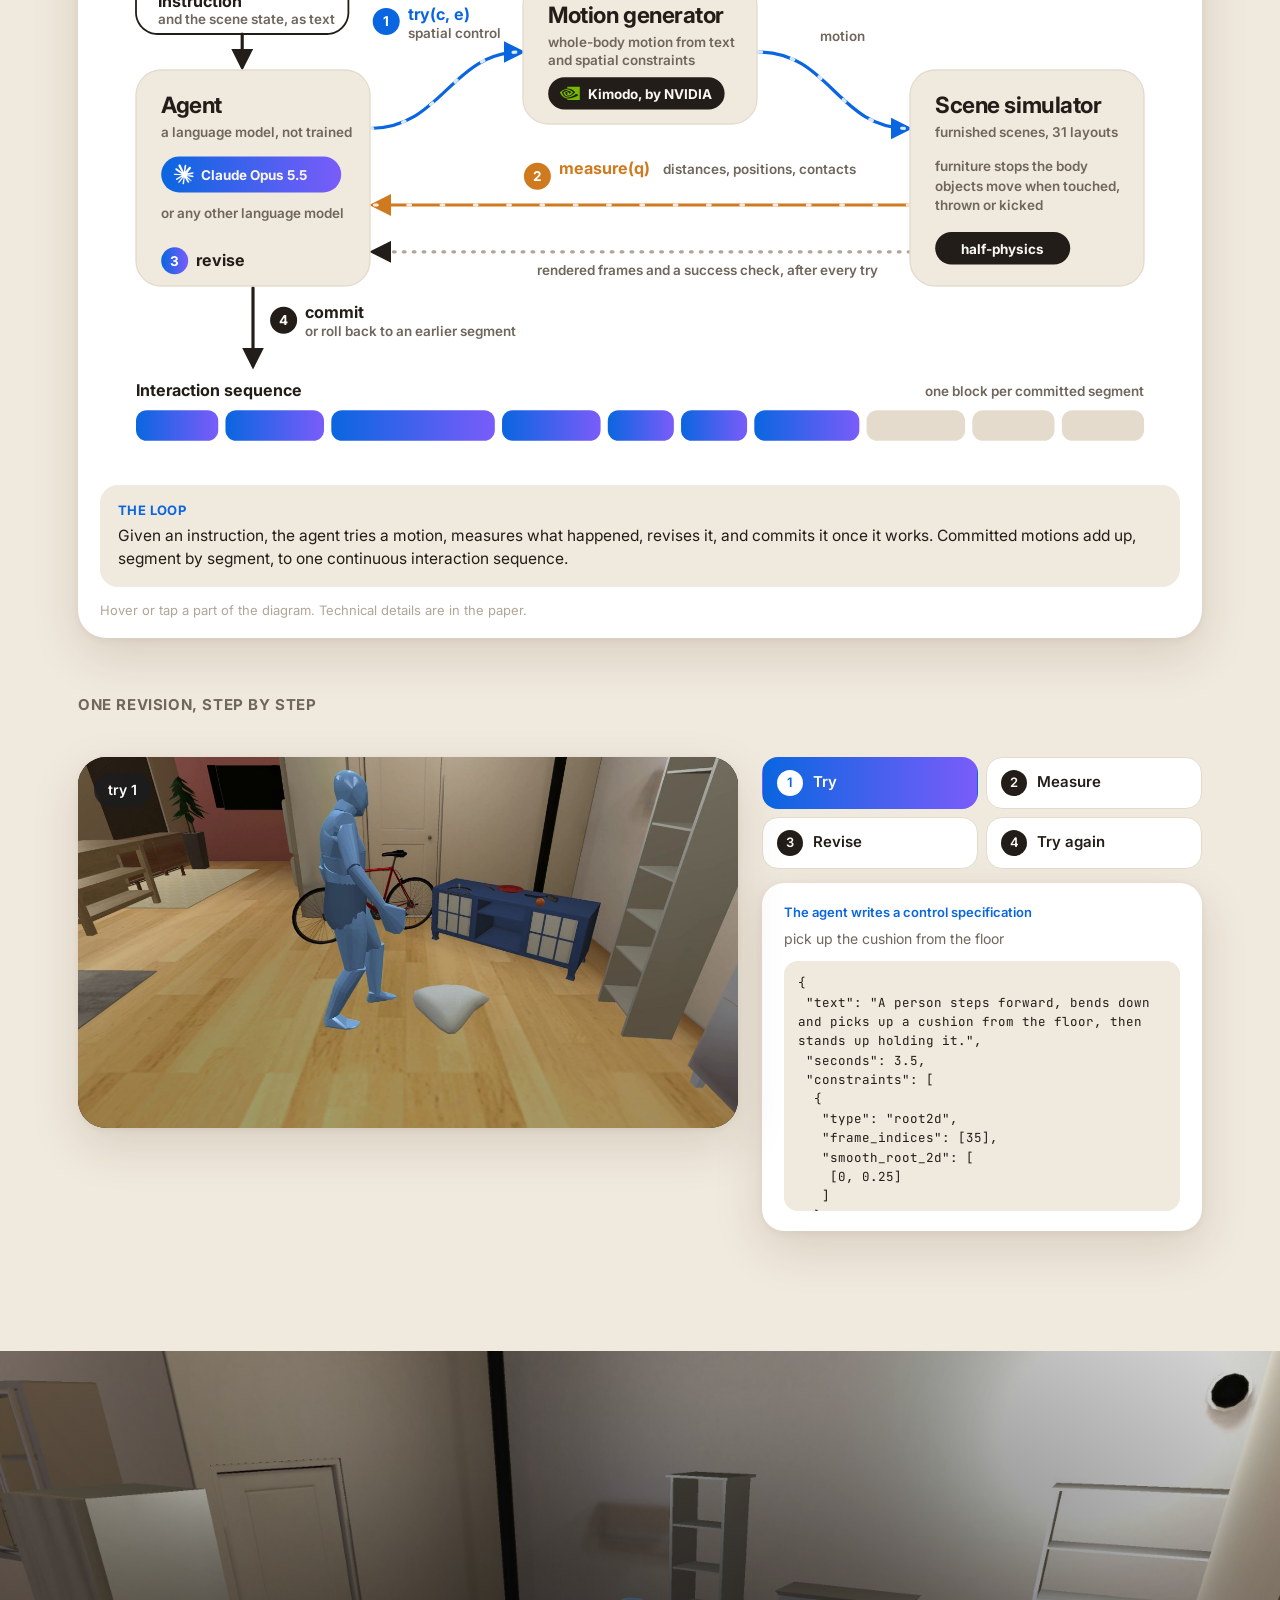
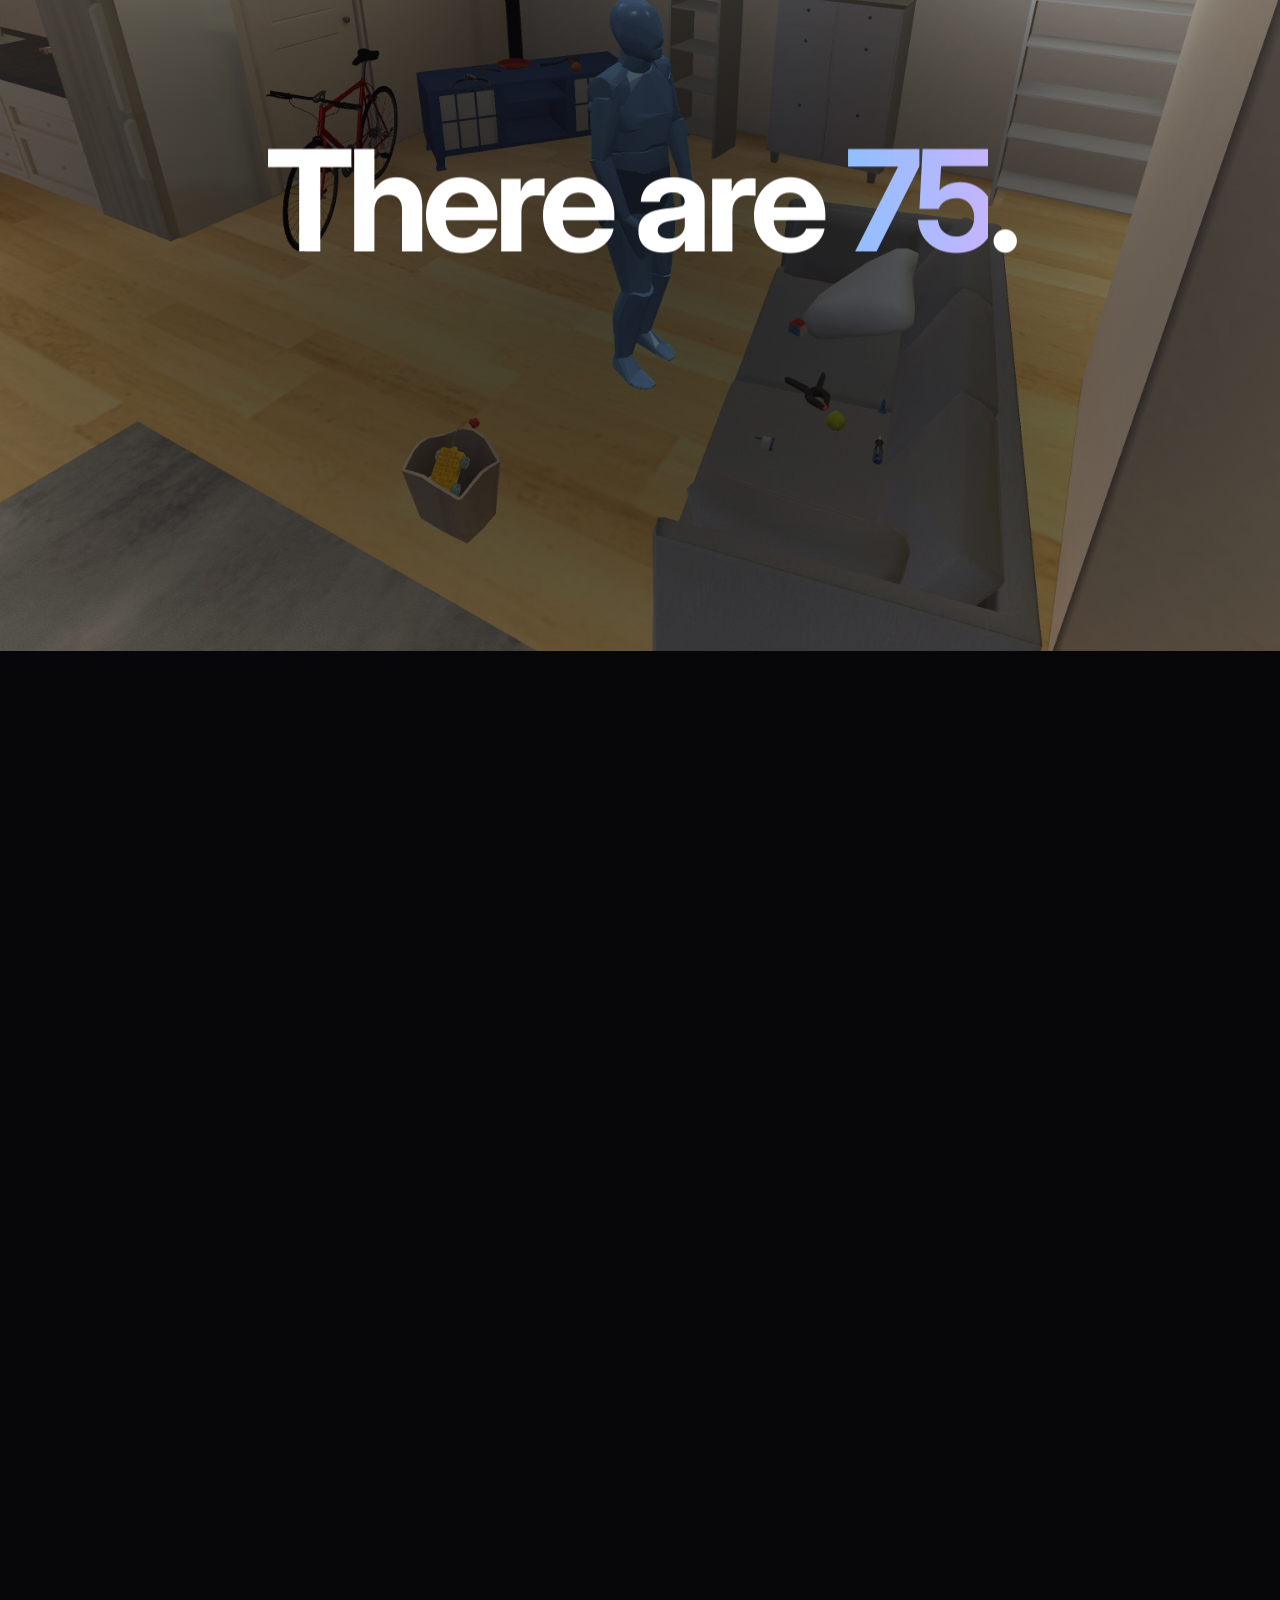
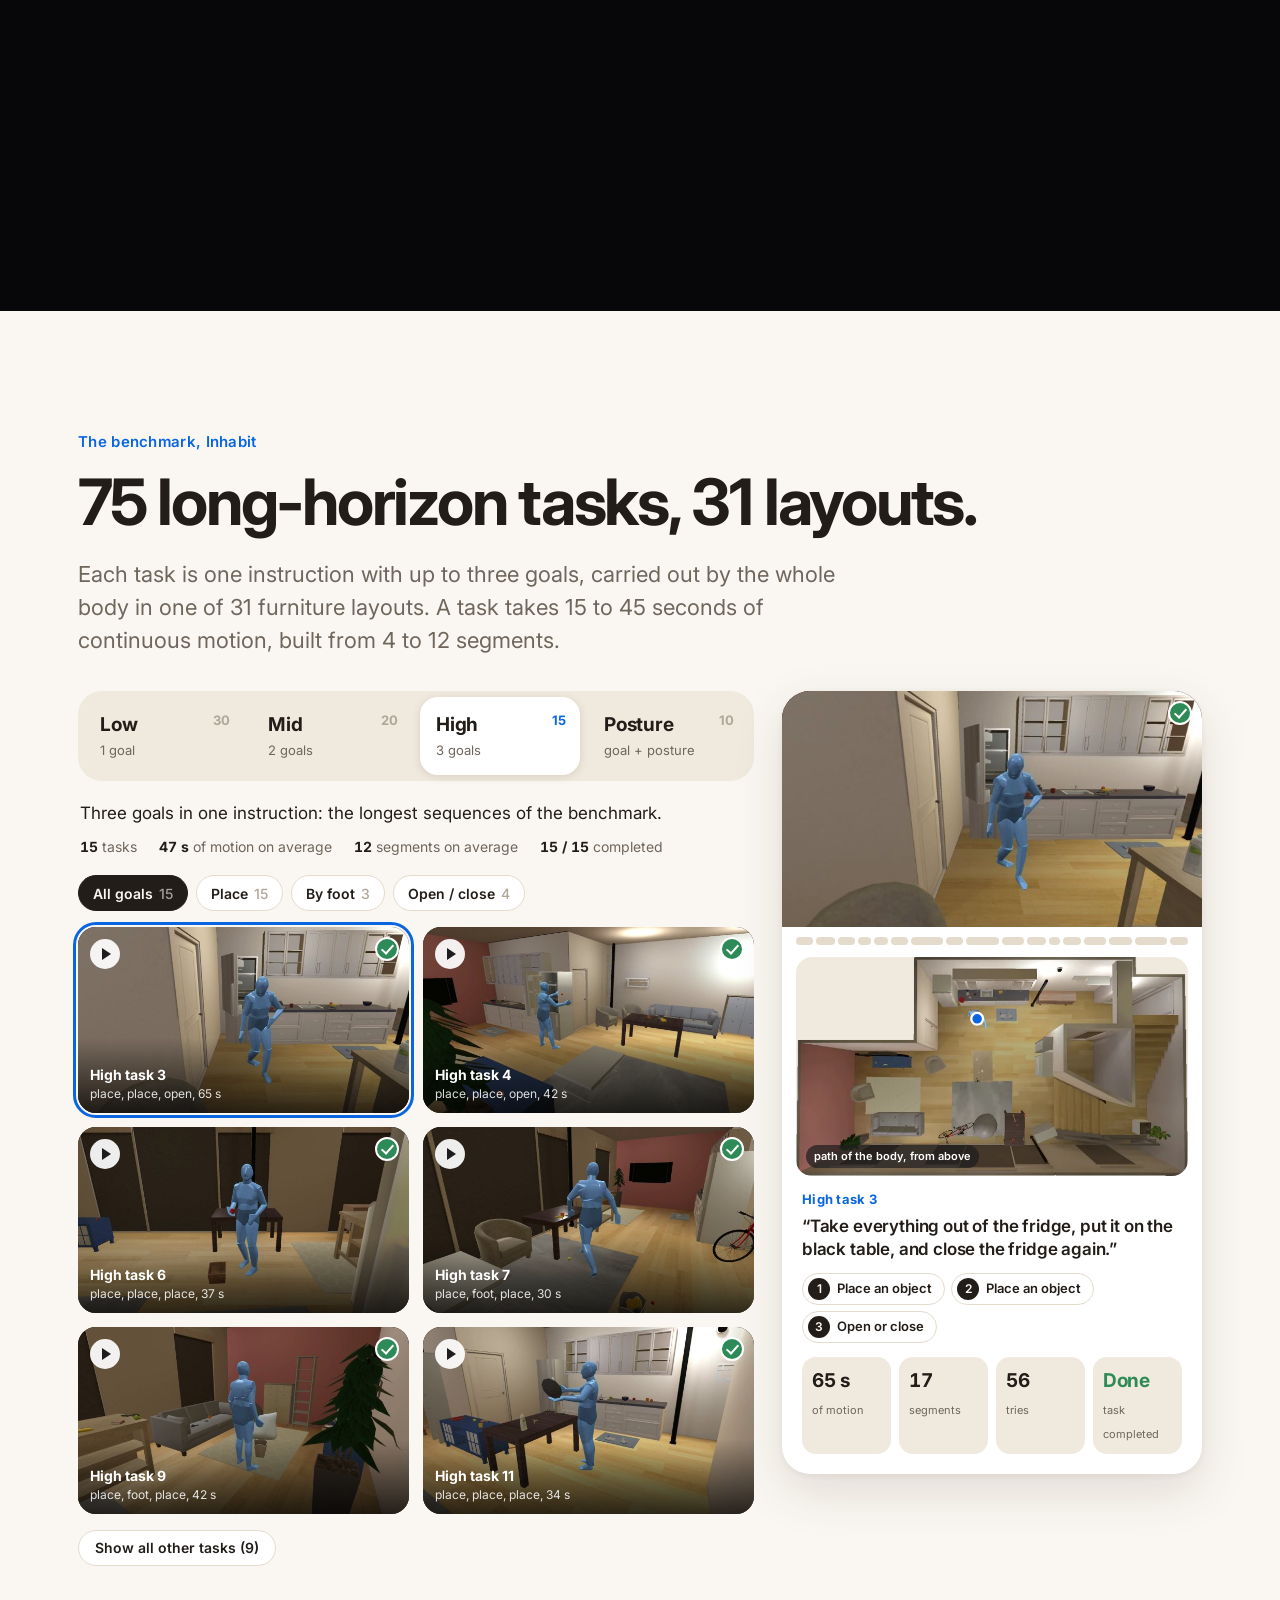
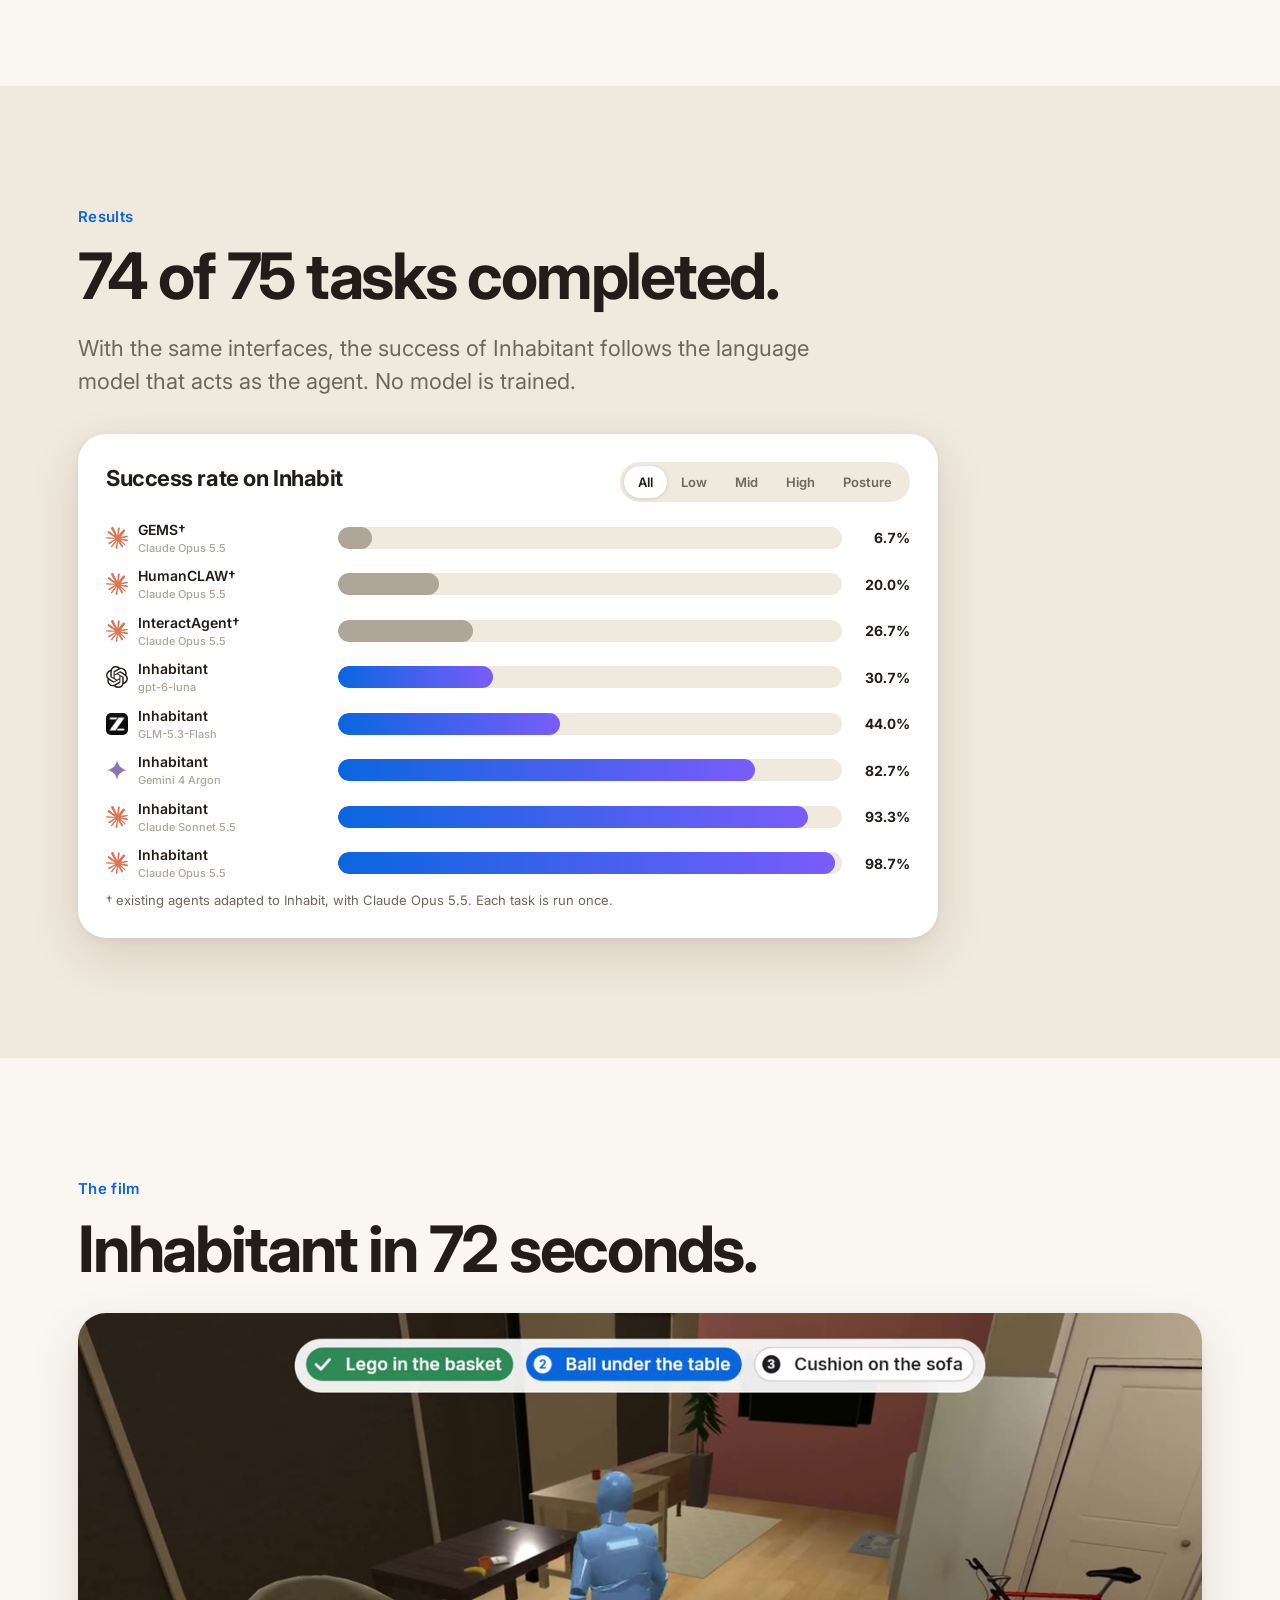
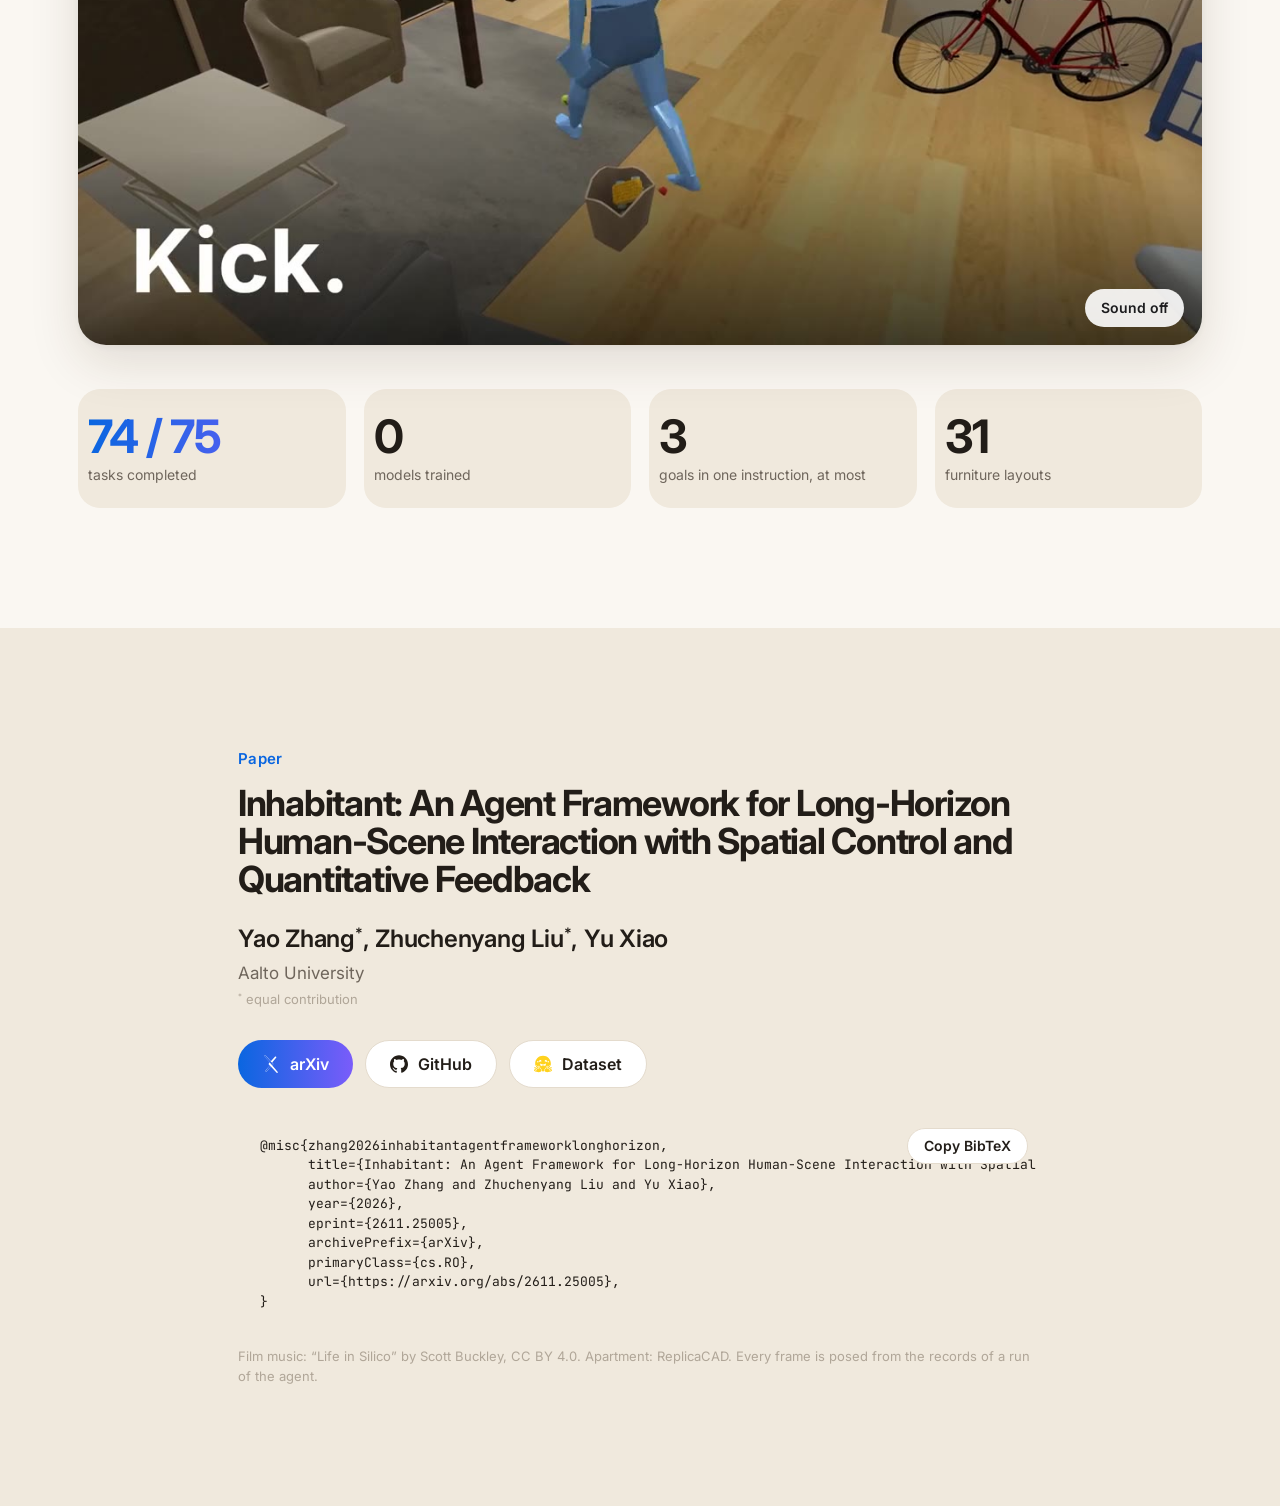
==== commit 8edaa7a9: "Opening camera move: smaller files, loaded in full before scrubbing; task panel starts when its sect" ====
--- a/index.html
+++ b/index.html
@@ -135,7 +135,7 @@
 <!-- ================= the way out: the camera rises back above the apartment ================= -->
 <section class="fly short" id="flyOut">
   <div class="fly-stage">
-    <video id="flyOutV" src="media/fly_out.mp4" poster="media/fly_out.jpg" muted playsinline preload="auto"></video>
+    <video id="flyOutV" src="media/fly_out.mp4" poster="media/fly_out.jpg" muted playsinline preload="metadata"></video>
     <div class="fly-shade"></div>
     <div class="fly-copy low" data-from="0" data-to="0.45"><p class="kicker">That was one task</p><p class="say">Three goals, 29 seconds of motion, 10 segments.</p></div>
     <div class="fly-copy center" data-from="0.6" data-to="1.01"><h2 class="huge">There are <span class="grad">75</span>.</h2></div>
--- a/style.css
+++ b/style.css
@@ -192,3 +192,11 @@
 .bars .row{grid-template-columns:220px 1fr 56px}@media (max-width:900px){.bars .row{grid-template-columns:150px 1fr 48px}}
 .authors{display:flex;flex-direction:column;gap:4px;font-size:17px}.authors b{font-weight:600;font-size:clamp(18px,1.9vw,24px);letter-spacing:-.01em;color:var(--ink)}.authors span{color:var(--sub)}.authors small{font-size:13px;color:var(--mute)}
 .fly .authors{align-items:center;margin-top:26px}.fly .authors b{color:#fff}.fly .authors span{color:rgba(255,255,255,.78)}.fly .authors small{color:rgba(255,255,255,.55)}.authors sup{font-size:.6em}
+
+/* task panel: the path from above; tiles without footage show the floor plan */
+.tp-map{position:relative;margin:12px 14px 0;border-radius:16px;background:var(--bg2);overflow:hidden}.tp-map img{display:block;width:100%;height:100%}
+.tp-map svg{position:absolute;inset:0;width:100%;height:100%}.tp-map .h{fill:none;stroke:#fff;stroke-width:12;stroke-linecap:round;stroke-linejoin:round;opacity:.95}
+.tp-map .l{fill:none;stroke:var(--acc);stroke-width:6;stroke-linecap:round;stroke-linejoin:round}.tp-map .d{fill:var(--acc);stroke:#fff;stroke-width:6}.tp-map .s{fill:#fff;stroke:var(--ink);stroke-width:5}
+.tp-cap{position:absolute;left:10px;bottom:8px;font-size:11px;font-weight:600;padding:3px 8px;border-radius:999px;background:rgba(29,29,31,.7);color:#fff}
+.tile.plan{background:var(--bg2)}.tile.plan img{object-fit:contain;padding:8px 8px 30px}
+.tile .pl{position:absolute;left:12px;top:12px;width:30px;height:30px;border-radius:50%;background:rgba(255,255,255,.92);color:#1d1d1f;display:grid;place-items:center}.tile .pl .tri{border-left-width:9px;border-top-width:6px;border-bottom-width:6px;margin-left:2px}
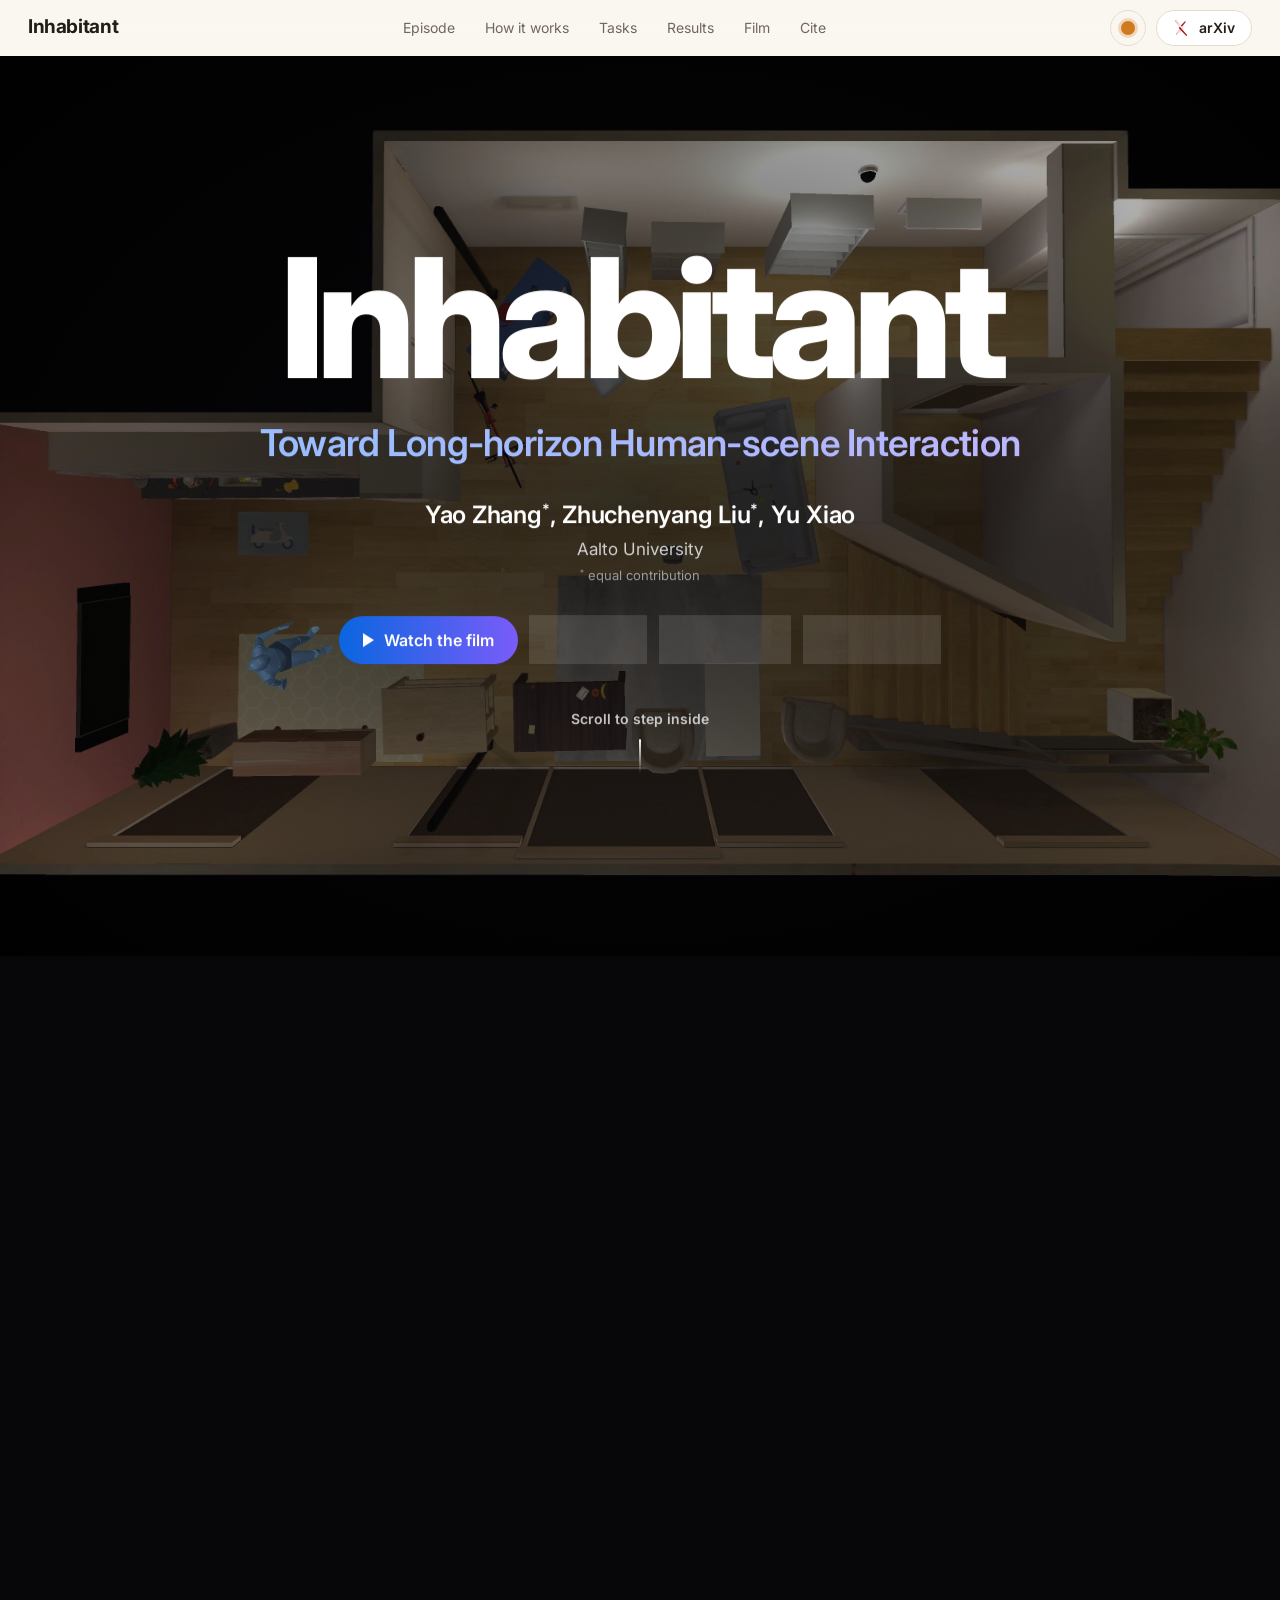
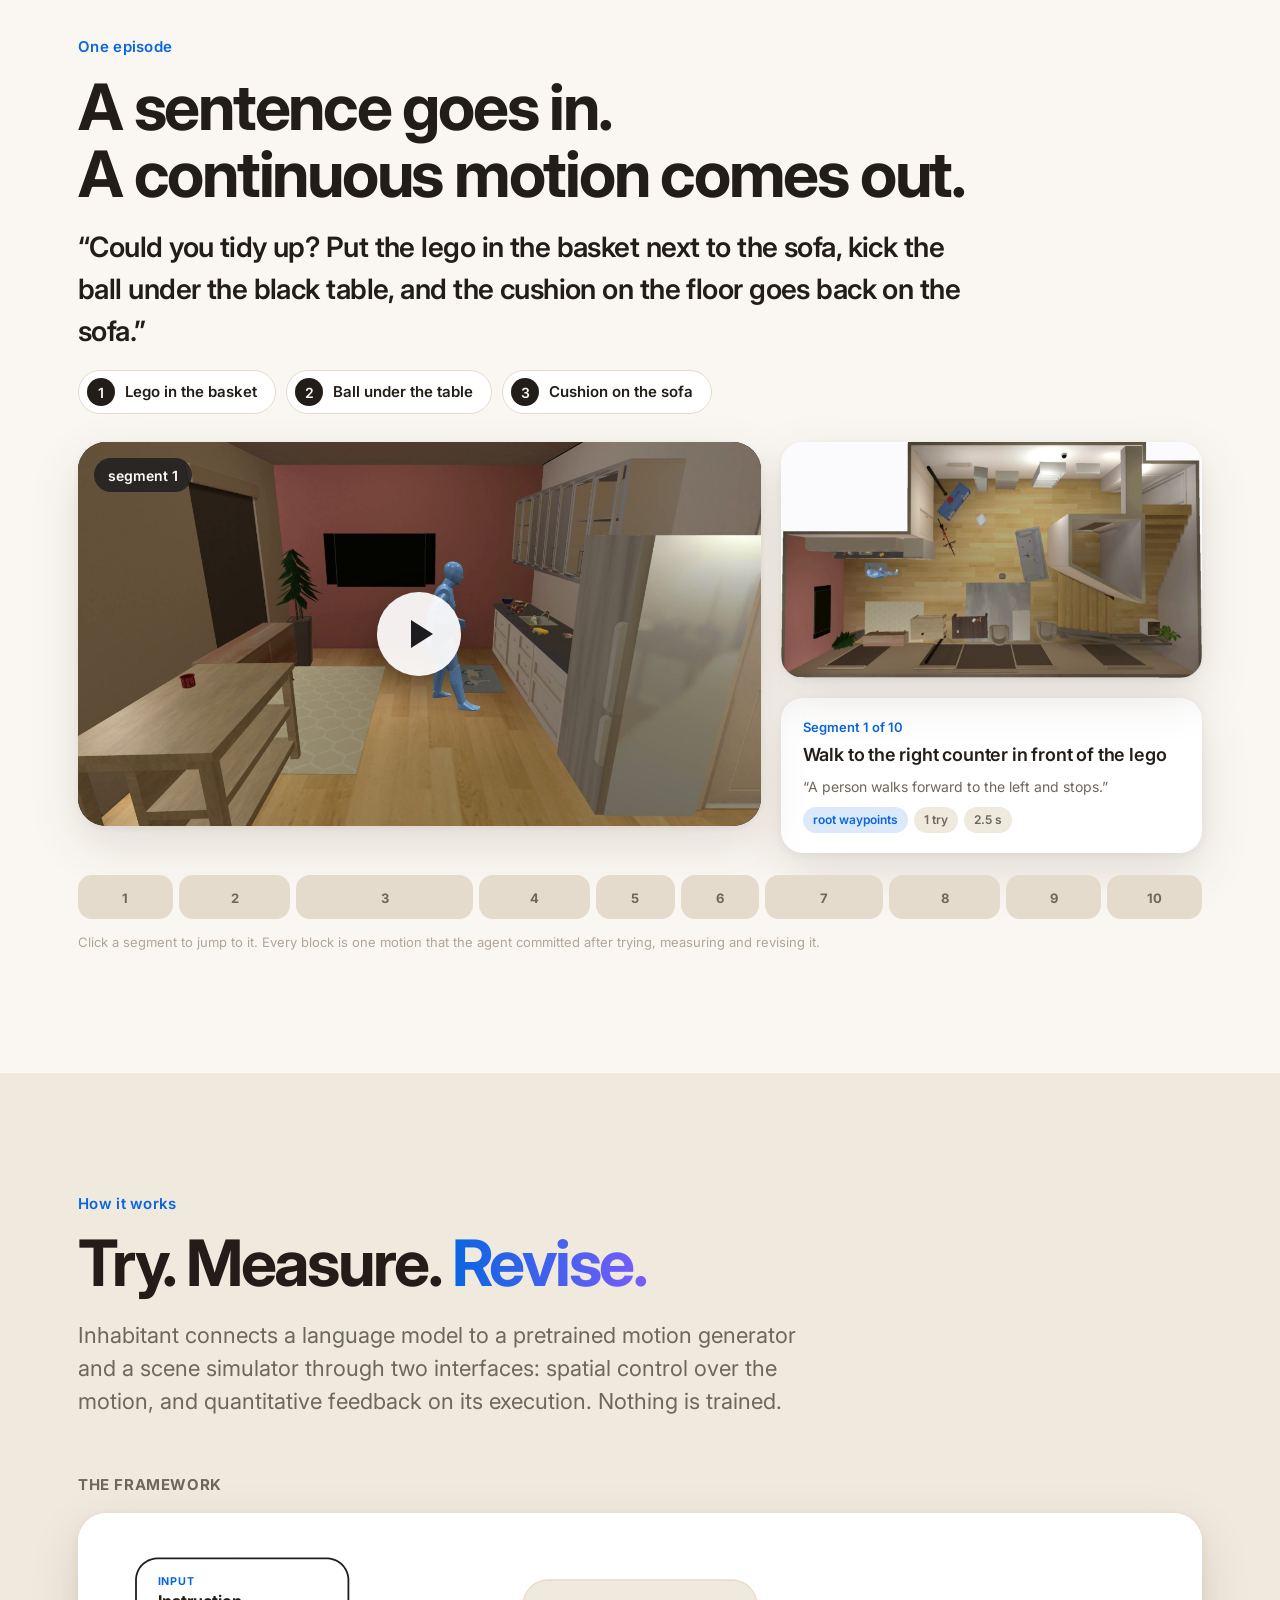
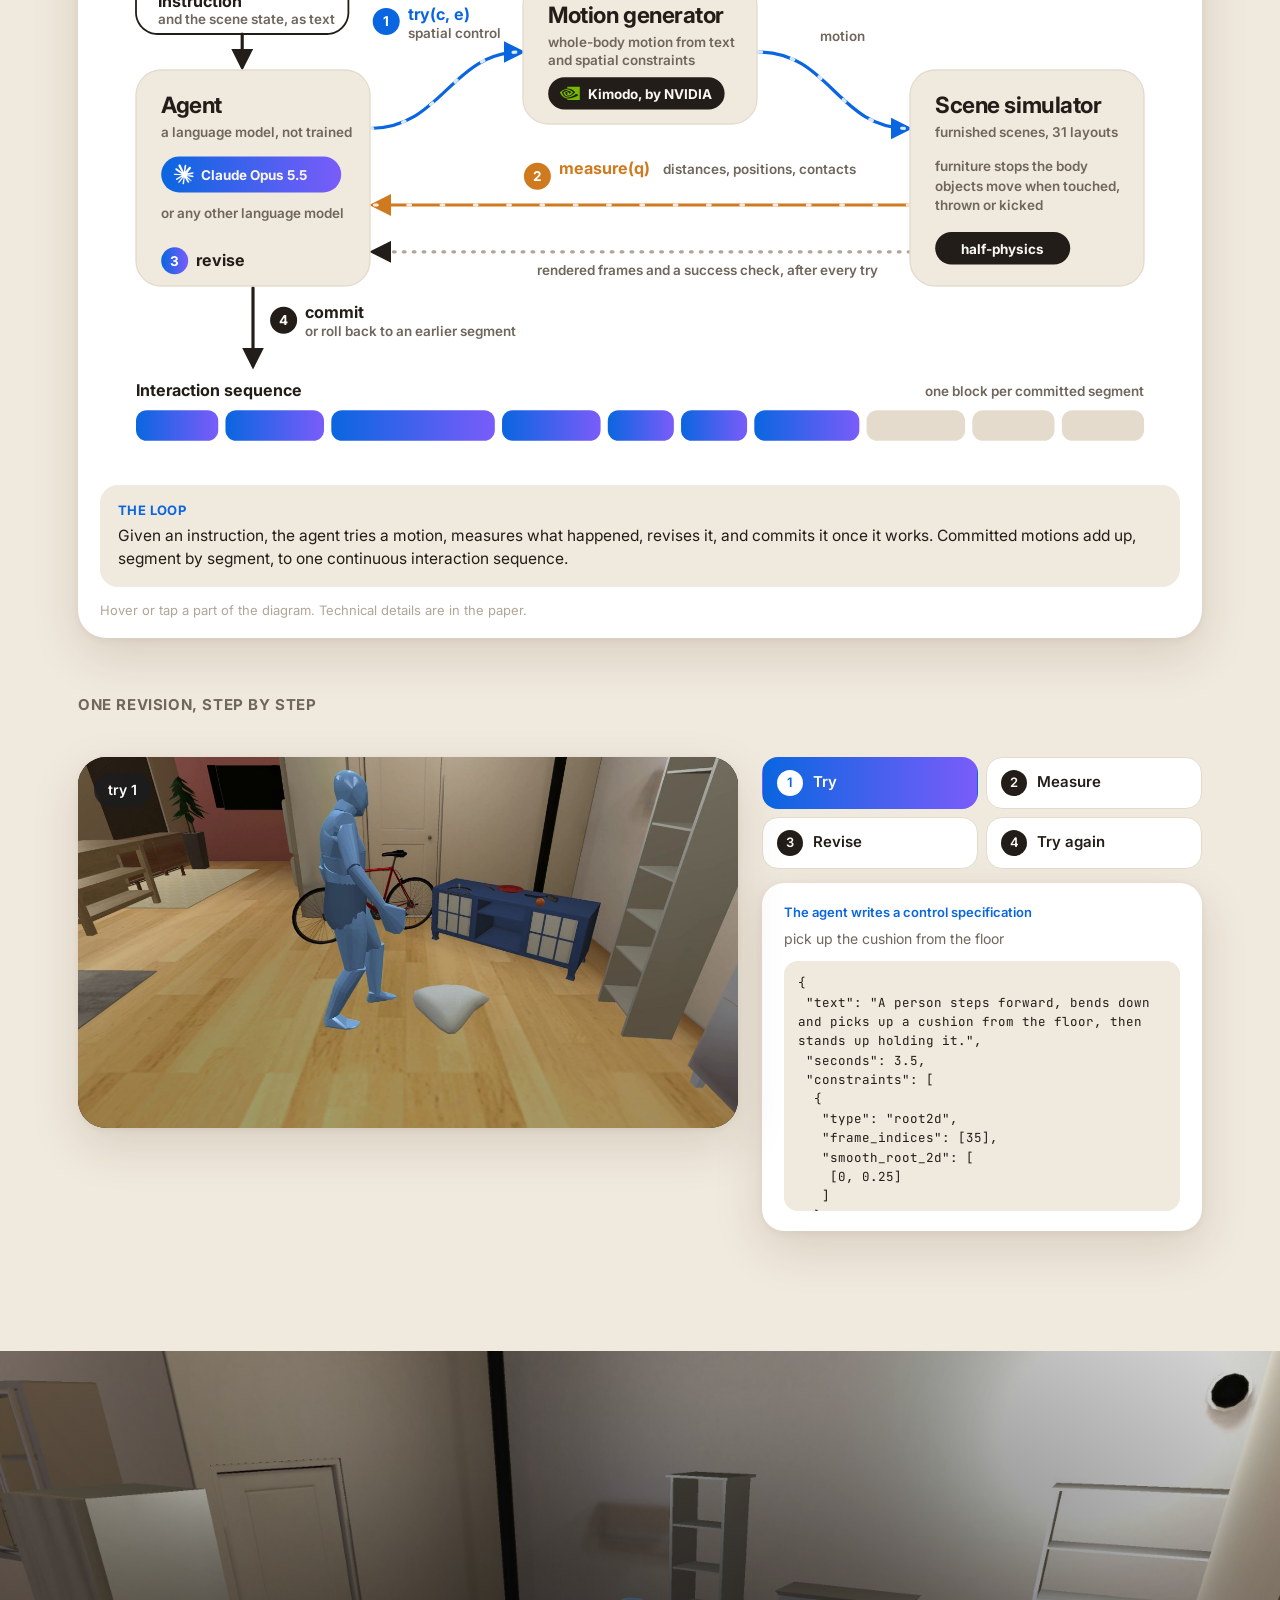
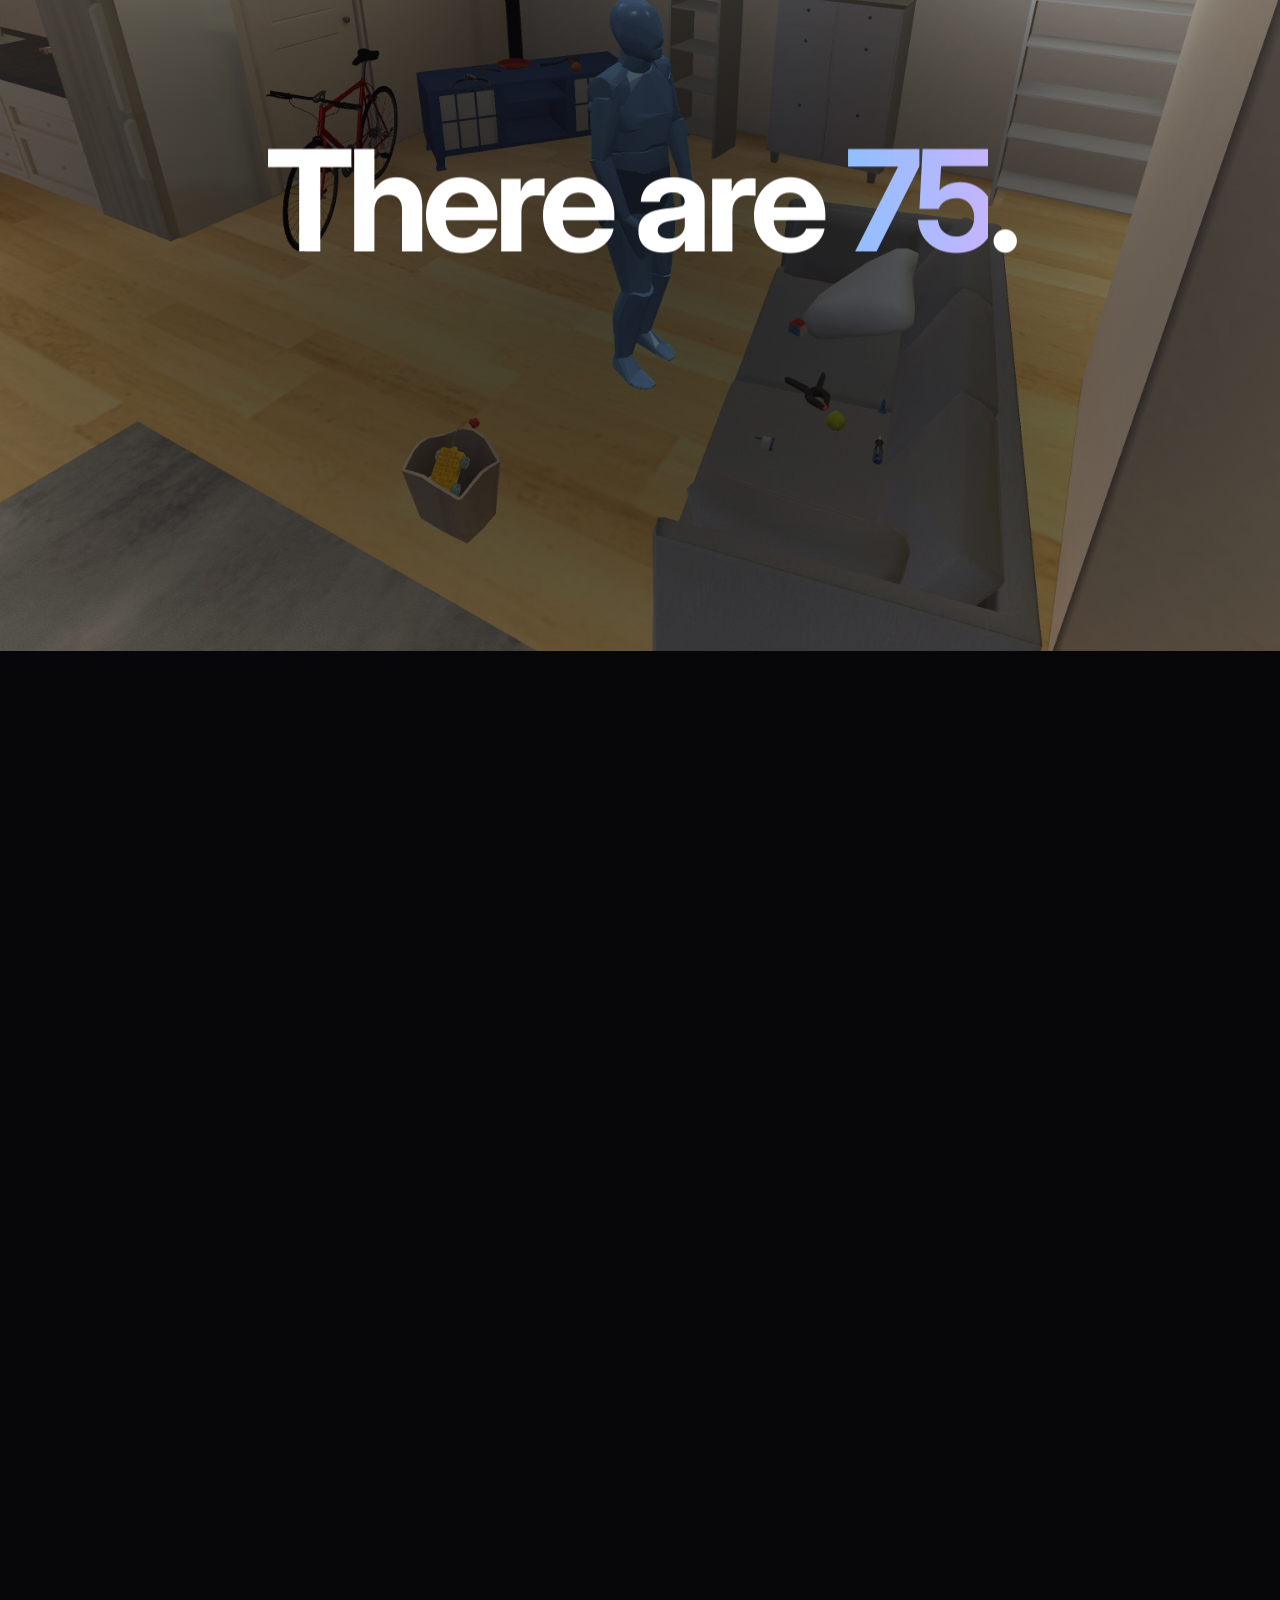
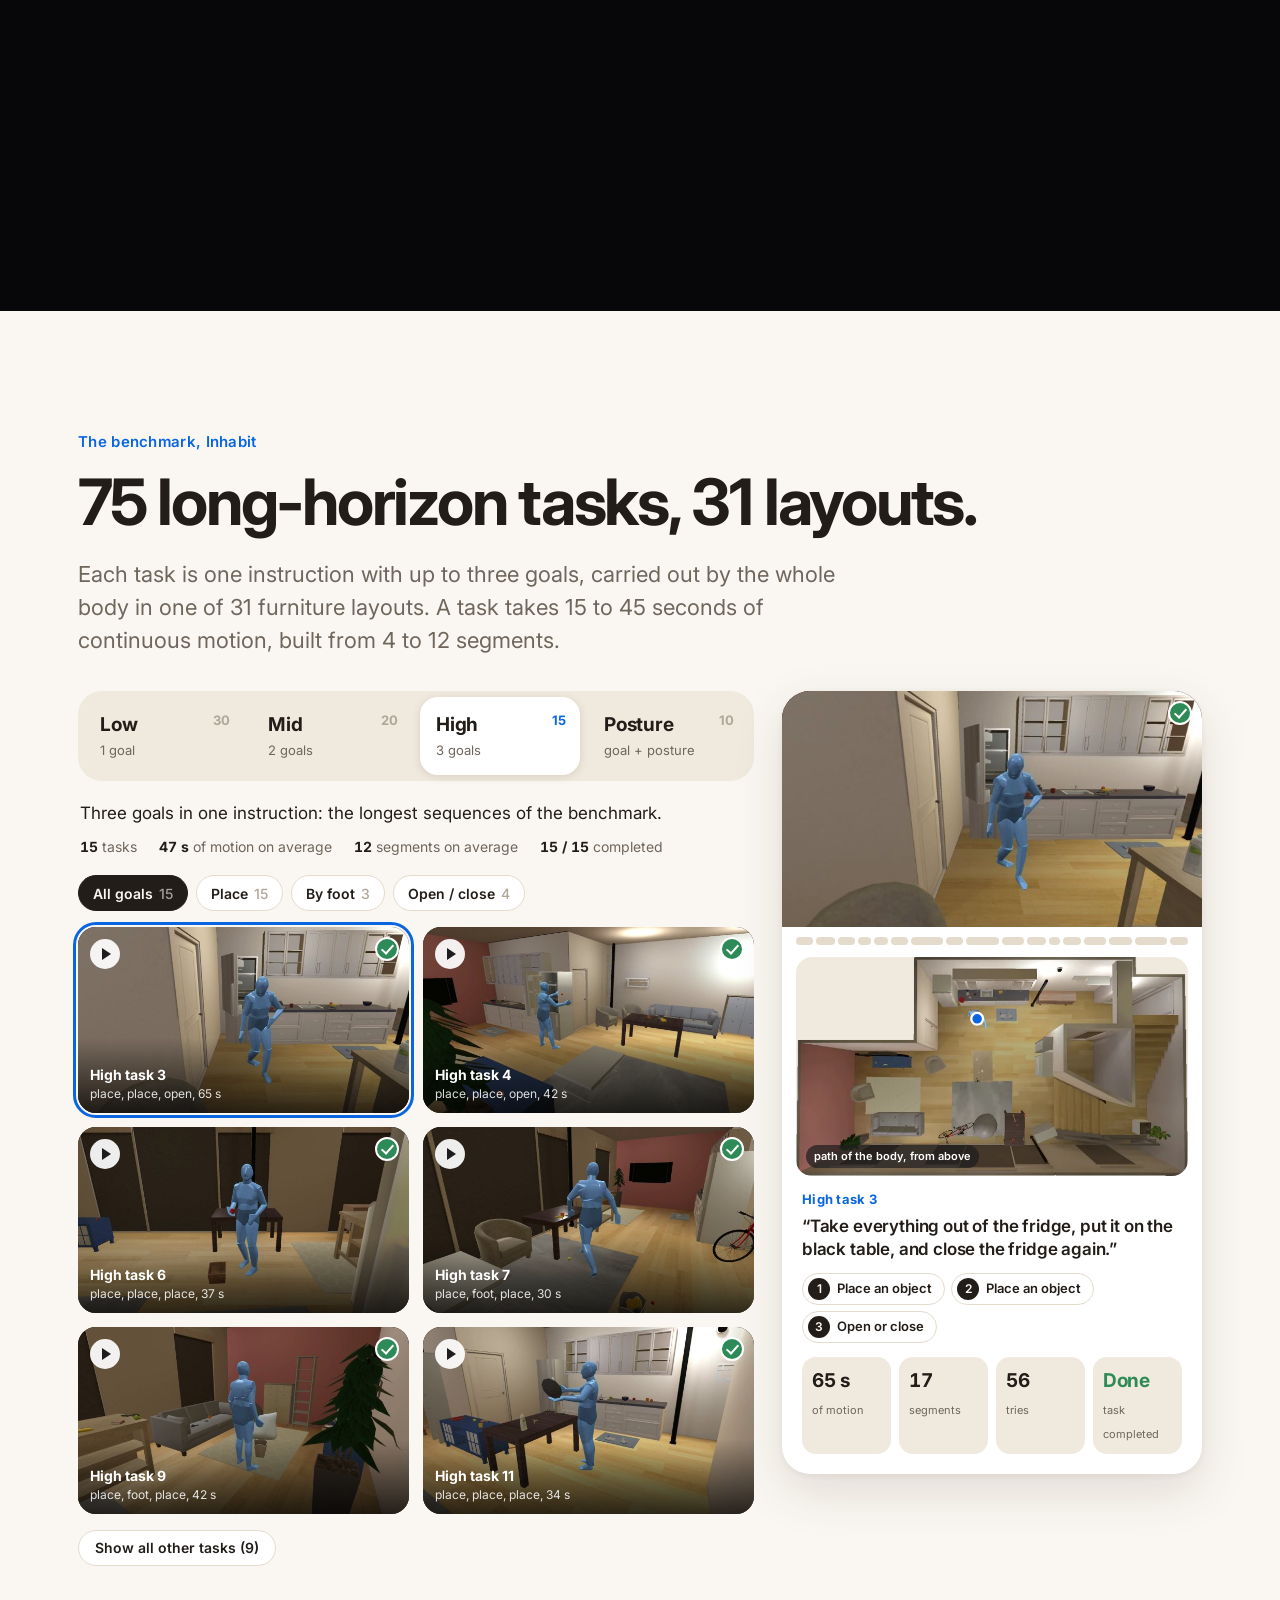
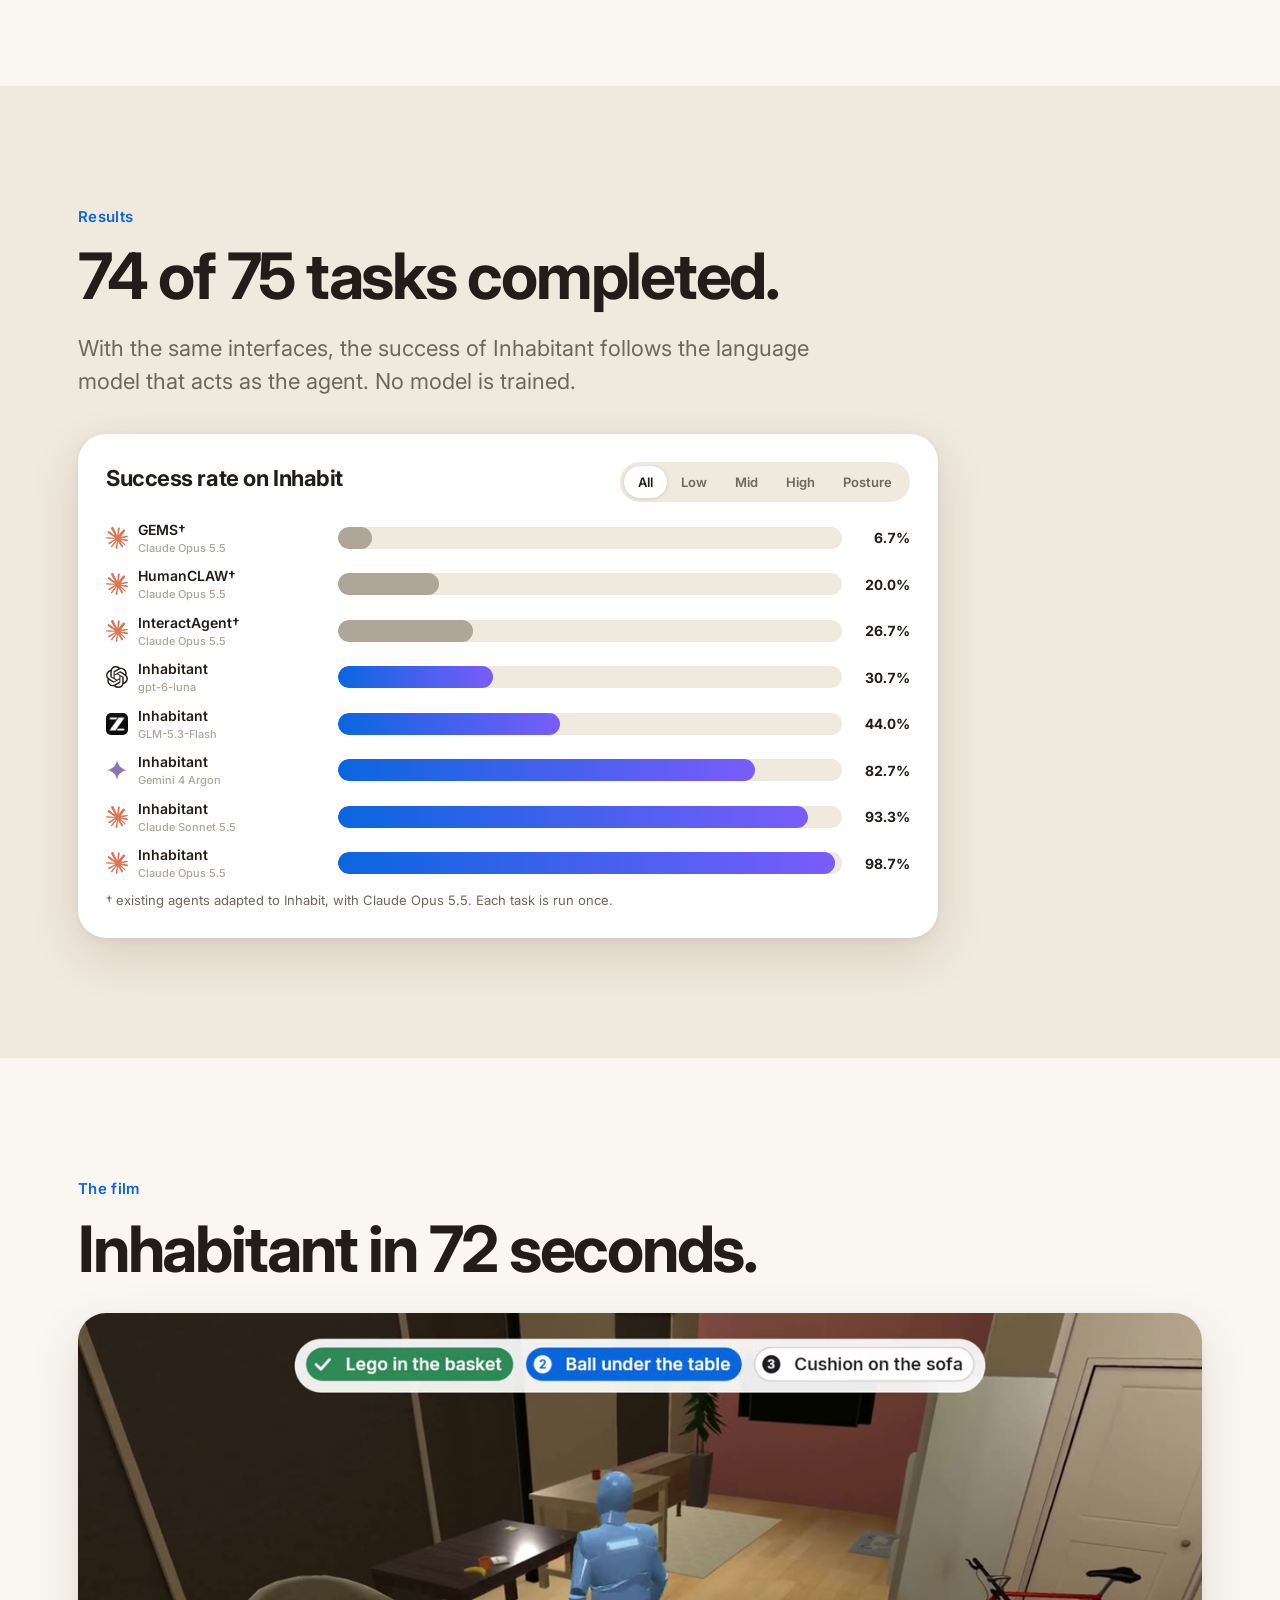
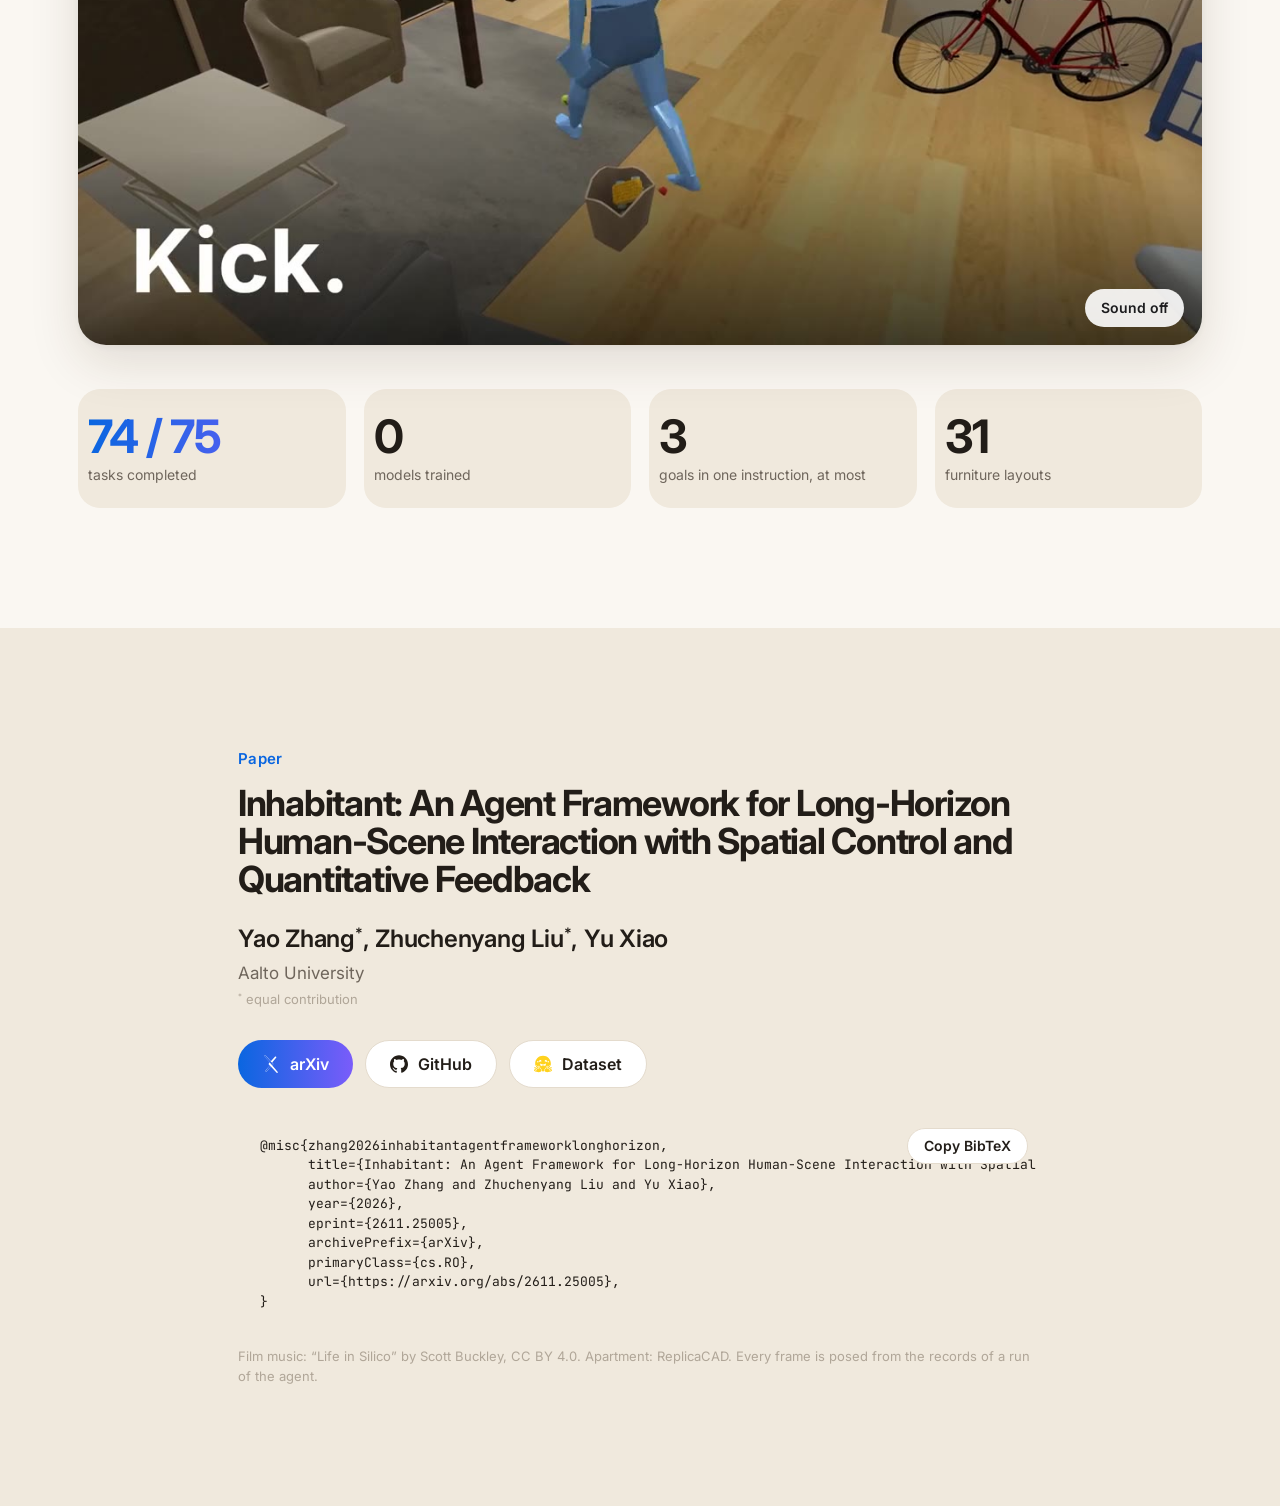
==== commit 02e40158: "Share preview: the cover image and social card tags Co-Authored-By: Claude Fable 5.2 <noreply@anthro" ====
--- a/index.html
+++ b/index.html
@@ -5,9 +5,19 @@
 <meta name="viewport" content="width=device-width,initial-scale=1,viewport-fit=cover">
 <title>Inhabitant: long-horizon human-scene interaction</title>
 <meta name="description" content="Inhabitant is a training-free agent framework for long-horizon human-scene interaction with spatial control and quantitative feedback.">
-<meta property="og:title" content="Inhabitant">
-<meta property="og:description" content="One instruction. A whole apartment. One body.">
-<meta property="og:image" content="media/teaser.jpg">
+<meta property="og:type" content="website">
+<meta property="og:url" content="https://ryenhails.github.io/Inhabitant/">
+<meta property="og:title" content="Inhabitant: Toward Long-horizon Human-scene Interaction">
+<meta property="og:description" content="An LLM agent generates whole-body motion with spatial control, measures the result in the scene, and revises. 74 of 75 long-horizon household tasks completed, without training.">
+<meta property="og:image" content="https://ryenhails.github.io/Inhabitant/media/cover.png">
+<meta property="og:image:width" content="1200">
+<meta property="og:image:height" content="630">
+<meta property="og:image:alt" content="Inhabitant: the title over a furnished apartment seen from above, with three moments of one task: grasp, kick, throw.">
+<meta name="twitter:card" content="summary_large_image">
+<meta name="twitter:title" content="Inhabitant: Toward Long-horizon Human-scene Interaction">
+<meta name="twitter:description" content="An LLM agent generates whole-body motion with spatial control, measures the result in the scene, and revises. 74 of 75 long-horizon household tasks completed, without training.">
+<meta name="twitter:image" content="https://ryenhails.github.io/Inhabitant/media/cover.png">
+<link rel="canonical" href="https://ryenhails.github.io/Inhabitant/">
 <link rel="preconnect" href="https://fonts.googleapis.com"><link rel="preconnect" href="https://fonts.gstatic.com" crossorigin>
 <link href="https://fonts.googleapis.com/css2?family=Inter:wght@400;500;600;700;800&family=JetBrains+Mono:wght@400;500&display=swap" rel="stylesheet">
 <link rel="stylesheet" href="style.css">
